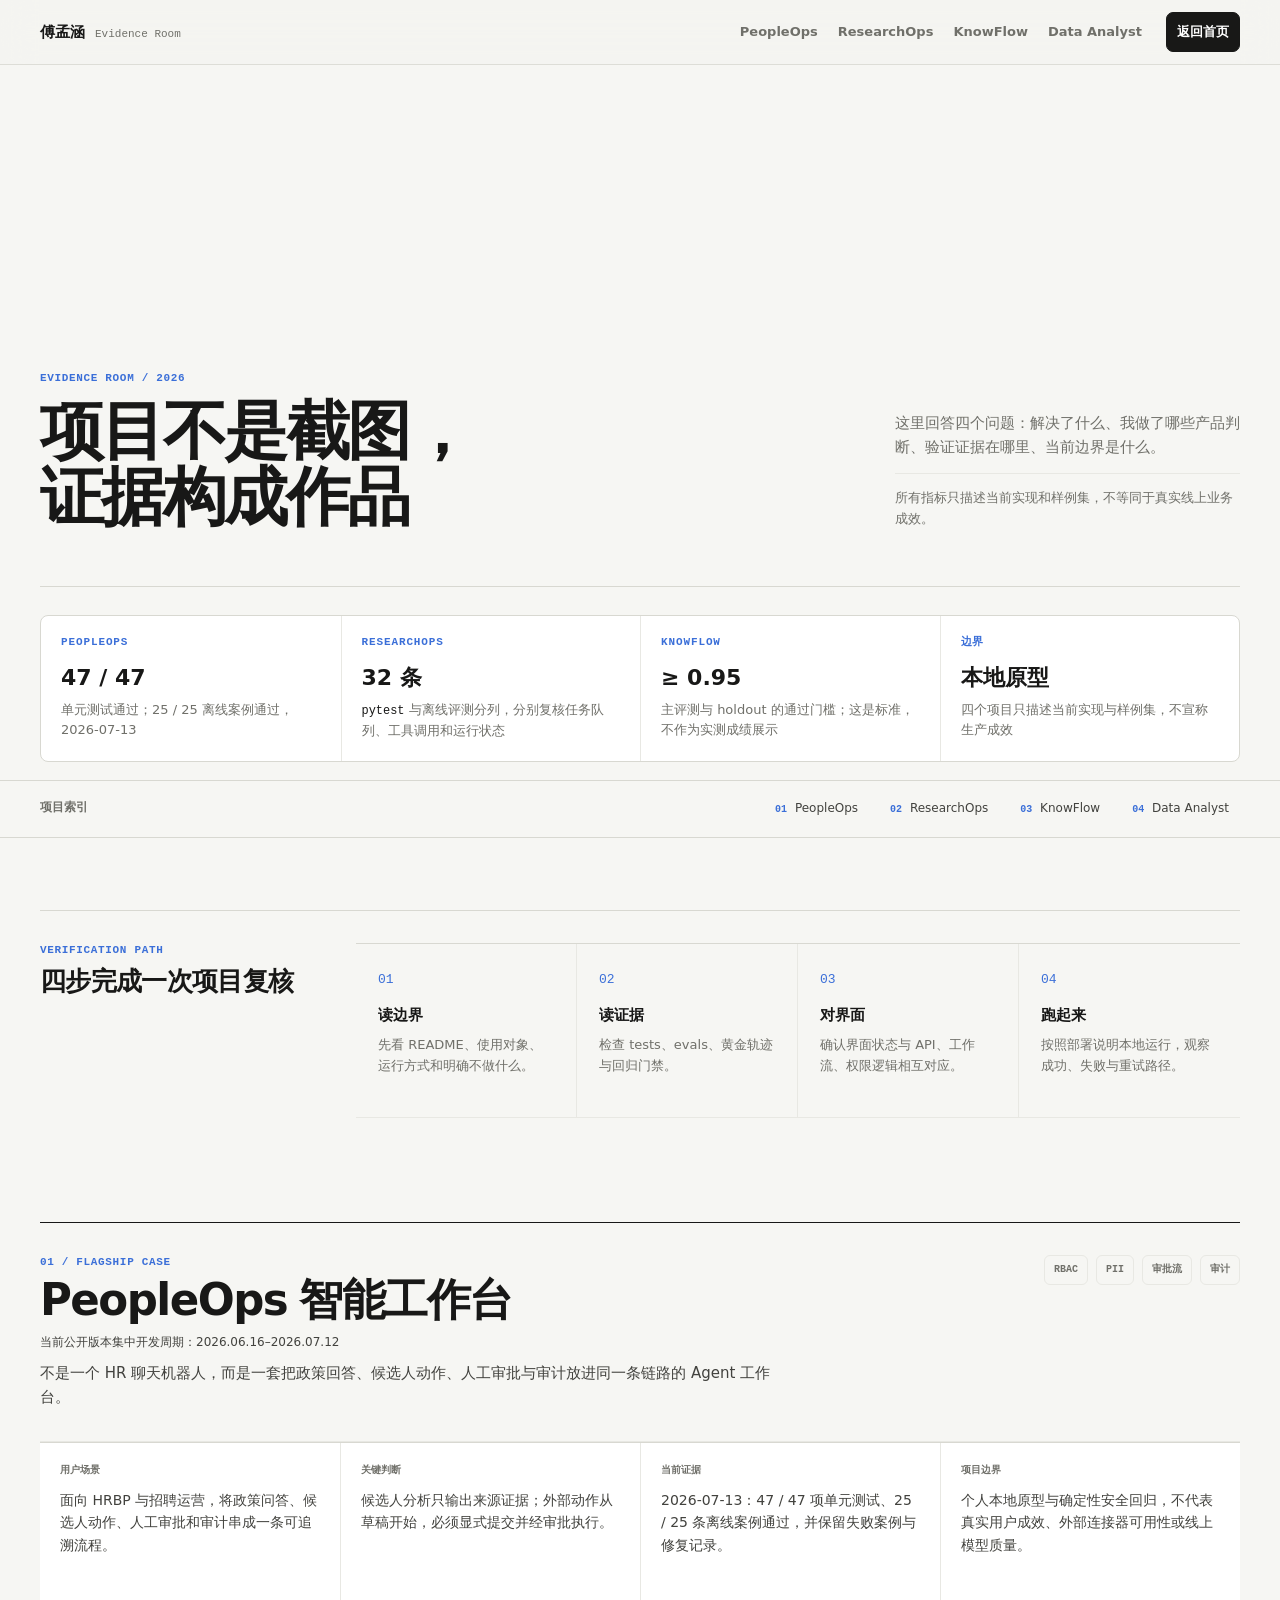
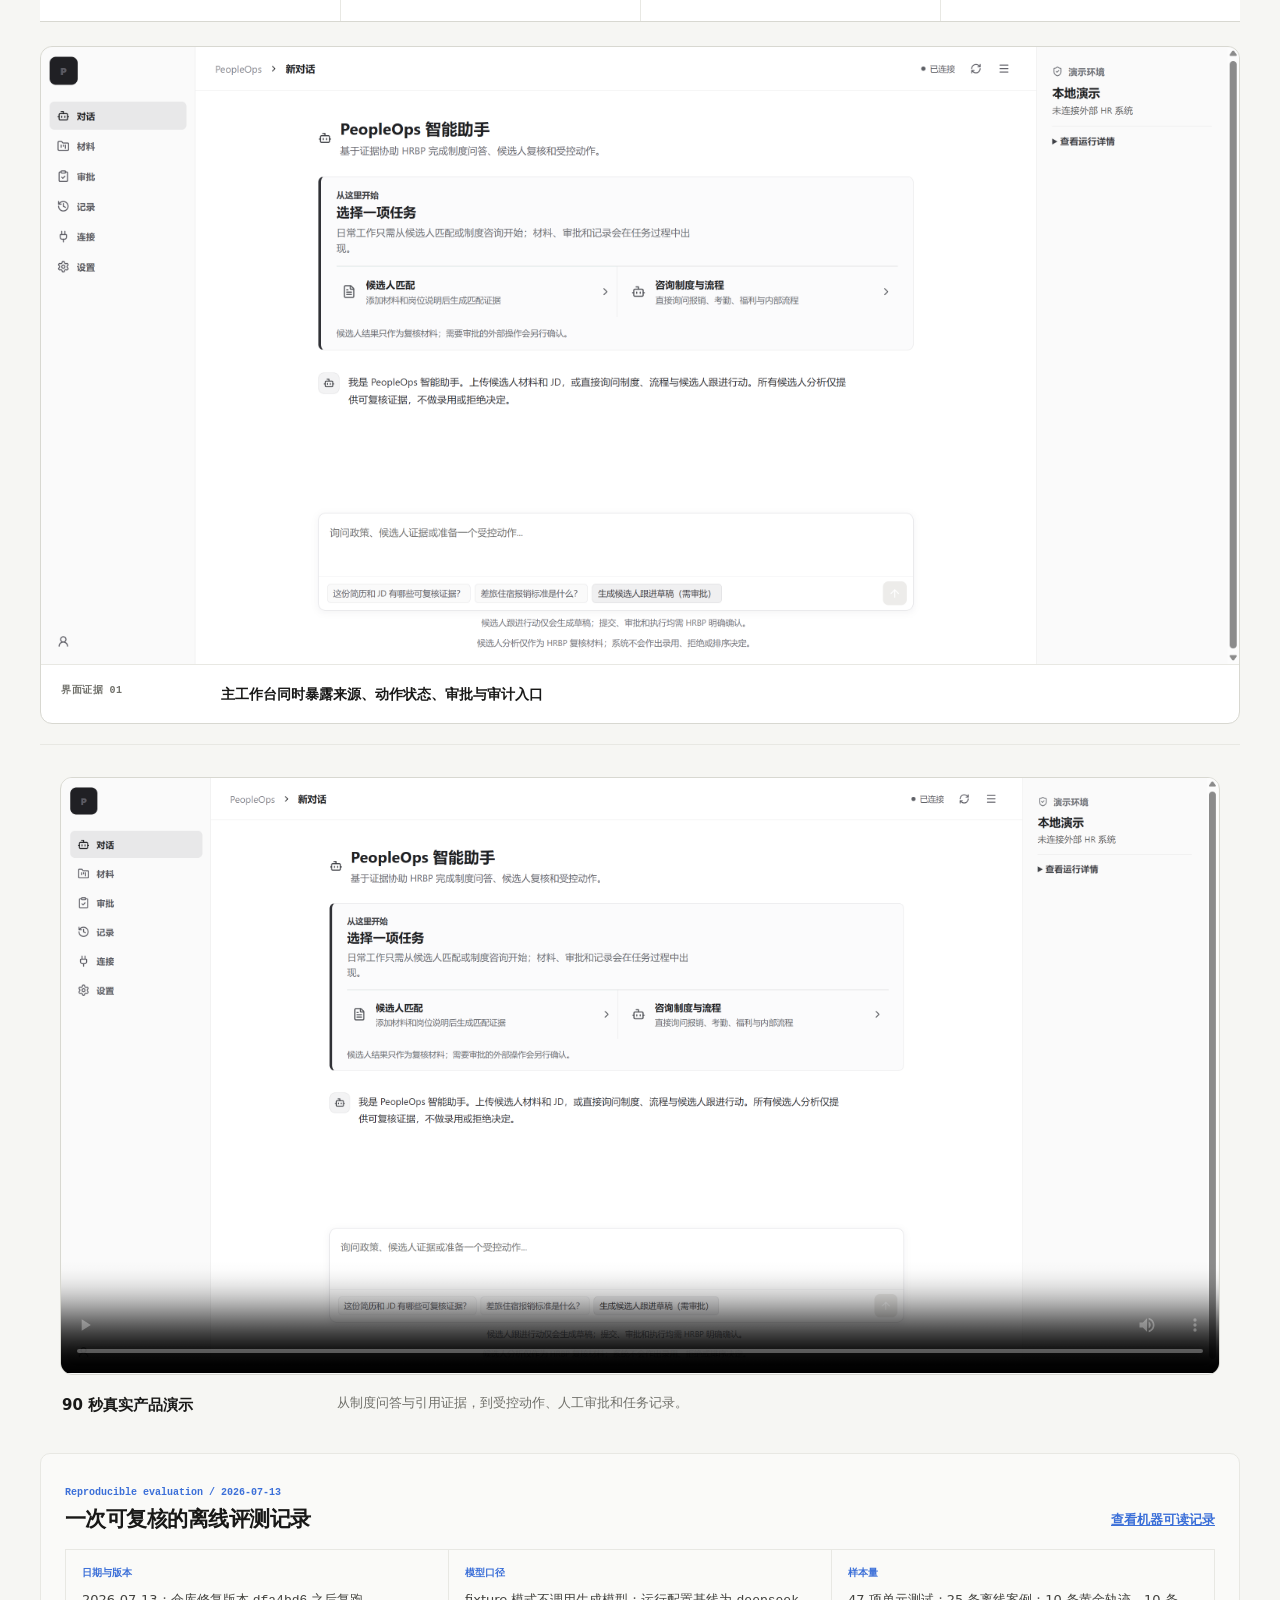
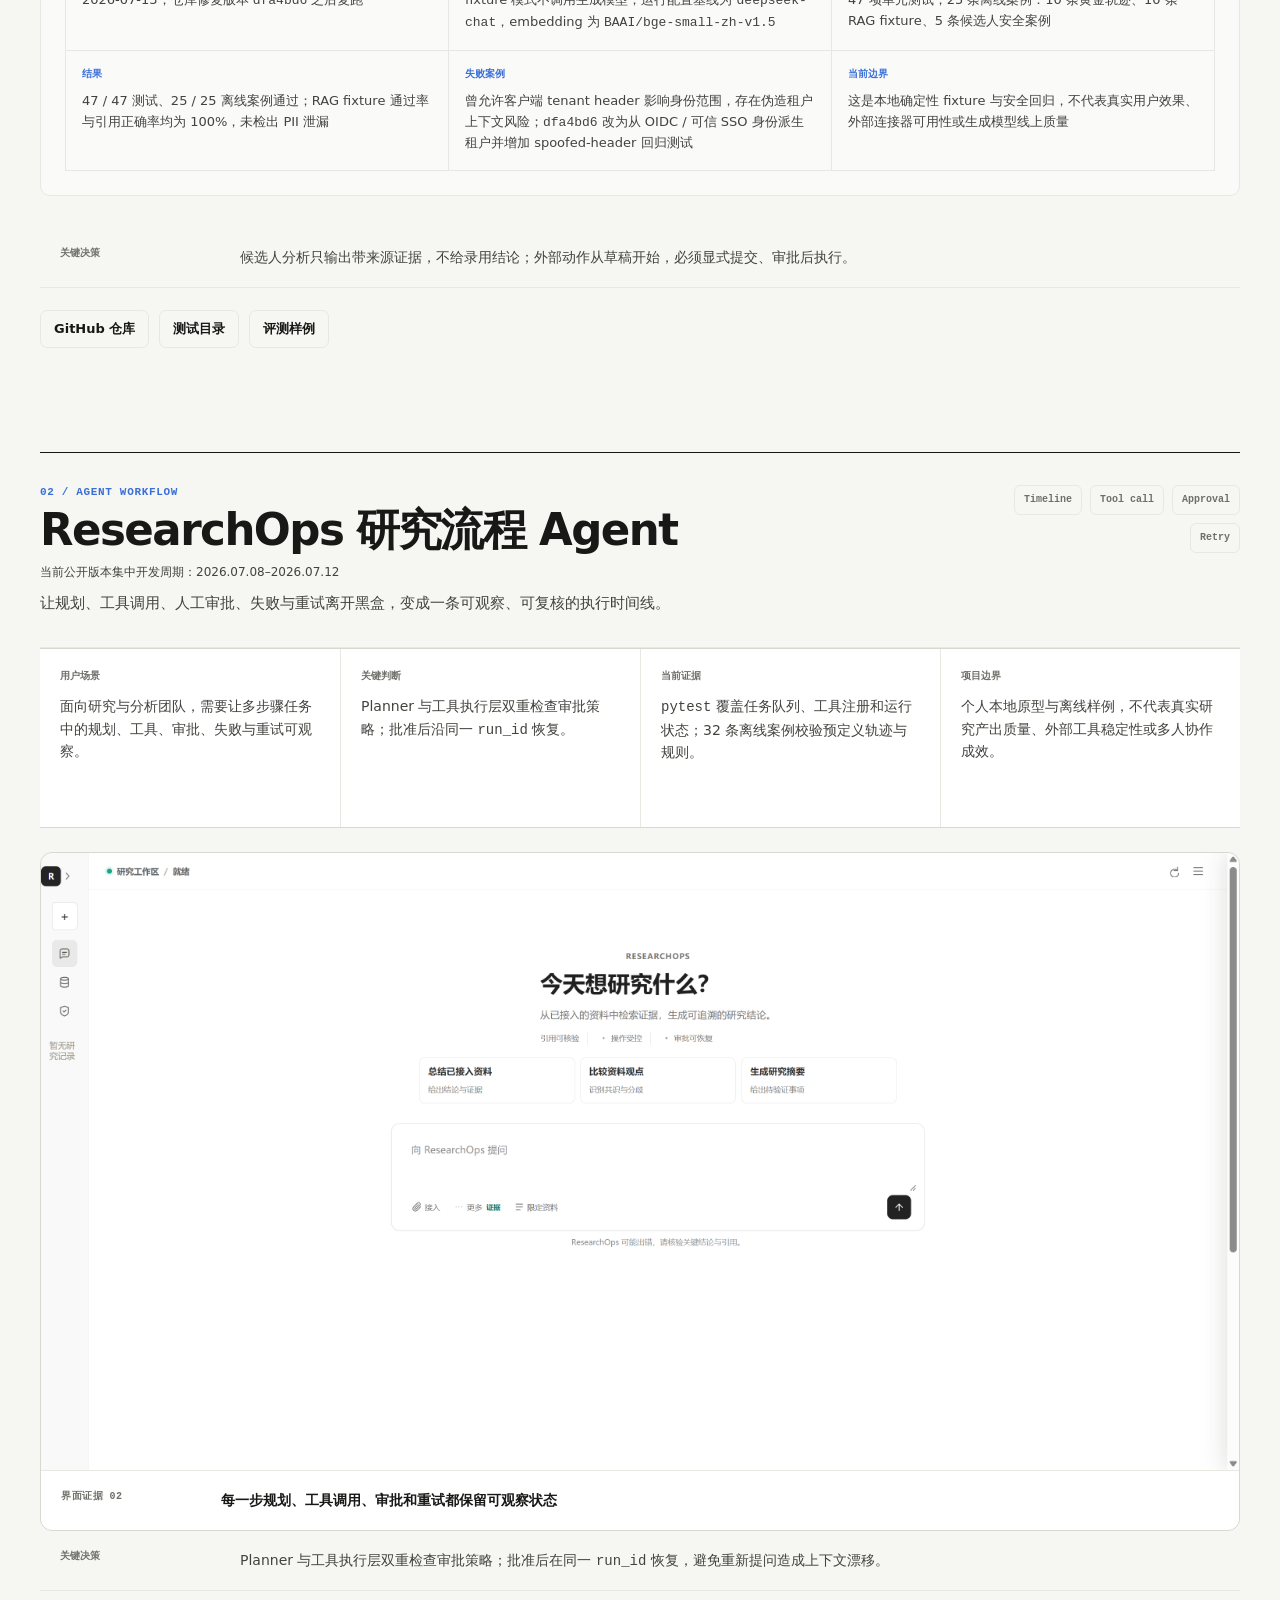
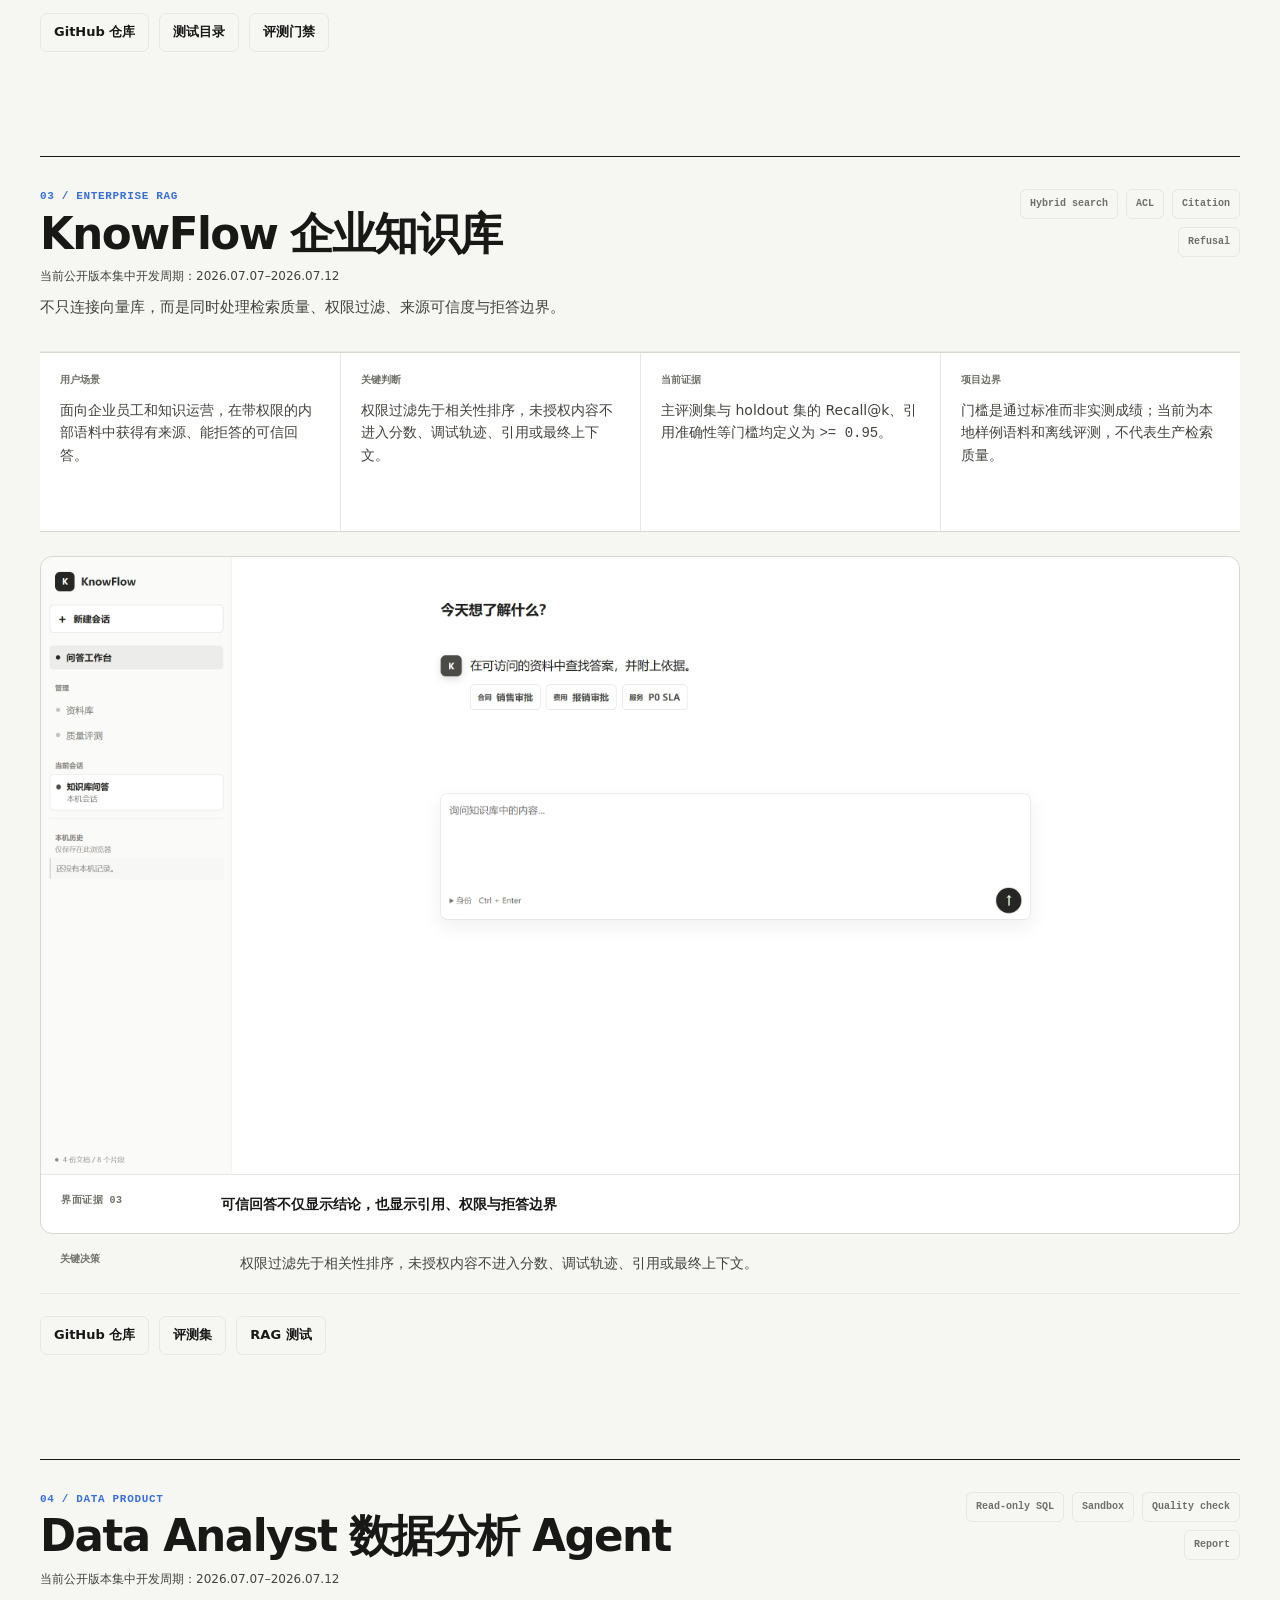
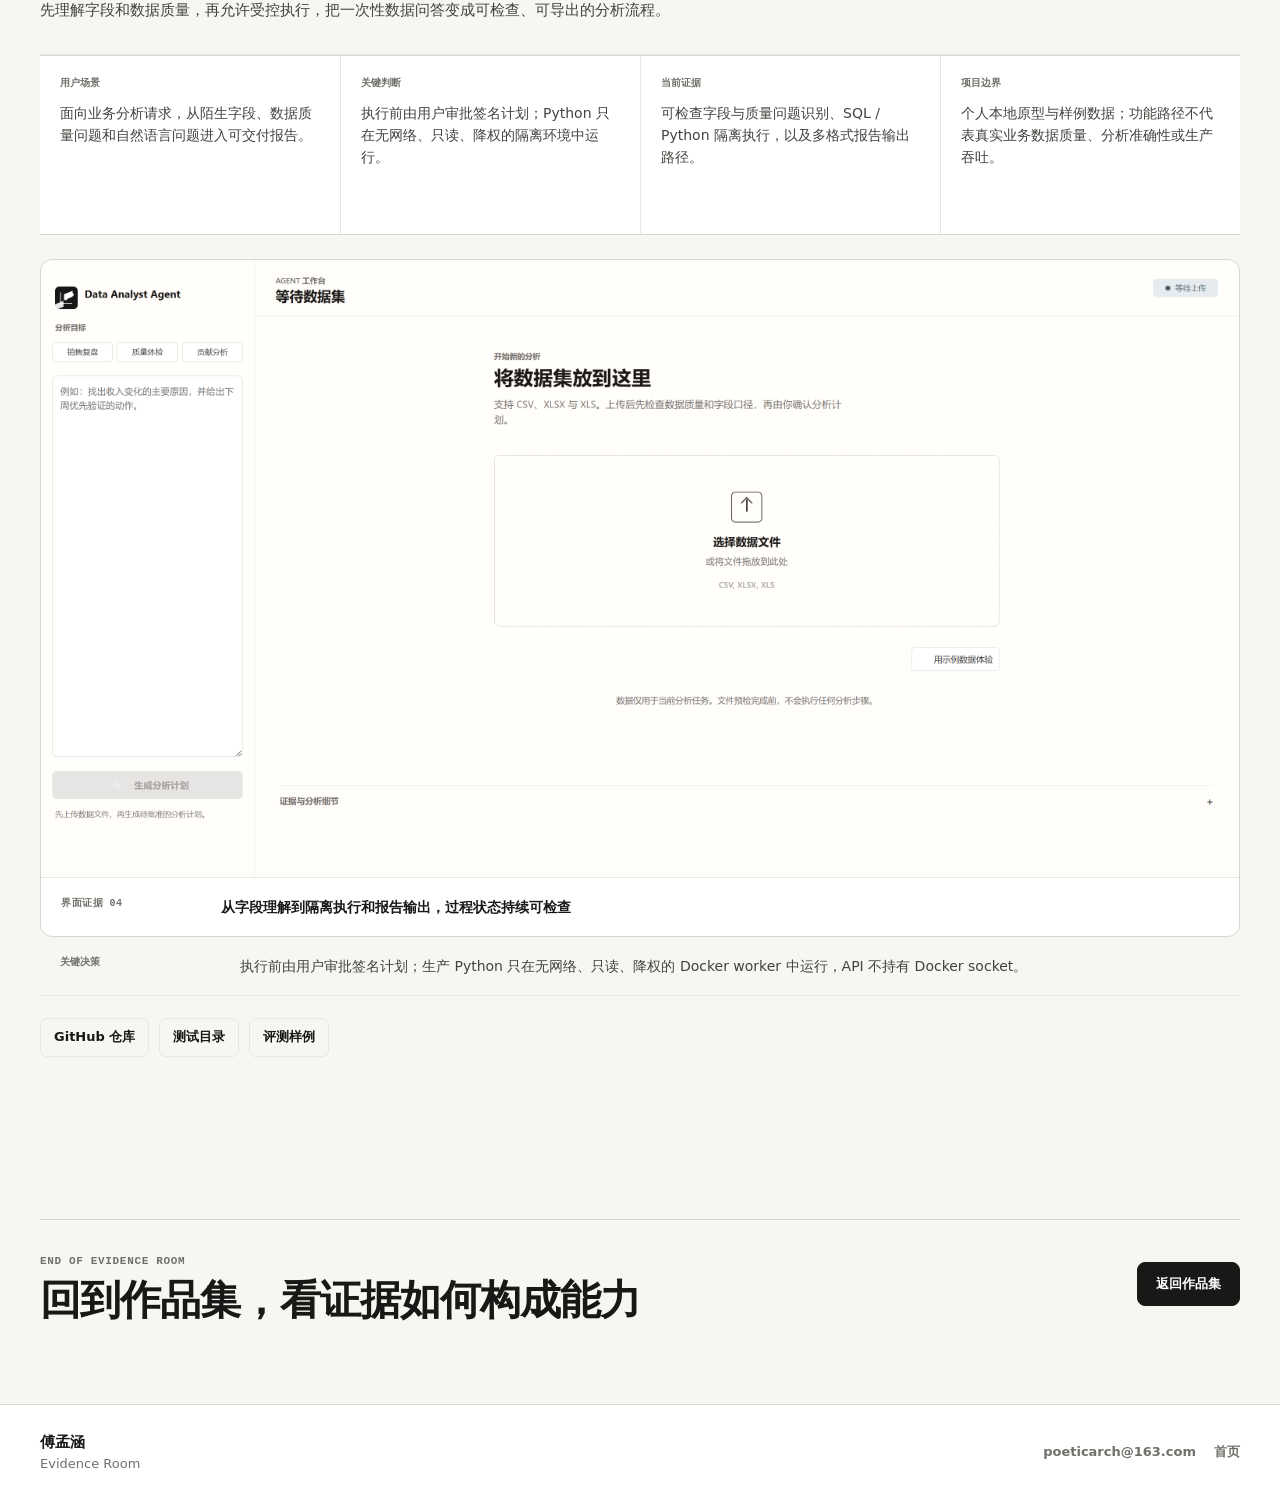
==== cases/index.html @ b3892280 "feat: publish recruiter-focused AI agent portfolio" ====
﻿<!doctype html>
<html lang="zh-CN">
  <head>
    <meta charset="utf-8" />
    <meta name="viewport" content="width=device-width, initial-scale=1" />
    <title>项目证据室 | 傅孟涵 AI Agent 作品集</title>
    <meta name="description" content="傅孟涵 AI Agent 项目的角色、产品判断、测试评测、界面与当前边界。" />
    <meta property="og:title" content="项目证据室 | 傅孟涵 AI Agent 作品集" />
    <meta property="og:description" content="从产品判断到测试评测，查看四个 AI Agent 项目的完整验证路径。" />
    <meta property="og:type" content="website" />
    <meta property="og:url" content="https://dafu110.github.io/agent-portfolio/cases/" />
    <meta property="og:image" content="https://dafu110.github.io/agent-portfolio/assets/portfolio-social-preview.png" />
    <meta property="og:image:width" content="1200" />
    <meta property="og:image:height" content="630" />
    <meta name="twitter:card" content="summary_large_image" />
    <meta name="theme-color" content="#f4f4f1" />
    <link rel="icon" href="../assets/favicon.svg" type="image/svg+xml" />
    <link rel="canonical" href="https://dafu110.github.io/agent-portfolio/cases/" />
    <link rel="stylesheet" href="../base.css" />
    <link rel="stylesheet" href="../components.css" />
    <link rel="stylesheet" href="../responsive.css" />
  </head>
  <body class="case-page">
    <a class="skip-link" href="#main-content">跳到主要内容</a>

    <header class="site-header">
      <div class="container header-inner">
        <a class="brand" href="../index.html" aria-label="返回作品集首页">
          <strong>傅孟涵</strong>
          <span>Evidence Room</span>
        </a>
        <button class="nav-toggle" type="button" aria-expanded="false" aria-controls="site-nav">
          <span class="sr-only">打开案例导航</span><span aria-hidden="true">菜单</span>
        </button>
        <nav id="site-nav" class="nav" aria-label="案例导航">
          <a href="#peopleops">PeopleOps</a>
          <a href="#researchops">ResearchOps</a>
          <a href="#knowflow">KnowFlow</a>
          <a href="#data-analyst">Data Analyst</a>
        </nav>
        <a class="header-action" href="../index.html">返回首页</a>
      </div>
    </header>

    <main id="main-content">
      <section class="case-hero container" aria-labelledby="case-title">
        <div>
          <p class="eyebrow">Evidence room / 2026</p>
          <h1 id="case-title" class="display-lines"><span>项目不是截图，</span><span>证据构成作品</span></h1>
        </div>
        <div class="case-hero-copy">
          <p>这里回答四个问题：解决了什么、我做了哪些产品判断、验证证据在哪里、当前边界是什么。</p>
          <p>所有指标只描述当前实现和样例集，不等同于真实线上业务成效。</p>
        </div>
      </section>

      <section class="case-stats container" aria-label="项目证据摘要">
        <div><span class="stat-label">PeopleOps</span><strong>47 / 47</strong><span>单元测试通过；25 / 25 离线案例通过，2026-07-13</span></div>
        <div><span class="stat-label">ResearchOps</span><strong>32 条</strong><span><code>pytest</code> 与离线评测分列，分别复核任务队列、工具调用和运行状态</span></div>
        <div><span class="stat-label">KnowFlow</span><strong>≥ 0.95</strong><span>主评测与 holdout 的通过门槛；这是标准，不作为实测成绩展示</span></div>
        <div><span class="stat-label">边界</span><strong>本地原型</strong><span>四个项目只描述当前实现与样例集，不宣称生产成效</span></div>
      </section>

      <nav class="evidence-index" aria-label="证据室项目快速导航">
        <div class="container">
          <span>项目索引</span>
          <a href="#peopleops"><b>01</b> PeopleOps</a>
          <a href="#researchops"><b>02</b> ResearchOps</a>
          <a href="#knowflow"><b>03</b> KnowFlow</a>
          <a href="#data-analyst"><b>04</b> Data Analyst</a>
        </div>
      </nav>

      <section class="verify-panel container" aria-labelledby="verify-title">
        <div>
          <p class="eyebrow">Verification path</p>
          <h2 id="verify-title">四步完成一次项目复核</h2>
        </div>
        <ol>
          <li><span>01</span><strong>读边界</strong><p>先看 README、使用对象、运行方式和明确不做什么。</p></li>
          <li><span>02</span><strong>读证据</strong><p>检查 tests、evals、黄金轨迹与回归门禁。</p></li>
          <li><span>03</span><strong>对界面</strong><p>确认界面状态与 API、工作流、权限逻辑相互对应。</p></li>
          <li><span>04</span><strong>跑起来</strong><p>按照部署说明本地运行，观察成功、失败与重试路径。</p></li>
        </ol>
      </section>

      <section class="case-list container" aria-label="项目案例">
        <article id="peopleops" class="case-file">
          <div class="case-file-head">
            <div>
              <p class="project-kicker">01 / Flagship case</p>
              <h2 class="case-title-parts"><span>PeopleOps</span><span>智能工作台</span></h2>
              <p class="project-period">当前公开版本集中开发周期：<time datetime="2026-06-16">2026.06.16</time>–<time datetime="2026-07-12">2026.07.12</time></p>
              <p>不是一个 HR 聊天机器人，而是一套把政策回答、候选人动作、人工审批与审计放进同一条链路的 Agent 工作台。</p>
            </div>
            <ul class="tag-row">
              <li>RBAC</li>
              <li>PII</li>
              <li>审批流</li>
              <li>审计</li>
            </ul>
          </div>
          <div class="case-file-grid">
            <section><span>用户场景</span><p>面向 HRBP 与招聘运营，将政策问答、候选人动作、人工审批和审计串成一条可追溯流程。</p></section>
            <section><span>关键判断</span><p>候选人分析只输出来源证据；外部动作从草稿开始，必须显式提交并经审批执行。</p></section>
            <section><span>当前证据</span><p>2026-07-13：47 / 47 项单元测试、25 / 25 条离线案例通过，并保留失败案例与修复记录。</p></section>
            <section><span>项目边界</span><p>个人本地原型与确定性安全回归，不代表真实用户成效、外部连接器可用性或线上模型质量。</p></section>
          </div>
          <figure class="case-visual">
            <img class="case-shot" src="../assets/peopleops-intelligence-console.png" width="3072" height="1582" loading="eager" decoding="async" fetchpriority="high" alt="PeopleOps Intelligence Console，展示政策问答、候选人流程、审批、权限与审计状态" />
            <figcaption><span>界面证据 01</span><strong>主工作台同时暴露来源、动作状态、审批与审计入口</strong></figcaption>
          </figure>
          <figure class="demo-video-block case-demo-video">
            <div class="demo-video-frame">
              <video data-project="peopleops" controls playsinline preload="metadata" poster="../assets/peopleops-intelligence-console.png" aria-label="PeopleOps Intelligence Agent 90 秒产品演示">
                <source src="../assets/peopleops-real-agent-90s-1080p.mp4" type="video/mp4" />
                <source src="../assets/peopleops-real-agent-90s-1080p.webm" type="video/webm" />
                <track kind="captions" src="../assets/peopleops-demo-zh.vtt" srclang="zh" label="中文说明" />
                当前浏览器不支持视频播放。<a href="../assets/peopleops-real-agent-90s-1080p.mp4">打开 PeopleOps 演示视频</a>。
              </video>
            </div>
            <figcaption><strong>90 秒真实产品演示</strong><span>从制度问答与引用证据，到受控动作、人工审批和任务记录。</span></figcaption>
          </figure>
          <section id="peopleops-eval" class="eval-record" aria-labelledby="peopleops-eval-title">
            <div class="eval-record-head">
              <div><span>Reproducible evaluation / 2026-07-13</span><h3 id="peopleops-eval-title">一次可复核的离线评测记录</h3></div>
              <a href="../evidence/peopleops-eval-2026-07-13.json">查看机器可读记录</a>
            </div>
            <dl class="eval-record-grid">
              <div><dt>日期与版本</dt><dd>2026-07-13；仓库修复版本 <code>dfa4bd6</code> 之后复跑</dd></div>
              <div><dt>模型口径</dt><dd>fixture 模式不调用生成模型；运行配置基线为 <code>deepseek-chat</code>，embedding 为 <code>BAAI/bge-small-zh-v1.5</code></dd></div>
              <div><dt>样本量</dt><dd>47 项单元测试；25 条离线案例：10 条黄金轨迹、10 条 RAG fixture、5 条候选人安全案例</dd></div>
              <div><dt>结果</dt><dd>47 / 47 测试、25 / 25 离线案例通过；RAG fixture 通过率与引用正确率均为 100%，未检出 PII 泄漏</dd></div>
              <div><dt>失败案例</dt><dd>曾允许客户端 tenant header 影响身份范围，存在伪造租户上下文风险；<code>dfa4bd6</code> 改为从 OIDC / 可信 SSO 身份派生租户并增加 spoofed-header 回归测试</dd></div>
              <div><dt>当前边界</dt><dd>这是本地确定性 fixture 与安全回归，不代表真实用户效果、外部连接器可用性或生成模型线上质量</dd></div>
            </dl>
          </section>
          <div class="case-decision"><span>关键决策</span><p>候选人分析只输出带来源证据，不给录用结论；外部动作从草稿开始，必须显式提交、审批后执行。</p></div>
          <div class="case-links">
            <a href="https://github.com/dafu110/peopleops-intelligence-agent" target="_blank" rel="noreferrer">GitHub 仓库</a>
            <a href="https://github.com/dafu110/peopleops-intelligence-agent/tree/main/backend/tests" target="_blank" rel="noreferrer">测试目录</a>
            <a href="https://github.com/dafu110/peopleops-intelligence-agent/tree/main/evals" target="_blank" rel="noreferrer">评测样例</a>
          </div>
        </article>

        <article id="researchops" class="case-file">
          <div class="case-file-head">
            <div>
              <p class="project-kicker">02 / Agent workflow</p>
              <h2 class="case-title-parts"><span>ResearchOps</span><span>研究流程 Agent</span></h2>
              <p class="project-period">当前公开版本集中开发周期：<time datetime="2026-07-08">2026.07.08</time>–<time datetime="2026-07-12">2026.07.12</time></p>
              <p>让规划、工具调用、人工审批、失败与重试离开黑盒，变成一条可观察、可复核的执行时间线。</p>
            </div>
            <ul class="tag-row">
              <li>Timeline</li>
              <li>Tool call</li>
              <li>Approval</li>
              <li>Retry</li>
            </ul>
          </div>
          <div class="case-file-grid">
            <section><span>用户场景</span><p>面向研究与分析团队，需要让多步骤任务中的规划、工具、审批、失败与重试可观察。</p></section>
            <section><span>关键判断</span><p>Planner 与工具执行层双重检查审批策略；批准后沿同一 <code>run_id</code> 恢复。</p></section>
            <section><span>当前证据</span><p><code>pytest</code> 覆盖任务队列、工具注册和运行状态；32 条离线案例校验预定义轨迹与规则。</p></section>
            <section><span>项目边界</span><p>个人本地原型与离线样例，不代表真实研究产出质量、外部工具稳定性或多人协作成效。</p></section>
          </div>
          <figure class="case-visual">
            <img class="case-shot" src="../assets/researchops-dashboard.png" width="3072" height="1582" loading="lazy" decoding="async" alt="ResearchOps dashboard，展示任务规划、工具调用、审批与运行时间线" />
            <figcaption><span>界面证据 02</span><strong>每一步规划、工具调用、审批和重试都保留可观察状态</strong></figcaption>
          </figure>
          <div class="case-decision"><span>关键决策</span><p>Planner 与工具执行层双重检查审批策略；批准后在同一 <code>run_id</code> 恢复，避免重新提问造成上下文漂移。</p></div>
          <div class="case-links">
            <a href="https://github.com/dafu110/researchops-agent" target="_blank" rel="noreferrer">GitHub 仓库</a>
            <a href="https://github.com/dafu110/researchops-agent/tree/main/tests" target="_blank" rel="noreferrer">测试目录</a>
            <a href="https://github.com/dafu110/researchops-agent/blob/main/scripts/run_eval_gate.py" target="_blank" rel="noreferrer">评测门禁</a>
          </div>
        </article>

        <article id="knowflow" class="case-file">
          <div class="case-file-head">
            <div>
              <p class="project-kicker">03 / Enterprise RAG</p>
              <h2 class="case-title-parts"><span>KnowFlow</span><span>企业知识库</span></h2>
              <p class="project-period">当前公开版本集中开发周期：<time datetime="2026-07-07">2026.07.07</time>–<time datetime="2026-07-12">2026.07.12</time></p>
              <p>不只连接向量库，而是同时处理检索质量、权限过滤、来源可信度与拒答边界。</p>
            </div>
            <ul class="tag-row">
              <li>Hybrid search</li>
              <li>ACL</li>
              <li>Citation</li>
              <li>Refusal</li>
            </ul>
          </div>
          <div class="case-file-grid">
            <section><span>用户场景</span><p>面向企业员工和知识运营，在带权限的内部语料中获得有来源、能拒答的可信回答。</p></section>
            <section><span>关键判断</span><p>权限过滤先于相关性排序，未授权内容不进入分数、调试轨迹、引用或最终上下文。</p></section>
            <section><span>当前证据</span><p>主评测集与 holdout 集的 Recall@k、引用准确性等门槛均定义为 <code>&gt;= 0.95</code>。</p></section>
            <section><span>项目边界</span><p>门槛是通过标准而非实测成绩；当前为本地样例语料和离线评测，不代表生产检索质量。</p></section>
          </div>
          <figure class="case-visual">
            <img class="case-shot" src="../assets/knowflow-dashboard.png" width="3072" height="1582" loading="lazy" decoding="async" alt="KnowFlow RAG dashboard，展示带引用回答、权限过滤与检索评测" />
            <figcaption><span>界面证据 03</span><strong>可信回答不仅显示结论，也显示引用、权限与拒答边界</strong></figcaption>
          </figure>
          <div class="case-decision"><span>关键决策</span><p>权限过滤先于相关性排序，未授权内容不进入分数、调试轨迹、引用或最终上下文。</p></div>
          <div class="case-links">
            <a href="https://github.com/dafu110/knowflow-rag-agent" target="_blank" rel="noreferrer">GitHub 仓库</a>
            <a href="https://github.com/dafu110/knowflow-rag-agent/blob/main/evals/rag_eval_set.jsonl" target="_blank" rel="noreferrer">评测集</a>
            <a href="https://github.com/dafu110/knowflow-rag-agent/blob/main/tests/test_rag_agent.py" target="_blank" rel="noreferrer">RAG 测试</a>
          </div>
        </article>

        <article id="data-analyst" class="case-file">
          <div class="case-file-head">
            <div>
              <p class="project-kicker">04 / Data product</p>
              <h2 class="case-title-parts"><span>Data Analyst</span><span>数据分析 Agent</span></h2>
              <p class="project-period">当前公开版本集中开发周期：<time datetime="2026-07-07">2026.07.07</time>–<time datetime="2026-07-12">2026.07.12</time></p>
              <p>先理解字段和数据质量，再允许受控执行，把一次性数据问答变成可检查、可导出的分析流程。</p>
            </div>
            <ul class="tag-row">
              <li>Read-only SQL</li>
              <li>Sandbox</li>
              <li>Quality check</li>
              <li>Report</li>
            </ul>
          </div>
          <div class="case-file-grid">
            <section><span>用户场景</span><p>面向业务分析请求，从陌生字段、数据质量问题和自然语言问题进入可交付报告。</p></section>
            <section><span>关键判断</span><p>执行前由用户审批签名计划；Python 只在无网络、只读、降权的隔离环境中运行。</p></section>
            <section><span>当前证据</span><p>可检查字段与质量问题识别、SQL / Python 隔离执行，以及多格式报告输出路径。</p></section>
            <section><span>项目边界</span><p>个人本地原型与样例数据；功能路径不代表真实业务数据质量、分析准确性或生产吞吐。</p></section>
          </div>
          <figure class="case-visual">
            <img class="case-shot" src="../assets/data-analyst-workbench.png" width="3072" height="1582" loading="lazy" decoding="async" alt="Data Analyst 工作台，展示字段理解、质量检查、受控分析与报告输出" />
            <figcaption><span>界面证据 04</span><strong>从字段理解到隔离执行和报告输出，过程状态持续可检查</strong></figcaption>
          </figure>
          <div class="case-decision"><span>关键决策</span><p>执行前由用户审批签名计划；生产 Python 只在无网络、只读、降权的 Docker worker 中运行，API 不持有 Docker socket。</p></div>
          <div class="case-links">
            <a href="https://github.com/dafu110/data-analyst-agent" target="_blank" rel="noreferrer">GitHub 仓库</a>
            <a href="https://github.com/dafu110/data-analyst-agent/tree/main/tests" target="_blank" rel="noreferrer">测试目录</a>
            <a href="https://github.com/dafu110/data-analyst-agent/tree/main/evals" target="_blank" rel="noreferrer">评测样例</a>
          </div>
        </article>
      </section>

      <section class="cta-section" aria-labelledby="case-end-title">
        <div class="container cta-card">
          <div>
            <p class="eyebrow">End of evidence room</p>
            <h2 id="case-end-title">回到作品集，看证据如何构成能力</h2>
          </div>
          <a class="button button-primary" href="../index.html">返回作品集</a>
        </div>
      </section>
    </main>

    <footer class="footer">
      <div class="container footer-inner">
        <div>
          <strong>傅孟涵</strong>
          <span>Evidence Room</span>
        </div>
        <div class="footer-links">
          <a href="mailto:poeticarch@163.com">poeticarch@163.com</a>
          <a href="../index.html">首页</a>
        </div>
      </div>
    </footer>
    <script src="../site.js" defer></script>
  </body>
</html>
---- base.css ----
:root {
  --bg: #f6f6f3;
  --paper: #ffffff;
  --panel: #ffffff;
  --ink: #181817;
  --text: #42423e;
  --muted: #70706a;
  --line: #e8e8e3;
  --line-dark: #d8d8d1;
  --accent: #3b6fd8;
  --accent-soft: #eef3fc;
  --soft: #f0f0ec;
  --surface: #fafaf8;
  --max: 1200px;
  --gutter: 32px;
  --font-sans: "Noto Sans SC", "Source Han Sans SC", "PingFang SC", "Microsoft YaHei", ui-sans-serif, system-ui, -apple-system, BlinkMacSystemFont, sans-serif;
  --font-mono: ui-monospace, SFMono-Regular, Menlo, Consolas, monospace;
  --space-1: 4px;
  --space-2: 8px;
  --space-3: 12px;
  --space-4: 16px;
  --space-5: 20px;
  --space-6: 24px;
  --space-8: 32px;
  --space-10: 40px;
  --space-12: 48px;
  --radius-sm: 8px;
  --radius-md: 12px;
  --radius-lg: 16px;
  --motion-fast: 160ms ease;
}

* {
  box-sizing: border-box;
}

html {
  scroll-behavior: smooth;
}

body {
  margin: 0;
  background: var(--bg);
  color: var(--text);
  font-family: var(--font-sans);
  font-size: 15px;
  line-height: 1.6;
  text-rendering: optimizeLegibility;
}

img {
  display: block;
  max-width: 100%;
}

a {
  color: inherit;
}

.sr-only {
  position: absolute;
  width: 1px;
  height: 1px;
  padding: 0;
  margin: -1px;
  overflow: hidden;
  clip: rect(0, 0, 0, 0);
  white-space: nowrap;
  border: 0;
}

p,
h1,
h2,
h3,
dl,
dd,
figure,
ol,
ul {
  margin: 0;
}

ul,
ol {
  padding: 0;
}

section[id],
main[id],
article[id] {
  scroll-margin-top: 64px;
}

.container {
  width: min(var(--max), calc(100% - var(--gutter) - var(--gutter)));
  margin-inline: auto;
}

.skip-link {
  position: fixed;
  top: 12px;
  left: 12px;
  z-index: 100;
  padding: 10px 14px;
  background: var(--ink);
  color: #fff;
  font-weight: 700;
  text-decoration: none;
  transform: translateY(-150%);
}

.skip-link:focus {
  transform: translateY(0);
}

.site-header {
  position: sticky;
  top: 0;
  z-index: 30;
  border-bottom: 1px solid rgba(214, 214, 208, 0.78);
  background: rgba(244, 244, 241, 0.9);
  backdrop-filter: blur(16px);
}

.header-inner {
  display: grid;
  grid-template-columns: 1fr auto auto;
  gap: 24px;
  align-items: center;
  min-height: 64px;
}

.brand {
  display: flex;
  gap: 10px;
  align-items: baseline;
  width: fit-content;
  text-decoration: none;
}

.brand strong {
  color: var(--ink);
  font-size: 15px;
}

.brand span {
  color: var(--muted);
  font-family: var(--font-mono);
  font-size: 11px;
  font-style: normal;
}

.nav {
  display: flex;
  gap: 20px;
  align-items: center;
}

.nav-toggle {
  display: none;
  min-height: 40px;
  padding: 7px 11px;
  border: 1px solid var(--line-dark);
  border-radius: var(--radius-sm);
  background: var(--paper);
  color: var(--ink);
  font: inherit;
  font-size: 13px;
  font-weight: 700;
  cursor: pointer;
}

.nav a,
.header-action,
.footer-links a {
  color: var(--muted);
  font-size: 13px;
  font-weight: 650;
  text-decoration: none;
}

.nav a:hover,
.nav a:focus-visible,
.header-action:hover,
.header-action:focus-visible,
.footer-links a:hover,
.footer-links a:focus-visible {
  color: var(--ink);
}

.header-action {
  display: inline-flex;
  align-items: center;
  justify-content: center;
  min-height: 40px;
  padding: 6px 10px;
  border: 1px solid var(--line-dark);
  border-radius: 7px;
  border-color: var(--ink);
  background: var(--ink);
  color: #fff;
}

.header-action:hover,
.header-action:focus-visible {
  border-color: #2c2c29;
  background: #2c2c29;
  color: #fff;
}

.evidence-index {
  position: sticky;
  top: 64px;
  z-index: 20;
  margin-top: 18px;
  border-top: 1px solid var(--line-dark);
  border-bottom: 1px solid var(--line-dark);
  background: rgb(246 246 243 / 94%);
  backdrop-filter: blur(14px);
}

.evidence-index .container {
  display: flex;
  min-height: 56px;
  align-items: center;
  gap: 10px;
}

.evidence-index span,
.evidence-index a {
  flex: 0 0 auto;
  font-size: 12px;
  text-decoration: none;
}

.evidence-index > .container > span {
  margin-right: auto;
  color: var(--muted);
  font-family: var(--font-mono);
  font-weight: 700;
}

.evidence-index a {
  padding: 8px 11px;
  border-radius: var(--radius-sm);
  color: var(--text);
}

.evidence-index a:hover,
.evidence-index a:focus-visible {
  background: var(--accent-soft);
  color: var(--ink);
}

.evidence-index b {
  margin-right: 4px;
  color: var(--accent);
  font-family: var(--font-mono);
  font-size: 10px;
}

.case-page article[id] {
  scroll-margin-top: 124px;
}

.eyebrow,
.project-kicker {
  color: var(--accent);
  font-family: var(--font-mono);
  font-size: 11px;
  font-weight: 700;
  letter-spacing: 0.06em;
  line-height: 1.35;
  text-transform: uppercase;
}

h1,
h2,
h3 {
  color: var(--ink);
  font-weight: 700;
  letter-spacing: -0.025em;
  line-height: 1.16;
}

.display-lines {
  text-wrap: initial;
}

.display-lines > span {
  display: block;
  width: fit-content;
  max-width: 100%;
  white-space: nowrap;
  text-align: left;
}

.resume-hero {
  display: grid;
  grid-template-columns: minmax(0, 1fr) minmax(320px, 380px);
  gap: clamp(56px, 8vw, 112px);
  align-items: center;
  min-height: calc(100svh - 64px);
  padding-block: clamp(72px, 9vw, 128px);
}

.identity-panel {
  display: flex;
  flex-direction: column;
  justify-content: center;
  border: 0;
  padding: 0;
}

.identity-panel h1 {
  margin-top: 20px;
  font-size: clamp(3rem, 5vw, 4.5rem);
  font-weight: 700;
  letter-spacing: -0.035em;
  line-height: 1.04;
}

.role-line {
  margin-top: 24px;
  color: var(--ink);
  font-size: clamp(1.1rem, 1.7vw, 1.45rem);
  font-weight: 620;
  line-height: 1.34;
}

.signature-line {
  max-width: 760px;
  margin-top: 24px;
  color: var(--ink);
  font-size: clamp(1.65rem, 2.75vw, 2.75rem);
  font-weight: 700;
  letter-spacing: -0.03em;
  line-height: 1.16;
  text-wrap: balance;
}

.hero-statement {
  max-width: 680px;
  margin-top: 18px;
  color: var(--text);
  font-size: 15px;
  line-height: 1.7;
  overflow-wrap: anywhere;
}

.fit-grid {
  display: grid;
  grid-template-columns: repeat(3, 1fr);
  gap: 0;
  max-width: 820px;
  margin-top: 32px;
  border-block: 1px solid var(--line-dark);
  border-radius: 0;
  background: transparent;
}

.fit-grid div {
  min-height: 96px;
  padding: 18px 20px 18px 0;
}

.fit-grid div + div {
  border-left: 1px solid var(--line);
}

.fit-grid span,
.fit-grid strong {
  display: block;
}

.fit-grid span {
  color: var(--muted);
  font-family: ui-monospace, SFMono-Regular, Menlo, Consolas, monospace;
  font-size: 10px;
  font-weight: 700;
}

.fit-grid strong {
  margin-top: 6px;
  color: var(--ink);
  font-size: 13px;
  line-height: 1.55;
}

.action-row {
  display: flex;
  flex-wrap: wrap;
  gap: 12px;
  margin-top: 28px;
}

.button {
  display: inline-flex;
  align-items: center;
  justify-content: center;
  min-height: 44px;
  padding: 10px 18px;
  border: 1px solid var(--line-dark);
  border-radius: var(--radius-sm);
  color: var(--ink);
  font-size: 13px;
  font-weight: 650;
  text-decoration: none;
  transition: background-color var(--motion-fast), border-color var(--motion-fast), color var(--motion-fast), transform var(--motion-fast);
}

.button-primary {
  border-color: var(--ink);
  background: var(--ink);
  color: #fff;
}

.button-secondary {
  border-color: var(--line-dark);
  background: var(--paper);
}

.button:hover,
.button:focus-visible {
  border-color: var(--ink);
  background: var(--soft);
  color: var(--ink);
  transform: translateY(-1px);
}

.button-primary:hover,
.button-primary:focus-visible {
  border-color: #000;
  background: #000;
  color: #fff;
}

.profile-stack {
  display: grid;
  align-content: center;
  gap: 0;
  overflow: hidden;
  border: 1px solid var(--line-dark);
  border-radius: 14px;
  background: var(--paper);
}

.portrait-panel,
.evidence-panel {
  overflow: hidden;
  border: 0;
  border-radius: 0;
  background: var(--panel);
  box-shadow: none;
}

.portrait-panel {
  display: grid;
  grid-template-columns: 124px minmax(0, 1fr);
  align-items: stretch;
}

.portrait-panel img {
  width: 100%;
  height: 100%;
  aspect-ratio: 4 / 5;
  object-fit: cover;
  object-position: center top;
  filter: grayscale(0.15);
}

.portrait-panel > div {
  display: grid;
  align-content: end;
  padding: 20px;
  border-left: 1px solid var(--line);
}

.portrait-panel strong,
.portrait-panel span {
  display: block;
}

.portrait-panel strong {
  color: var(--ink);
  font-size: 15px;
  line-height: 1.45;
}

.portrait-panel span {
  margin-top: 8px;
  color: var(--muted);
  font-size: 12px;
}

.portrait-panel span + span {
  margin-top: 2px;
}

.evidence-panel {
  padding: 20px;
  background: var(--paper);
  border-top: 1px solid var(--line);
  border-radius: 0;
}

.panel-label {
  color: var(--muted);
  font-family: ui-monospace, SFMono-Regular, Menlo, Consolas, monospace;
  font-size: 10px;
  font-weight: 700;
  text-transform: uppercase;
}

.evidence-panel dl {
  margin-top: 10px;
  border-top: 1px solid var(--line);
}

.evidence-panel dl div {
  display: grid;
  grid-template-columns: 56px minmax(0, 1fr);
  gap: 12px;
  padding-block: 8px;
  border-bottom: 1px solid var(--line);
}

.evidence-panel dt {
  color: var(--muted);
  font-size: 12px;
  font-weight: 800;
}

.evidence-panel dd {
  color: var(--ink);
  font-size: 13px;
  font-weight: 600;
}

.evidence-panel dd strong,
.evidence-panel dd span {
  display: block;
}

.evidence-panel dd strong {
  font-weight: 750;
}

.evidence-panel dd span {
  margin-top: 3px;
  color: var(--muted);
  font-size: 12px;
  font-weight: 500;
  line-height: 1.45;
  overflow-wrap: anywhere;
}
---- components.css ----
.summary-band {
  border-block: 1px solid var(--line-dark);
  background: var(--bg);
}

.summary-grid {
  display: grid;
  grid-template-columns: repeat(4, 1fr);
  gap: 0;
  padding-block: 0;
}

.summary-grid div {
  min-height: 106px;
  padding: 20px 18px;
}

.summary-grid div + div {
  border-left: 1px solid var(--line);
}

.summary-grid em,
.summary-grid strong,
.summary-grid span {
  display: block;
}

.project-jump {
  display: grid;
  grid-template-columns: 150px repeat(4, minmax(0, 1fr));
  border-bottom: 1px solid var(--line-dark);
}

.project-jump > span,
.project-jump a {
  padding: 24px 20px;
}

.project-jump > span {
  padding-left: 0;
  color: var(--muted);
  font-family: var(--font-mono);
  font-size: 10px;
  font-weight: 700;
  letter-spacing: 0.06em;
  text-transform: uppercase;
}

.project-jump a {
  display: grid;
  grid-template-columns: auto 1fr;
  gap: 2px 10px;
  border-left: 1px solid var(--line);
  text-decoration: none;
  transition: background-color var(--motion-fast), color var(--motion-fast);
}

.project-jump a:hover,
.project-jump a:focus-visible {
  background: var(--paper);
}

.project-jump a.is-primary {
  background: var(--ink);
}

.project-jump a.is-primary em,
.project-jump a.is-primary small {
  color: #aaa9a2;
}

.project-jump a.is-primary strong {
  color: #fff;
}

.project-jump a.is-primary:hover,
.project-jump a.is-primary:focus-visible {
  background: #2c2c29;
}

.project-jump em {
  grid-row: 1 / 3;
  color: var(--muted);
  font-family: var(--font-mono);
  font-size: 10px;
  font-style: normal;
}

.project-jump strong,
.project-jump small {
  display: block;
}

.project-jump strong {
  color: var(--ink);
  font-size: 13px;
}

.project-jump small {
  color: var(--muted);
  font-size: 11px;
  line-height: 1.4;
}

.summary-grid em {
  color: var(--accent);
  font-family: ui-monospace, SFMono-Regular, Menlo, Consolas, monospace;
  font-size: 10px;
  font-style: normal;
}

.summary-grid strong {
  margin-top: 8px;
  color: var(--ink);
  font-size: 24px;
  font-weight: 580;
  line-height: 1;
}

.summary-grid span {
  margin-top: 6px;
  color: var(--muted);
  font-size: 13px;
  line-height: 1.5;
}

.section {
  padding-block: 96px;
}

#work.section {
  padding-top: 84px;
}

.section-title {
  display: grid;
  grid-template-columns: 180px minmax(0, 1fr);
  gap: 24px 44px;
  align-items: start;
  margin-bottom: 56px;
  padding-top: 0;
  border: 0;
}

.section-title h2 {
  font-size: clamp(2.5rem, 4vw, 3.75rem);
  font-weight: 700;
  letter-spacing: -0.035em;
  line-height: 1.04;
}

.section-title > p:last-child {
  grid-column: 2;
  max-width: 680px;
  font-size: 16px;
}

.section-title > p:last-child,
.section-title.compact p,
.background-copy p,
.case-hero-copy p,
.cta-card p {
  color: var(--muted);
}

.experience-list {
  display: grid;
  gap: 0;
  border-top: 1px solid var(--line-dark);
}

.experience-item {
  display: grid;
  grid-template-columns: 128px minmax(0, 1fr) minmax(380px, 500px);
  gap: 40px;
  padding: 56px 0;
  border: 0;
  border-bottom: 1px solid var(--line-dark);
  border-radius: 0;
  background: transparent;
  box-shadow: none;
  transition: border-color 160ms ease, background-color 160ms ease;
}

.experience-item:hover {
  border-color: var(--line-dark);
  background: transparent;
}

.experience-meta {
  display: grid;
  align-content: start;
  gap: 14px;
}

.experience-meta span {
  color: var(--muted);
  font-family: var(--font-mono);
  font-size: 14px;
  line-height: 1;
}

.experience-meta strong {
  color: var(--ink);
  font-size: 12px;
}

.project-period {
  display: block;
  color: var(--muted);
  font-size: 11px;
  font-style: normal;
  line-height: 1.5;
}

.experience-meta a,
.text-link {
  color: var(--accent);
  font-size: 13px;
  font-weight: 650;
  text-decoration: none;
}

.experience-meta a:hover,
.experience-meta a:focus-visible,
.text-link:hover,
.text-link:focus-visible {
  text-decoration: underline;
  text-underline-offset: 4px;
}

.experience-main h3 {
  font-size: clamp(1.65rem, 2.4vw, 2.45rem);
  font-weight: 610;
  letter-spacing: -0.04em;
}

.experience-main > p {
  max-width: 720px;
  margin-top: 14px;
  color: var(--text);
  font-size: 16px;
}

.resume-facts {
  margin-top: 24px;
  border-top: 1px solid var(--line);
}

.resume-facts div {
  display: grid;
  grid-template-columns: 92px 1fr;
  gap: 20px;
  padding-block: 13px;
  border-bottom: 1px solid var(--line);
  font-size: 14px;
}

.resume-facts dt {
  color: var(--muted);
  font-size: 12px;
  font-weight: 650;
}

.resume-facts dd {
  color: var(--ink);
}

.compact-points {
  display: grid;
  gap: 8px;
  margin-top: 18px;
  padding-left: 18px;
}

.compact-points li {
  color: var(--text);
  font-size: 14px;
}

.experience-shot {
  align-self: start;
  overflow: hidden;
  border: 1px solid var(--line);
  border-radius: var(--radius-md);
  background: #e9e9e5;
  box-shadow: none;
  aspect-ratio: auto;
}

.experience-shot img {
  width: 100%;
  height: auto;
  aspect-ratio: 3072 / 1582;
  object-fit: contain;
  object-position: top center;
}

.shot-caption {
  display: grid;
  grid-template-columns: minmax(0, 1fr) auto;
  gap: 6px 20px;
  padding: 16px 18px 18px;
  border-top: 1px solid var(--line);
  background: var(--paper);
}

.shot-caption span {
  grid-column: 1 / -1;
  color: var(--muted);
  font-family: var(--font-mono);
  font-size: 9px;
  font-weight: 700;
  letter-spacing: 0.06em;
  text-transform: uppercase;
}

.shot-caption strong {
  color: var(--ink);
  font-size: 13px;
  line-height: 1.5;
}

.shot-caption a {
  align-self: end;
  color: var(--muted);
  font-size: 11px;
  font-weight: 700;
  text-decoration: none;
}

.shot-caption a::after {
  content: " →";
}

.shot-caption a:hover,
.shot-caption a:focus-visible {
  color: var(--ink);
}

.demo-video-block {
  grid-column: 1 / -1;
  display: grid;
  grid-template-columns: minmax(0, 1fr);
  gap: 0;
  margin-top: 8px;
  padding-top: 32px;
  border-top: 1px solid var(--line);
}

.demo-video-frame {
  overflow: hidden;
  border: 1px solid var(--line-dark);
  border-radius: 12px;
  background: var(--surface);
  aspect-ratio: 3072 / 1582;
}

.demo-video-frame video {
  display: block;
  width: 100%;
  height: 100%;
  object-fit: contain;
}

.demo-video-block figcaption strong,
.demo-video-block figcaption span {
  display: block;
}

.demo-video-block figcaption {
  display: grid;
  grid-template-columns: minmax(180px, 0.28fr) minmax(0, 1fr);
  gap: 12px 28px;
  align-items: start;
  padding: 18px 2px 4px;
}

.demo-video-block figcaption strong {
  color: var(--ink);
  font-size: 15px;
}

.demo-video-block figcaption span {
  margin-top: 0;
  color: var(--muted);
  font-size: 13px;
  line-height: 1.55;
}

.video-disclosure {
  margin-top: 8px;
  border-block: 1px solid var(--line-dark);
}

.video-disclosure > summary {
  display: flex;
  min-height: 82px;
  align-items: center;
  justify-content: space-between;
  gap: 24px;
  padding: 18px 0;
  color: var(--ink);
  cursor: pointer;
  list-style: none;
}

.video-disclosure > summary::-webkit-details-marker {
  display: none;
}

.video-disclosure > summary span,
.video-disclosure > summary strong,
.video-disclosure > summary small {
  display: block;
}

.video-disclosure > summary > span {
  min-width: 0;
}

.video-disclosure > summary strong {
  font-size: 15px;
}

.video-disclosure > summary small {
  margin-top: 5px;
  color: var(--muted);
  font-size: 12px;
  font-weight: 500;
}

.video-disclosure > summary em {
  flex: 0 0 auto;
  font-size: 12px;
  font-style: normal;
  font-weight: 750;
}

.video-disclosure > summary em::after {
  content: " +";
}

.video-disclosure[open] > summary em::after {
  content: " −";
}

.video-disclosure .demo-video-block {
  margin-top: 0;
  padding-block: 28px;
}

.video-transcript {
  margin-bottom: 28px;
  padding: 16px 18px;
  border: 1px solid var(--line);
  background: var(--paper);
}

.video-transcript summary {
  color: var(--ink);
  font-size: 12px;
  font-weight: 750;
  cursor: pointer;
}

.video-transcript ol {
  display: grid;
  gap: 8px;
  margin-top: 14px;
  padding-left: 20px;
}

.video-transcript li {
  color: var(--muted);
  font-size: 12px;
  line-height: 1.55;
}

.case-demo-video {
  margin-block: 20px;
  padding-inline: 20px;
}

.capability-section {
  border-block: 1px solid var(--line);
  background: var(--paper);
}

.capability-layout {
  display: grid;
  grid-template-columns: minmax(300px, 0.38fr) minmax(0, 1fr);
  gap: 88px;
}

.section-title.compact {
  display: block;
  margin: 0;
}

.section-title.compact h2 {
  margin-top: 18px;
  font-size: clamp(2.4rem, 3.7vw, 3.5rem);
}

.section-title.compact p {
  margin-top: 16px;
}

.capability-grid {
  display: block;
  border-top: 1px solid var(--line-dark);
}

.capability-grid section {
  display: grid;
  grid-template-columns: 56px minmax(180px, 0.45fr) minmax(0, 1fr);
  gap: 24px;
  align-items: baseline;
  min-height: auto;
  padding: 24px 0;
  border: 0;
  border-bottom: 1px solid var(--line);
  border-radius: 0;
  background: transparent;
  box-shadow: none;
}

.capability-grid section:nth-child(1) {
  background: transparent;
}

.capability-grid section:nth-child(2) {
  background: transparent;
}

.capability-grid section:nth-child(3) {
  background: transparent;
}

.capability-grid section:nth-child(4) {
  background: transparent;
}

.capability-grid span {
  color: var(--muted);
  font-family: ui-monospace, SFMono-Regular, Menlo, Consolas, monospace;
  font-size: 13px;
}

.capability-grid h3 {
  margin-top: 0;
  font-size: 18px;
}

.capability-grid p {
  margin-top: 0;
  color: var(--muted);
  font-size: 14px;
}

.background-section {
  display: grid;
  grid-template-columns: minmax(470px, 0.72fr) minmax(0, 1fr);
  gap: 72px;
  border-top: 1px solid var(--line-dark);
}

.background-section h2 {
  margin-top: 12px;
  font-size: clamp(2.4rem, 3.7vw, 3.5rem);
  font-weight: 700;
  letter-spacing: -0.035em;
  line-height: 1.04;
  white-space: nowrap;
}

.background-copy {
  display: grid;
  gap: 18px;
  align-content: start;
  font-size: 15px;
}

.footer {
  border-top: 1px solid var(--line-dark);
  background: var(--paper);
}

.footer-inner {
  display: flex;
  gap: 24px;
  align-items: center;
  justify-content: space-between;
  min-height: 94px;
}

.footer-inner strong,
.footer-inner span {
  display: block;
}

.footer-inner strong {
  color: var(--ink);
}

.footer-inner span {
  color: var(--muted);
  font-size: 13px;
}

.footer-links {
  display: flex;
  flex-wrap: wrap;
  gap: 18px;
}

/* Evidence room */

.case-hero {
  display: grid;
  grid-template-columns: minmax(0, 1fr) minmax(320px, 0.45fr);
  gap: 88px;
  align-items: end;
  min-height: 58svh;
  padding-block: 88px 56px;
  border-bottom: 1px solid var(--line-dark);
}

.case-hero h1 {
  width: min(100%, 560px);
  max-width: 560px;
  margin-top: 14px;
  font-size: clamp(3rem, 5vw, 4.75rem);
  font-weight: 700;
  letter-spacing: -0.04em;
  line-height: 1.02;
}

.case-hero-copy {
  display: grid;
  gap: 14px;
}

.case-hero-copy p:last-child {
  padding-top: 14px;
  border-top: 1px solid var(--line);
  font-size: 13px;
}

.case-stats {
  display: grid; grid-template-columns: repeat(4, 1fr);
  margin-top: 28px; overflow: hidden;
  border: 1px solid var(--line-dark);
  border-radius: var(--radius-sm);
  background: var(--paper);
}

.case-stats div { display: grid; align-content: start; min-height: 124px; padding: 18px 20px 20px; }

.case-stats div + div { border-left: 1px solid var(--line); }

.case-stats strong,
.case-stats span { display: block; }

.case-stats .stat-label {
  margin: 0 0 14px; color: var(--accent); font-family: var(--font-mono);
  font-size: 11px; font-weight: 700;
  letter-spacing: 0.08em; text-transform: uppercase;
}

.case-stats strong {
  color: var(--ink); font-size: 22px;
  font-weight: 700; line-height: 1.15;
}

.case-stats span {
  margin-top: 10px; color: var(--muted);
  font-size: 13px; line-height: 1.55;
}

.case-stats code { color: var(--ink); font-family: var(--font-mono); font-size: 0.92em; }

.verify-panel {
  display: grid;
  grid-template-columns: 260px minmax(0, 1fr);
  gap: 56px;
  margin-top: 72px;
  padding-top: 32px;
  border-top: 1px solid var(--line-dark);
}

.verify-panel h2 {
  margin-top: 8px;
  font-size: 26px;
}

.verify-panel ol {
  display: grid;
  grid-template-columns: repeat(4, 1fr);
  list-style: none;
  border-top: 1px solid var(--line-dark);
}

.verify-panel li {
  min-height: 174px;
  padding: 22px;
  border-right: 1px solid var(--line);
  border-bottom: 1px solid var(--line);
}

.verify-panel li:last-child {
  border-right: 0;
}

.verify-panel li span {
  color: var(--accent);
  font-family: ui-monospace, SFMono-Regular, Menlo, Consolas, monospace;
  font-size: 13px;
}

.verify-panel li strong {
  display: block;
  margin-top: 12px;
  color: var(--ink);
}

.verify-panel li p {
  margin-top: 8px;
  color: var(--muted);
  font-size: 13px;
}

.case-list {
  display: grid;
  gap: 104px;
  padding-block: 104px 120px;
}

.case-file {
  overflow: visible;
  border: 0;
  border-top: 1px solid var(--ink);
  border-radius: 0;
  background: transparent;
}

.case-file-head {
  display: grid;
  grid-template-columns: minmax(0, 1fr) minmax(280px, 0.32fr);
  gap: 32px;
  align-items: start;
  padding: 32px 0;
  border-bottom: 1px solid var(--line);
}

.case-file-head h2 {
  margin-top: 8px;
  font-size: clamp(2.15rem, 3.4vw, 3.4rem);
  font-weight: 700;
  letter-spacing: -0.035em;
  line-height: 1.04;
}

.case-title-parts span + span {
  margin-left: 0.28em;
}

.case-file-head p:not(.project-kicker) {
  max-width: 760px;
  margin-top: 10px;
  color: var(--text);
}

.case-file-head .project-period {
  margin-top: 8px;
  font-size: 12px;
}

.eval-record {
  margin: 32px 0;
  padding: 24px;
  border: 1px solid var(--line);
  border-radius: 10px;
  background: var(--surface);
}

.eval-record-head {
  display: flex;
  justify-content: space-between;
  gap: 24px;
  align-items: end;
  margin-bottom: 18px;
}

.eval-record-head span,
.eval-record-grid dt {
  color: var(--accent);
  font-family: var(--font-mono);
  font-size: 10px;
  font-weight: 700;
}

.eval-record-head h3 {
  margin-top: 5px;
  font-size: 21px;
}

.eval-record-head a {
  color: var(--accent);
  font-size: 13px;
  font-weight: 800;
}

.eval-record-grid {
  display: grid;
  grid-template-columns: repeat(3, 1fr);
  border-top: 1px solid var(--line);
  border-left: 1px solid var(--line);
}

.eval-record-grid div {
  padding: 16px;
  border-right: 1px solid var(--line);
  border-bottom: 1px solid var(--line);
}

.eval-record-grid dd {
  margin-top: 8px;
  color: var(--text);
  font-size: 13px;
}

.tag-row {
  display: flex;
  flex-wrap: wrap;
  justify-content: flex-end;
  gap: 8px;
  list-style: none;
}

.tag-row li {
  border: 1px solid var(--line);
  border-radius: 6px;
  padding: 6px 9px;
  color: var(--muted);
  font-family: var(--font-mono);
  font-size: 10px;
  font-weight: 650;
}

.case-shot {
  width: 100%;
  height: auto;
  aspect-ratio: 3072 / 1582;
  max-height: none;
  object-fit: contain;
  object-position: top center;
  border: 0;
  border-radius: var(--radius-md) var(--radius-md) 0 0;
  background: #e9e9e5;
}

.case-visual {
  overflow: hidden;
  border: 1px solid var(--line-dark);
  border-radius: var(--radius-md);
  background: var(--paper);
}

.case-visual figcaption {
  display: grid;
  grid-template-columns: 140px minmax(0, 1fr);
  gap: 20px;
  padding: 18px 20px;
  border-top: 1px solid var(--line);
}

.case-visual figcaption span {
  color: var(--muted);
  font-family: var(--font-mono);
  font-size: 10px;
  font-weight: 700;
  letter-spacing: 0.05em;
}

.case-visual figcaption strong {
  color: var(--ink);
  font-size: 14px;
  font-weight: 650;
}

.case-file-grid {
  display: grid;
  grid-template-columns: repeat(4, 1fr);
  margin: 0 0 24px;
  border-block: 1px solid var(--line-dark);
  background: var(--paper);
}

.case-file-grid section {
  min-height: 178px;
  padding: 20px;
}

.case-file-grid section + section {
  border-left: 1px solid var(--line);
}

.case-file-grid span {
  display: block;
  color: var(--muted);
  font-family: var(--font-mono);
  font-size: 10px;
  font-weight: 700;
}

.case-file-grid p {
  margin-top: 10px;
  color: var(--text);
  font-size: 14px;
}

.case-decision {
  display: grid;
  grid-template-columns: 160px minmax(0, 1fr);
  gap: 20px;
  padding: 18px 20px;
  border-bottom: 1px solid var(--line);
  background: transparent;
}

.case-decision span {
  color: var(--muted);
  font-family: var(--font-mono);
  font-size: 10px;
  font-weight: 700;
}

.case-decision p {
  color: var(--text);
  font-size: 14px;
}

.case-links {
  display: flex;
  flex-wrap: wrap;
  gap: 10px;
  padding: 22px 0 0;
}

.case-links a {
  display: inline-flex;
  align-items: center;
  justify-content: center;
  min-height: 38px;
  padding: 8px 13px;
  border: 1px solid var(--line);
  border-radius: 7px;
  color: var(--ink);
  font-size: 13px;
  font-weight: 650;
  text-decoration: none;
}

.case-links a:hover,
.case-links a:focus-visible {
  border-color: var(--ink);
  background: var(--ink);
  color: #fff;
}

.cta-section {
  padding-block: 42px 80px;
}

.cta-card {
  display: grid;
  grid-template-columns: minmax(0, 1fr) auto;
  gap: 24px;
  align-items: center;
  padding-top: 24px;
  border-top: 1px solid var(--line-dark);
}

.cta-card h2 {
  margin-top: 8px;
  font-size: clamp(1.85rem, 3.2vw, 3rem);
}

.cta-card p {
  margin-top: 10px;
}

a:focus-visible {
  outline: 2px solid var(--ink);
  outline-offset: 4px;
}
---- responsive.css ----
@media (prefers-reduced-motion: reduce) {
  html {
    scroll-behavior: auto;
  }

  .supporting-thumb img {
    transition: none;
  }
}

@media (max-width: 980px) {
  .profile-stack {
    grid-template-columns: 1fr;
    max-width: none;
    align-items: start;
  }

  .header-inner {
    position: relative;
    grid-template-columns: 1fr auto auto;
  }

  .nav-toggle {
    display: inline-flex;
    align-items: center;
    justify-content: center;
  }

  .nav {
    display: none;
    position: absolute;
    top: calc(100% + 1px);
    right: 0;
    left: 0;
    align-items: stretch;
    padding: 8px;
    border: 1px solid var(--line);
    background: var(--paper);
  }

  .nav[data-open="true"] {
    display: grid;
  }

  .nav a {
    min-height: 42px;
    padding: 9px 10px;
  }

  .resume-hero,
  .career-section,
  .section-title,
  .experience-item,
  .capability-layout,
  .background-section,
  .case-hero,
  .verify-panel,
  .case-file-head {
    grid-template-columns: 1fr;
  }

  .background-section h2 {
    white-space: normal;
  }

  .resume-hero {
    min-height: auto;
  }

  .section-title > p:last-child {
    grid-column: 1;
  }

  .section-title h2 {
    font-size: clamp(2.5rem, 7vw, 3.5rem);
  }

  .case-hero {
    min-height: auto;
  }

  .profile-stack {
    max-width: 360px;
  }

  .career-section {
    gap: 28px;
    padding-top: 28px;
  }

  .project-jump {
    grid-template-columns: repeat(2, minmax(0, 1fr));
  }

  .project-jump > span {
    grid-column: 1 / -1;
    padding: 18px 0;
    border-bottom: 1px solid var(--line);
  }

  .project-jump a {
    border-top: 1px solid var(--line);
  }

  .project-jump a:nth-of-type(odd) {
    border-left: 0;
  }

  .summary-grid,
  .case-stats,
  .verify-panel ol,
  .fit-grid,
  .case-file-grid {
    grid-template-columns: repeat(2, 1fr);
  }

  .eval-record-grid {
    grid-template-columns: repeat(2, 1fr);
  }

  .case-stats div:nth-child(odd) {
    border-left: 0;
  }

  .case-stats div:nth-child(n + 3) {
    border-top: 1px solid var(--line);
  }

  .summary-grid div:nth-child(odd) {
    border-left: 0;
  }

  .summary-grid div:nth-child(n + 3) {
    border-top: 1px solid var(--line);
  }

  .experience-shot {
    max-width: 620px;
  }

  .fit-grid div:nth-child(odd) {
    border-left: 0;
  }

  .fit-grid div:nth-child(n + 3) {
    border-top: 1px solid var(--line);
  }

  .tag-row {
    justify-content: flex-start;
  }

  .case-file-grid section:nth-child(odd) {
    border-left: 0;
  }

  .case-file-grid section:nth-child(n + 3) {
    border-top: 1px solid var(--line);
  }
}

@media (max-width: 640px) {
  :root {
    --gutter: 16px;
  }

  .header-inner {
    min-height: 64px;
  }

  .brand span {
    display: none;
  }

  .identity-panel {
    padding-block: 36px;
  }

  .identity-panel h1 {
    font-size: 2.9rem;
  }

  .hero-statement {
    font-size: 15px;
    overflow-wrap: anywhere;
    word-break: normal;
  }

  .signature-line {
    font-size: 1.72rem;
  }

  .profile-stack {
    max-width: none;
  }

  .portrait-panel {
    grid-template-columns: 96px minmax(0, 1fr);
  }

  .summary-grid,
  .case-stats,
  .verify-panel ol,
  .capability-grid,
  .fit-grid,
  .case-file-grid,
  .cta-card {
    grid-template-columns: 1fr;
  }

  .capability-grid section {
    grid-template-columns: 40px minmax(0, 1fr);
    gap: 8px 14px;
  }

  .capability-grid section p {
    grid-column: 2;
  }

  .demo-video-block {
    grid-template-columns: 1fr;
    gap: 12px;
  }

  .demo-video-block figcaption {
    grid-template-columns: 1fr;
    gap: 6px;
    padding-top: 14px;
  }

  .project-jump a {
    min-height: 84px;
    padding: 16px 12px;
  }

  .shot-caption {
    grid-template-columns: 1fr;
  }

  .shot-caption a {
    margin-top: 4px;
  }

  .case-visual figcaption {
    grid-template-columns: 1fr;
    gap: 6px;
    padding: 14px 16px;
  }

  .eval-record {
    margin-inline: 0;
    padding: 16px;
  }

  .eval-record-head,
  .case-decision {
    display: grid;
    grid-template-columns: 1fr;
    gap: 6px;
    align-items: start;
  }

  .eval-record-grid {
    grid-template-columns: 1fr;
  }

  .case-demo-video {
    padding-inline: 0;
  }

  .fit-grid div + div {
    border-left: 0;
    border-top: 1px solid var(--line);
  }

  .fit-grid div:nth-child(n + 3) {
    border-top: 1px solid var(--line);
  }

  .evidence-panel dd,
  .evidence-panel dd span {
    min-width: 0;
    overflow-wrap: anywhere;
    word-break: normal;
  }

  .case-stats div,
  .case-stats div + div {
    border-left: 0;
    border-top: 1px solid var(--line);
  }

  .case-stats div:first-child {
    border-top: 0;
  }

  .summary-grid div,
  .summary-grid div + div {
    border-left: 0;
    border-top: 1px solid #33332f;
  }

  .summary-grid div:first-child {
    border-top: 0;
  }

  .section {
    padding-block: 56px;
  }

  .section-title {
    gap: 16px;
    margin-bottom: 40px;
  }

  .section-title h2 {
    font-size: 2.55rem;
  }

  .experience-item {
    gap: 22px;
    padding-block: 40px;
  }

  .resume-facts div {
    grid-template-columns: 1fr;
    gap: 4px;
  }

  .case-file-grid section {
    min-height: auto;
    padding: 16px;
  }

  .case-file-grid section,
  .case-file-grid section + section,
  .case-file-grid section:nth-child(n + 3) {
    border-left: 0;
    border-right: 0;
    border-top: 1px solid var(--line);
  }

  .case-file-grid section:first-child {
    border-top: 0;
  }

  .footer-inner {
    display: grid;
    align-items: start;
    padding-block: 24px;
  }
}

/* Homepage-specific responsive refinements. */
@media (max-width: 980px) {
  #work .section-title,
  .flagship-intro {
    grid-template-columns: 1fr;
  }

  #work .section-title > p:last-child {
    grid-column: 1;
  }

  .flagship-intro {
    gap: 32px;
  }

  .flagship-metrics {
    grid-template-columns: repeat(3, minmax(0, 1fr));
  }

  .flagship-metrics div,
  .flagship-metrics div + div {
    display: block;
    padding: 16px;
    border-top: 0;
  }

  .flagship-metrics div + div {
    border-left: 1px solid #e2e8f2;
  }

  .supporting-projects {
    grid-template-columns: repeat(2, minmax(0, 1fr));
  }

}

@media (max-width: 640px) {
  .resume-hero {
    padding-block: 34px 56px;
  }

  .identity-panel h1.signature-line {
    margin-top: 16px;
    font-size: clamp(2.45rem, 11vw, 3rem);
    line-height: 1;
  }

  .hero-role {
    margin-top: 12px;
    font-size: 14px;
  }

  .hero-focus {
    margin-top: 24px;
    font-size: 1.35rem;
    line-height: 1.4;
    white-space: normal;
  }

  .hero-statement {
    margin-top: 16px;
    font-size: 13px;
    line-height: 1.65;
  }

  .hero-proof {
    grid-template-columns: repeat(3, minmax(0, 1fr));
    gap: 0;
    margin-top: 26px;
    border-block: 1px solid var(--line-dark);
  }

  .hero-proof div {
    display: block;
    min-height: 72px;
    padding: 12px 8px 12px 0;
    border: 0;
    border-radius: 0;
    background: transparent;
  }

  .hero-proof div + div {
    padding-left: 8px;
    border-left: 1px solid var(--line);
  }

  .hero-proof strong {
    font-size: 17px;
  }

  .hero-proof span {
    margin-top: 5px;
    font-size: 9px;
  }

  .profile-stack {
    grid-template-columns: 1fr;
    gap: 8px;
  }

  .career-section {
    padding-block: 24px 52px;
  }

  .career-header h2 {
    max-width: 300px;
    font-size: 1.85rem;
  }

  .career-facts div {
    grid-template-columns: 1fr;
    gap: 6px;
    padding-block: 16px;
  }

  .career-facts dd strong {
    font-size: 14px;
  }

  .career-facts dd span {
    font-size: 12px;
  }

  .portrait-panel {
    display: grid;
    grid-template-columns: 112px minmax(0, 1fr);
    border-radius: 12px;
  }

  .portrait-panel img {
    height: 156px;
    aspect-ratio: auto;
  }

  .portrait-panel p {
    display: grid;
    align-content: end;
    padding: 14px;
    border-top: 0;
    border-left: 1px solid var(--line);
  }

  .portrait-panel p span {
    display: block;
  }

  .portrait-panel p strong {
    max-width: none;
    font-size: 12px;
    text-align: left;
  }

  .evidence-panel {
    padding: 10px 12px;
    border-radius: 12px;
  }

  .evidence-panel dl div {
    grid-template-columns: 34px minmax(0, 1fr);
    padding-block: 9px;
  }

  .evidence-panel dd strong {
    font-size: 11px;
  }

  .evidence-panel dd span,
  .evidence-panel > a {
    font-size: 10px;
  }

  #work.section {
    width: calc(100% - 32px);
    margin-bottom: 40px;
    padding: 54px 0 0;
    border: 0;
    border-top: 1px solid var(--line-dark);
    border-radius: 0;
    background: transparent;
  }

  #work .section-title {
    gap: 12px;
    margin-bottom: 36px;
  }

  #work .section-title h2 {
    font-size: 2.55rem;
  }

  .flagship-head {
    grid-template-columns: 1fr;
    gap: 10px;
  }

  .flagship-head .project-period {
    display: none;
  }

  .flagship-actions {
    width: 100%;
    justify-content: space-between;
    gap: 12px;
    padding-top: 10px;
    border-top: 1px solid var(--line);
  }

  .flagship-actions a {
    min-height: 40px;
    display: inline-flex;
    align-items: center;
  }

  .flagship-intro {
    padding-block: 36px;
  }

  .flagship-project .experience-main h3 {
    width: auto;
    font-size: 2.25rem;
  }

  .flagship-project .experience-main > p:last-child {
    font-size: 14px;
  }

  .flagship-metrics {
    grid-template-columns: 1fr;
  }

  .flagship-metrics div,
  .flagship-metrics div + div {
    display: grid;
    grid-template-columns: 110px 1fr;
    padding: 13px 15px;
    border-left: 0;
  }

  .flagship-metrics div + div {
    border-top: 1px solid #e2e8f2;
  }

  .flagship-shot {
    border-radius: 12px;
  }

  .flagship-shot .shot-caption {
    grid-template-columns: 1fr;
    gap: 6px;
    padding: 14px;
  }

  .flagship-project > .resume-facts {
    grid-template-columns: 1fr;
  }

  .flagship-project > .resume-facts div {
    min-height: auto;
    padding: 17px 0;
  }

  .flagship-project > .resume-facts div + div {
    border-top: 1px solid var(--line);
    border-left: 0;
  }

  .supporting-projects {
    grid-template-columns: 1fr;
    gap: 10px;
    margin-top: 40px;
  }

  .supporting-project,
  .supporting-project + .supporting-project,
  .supporting-project:last-child {
    padding: 16px 16px 20px;
    border: 1px solid var(--line);
    border-radius: var(--radius-md);
  }

  .capability-grid section {
    min-height: auto;
  }

  .background-section h2 {
    font-size: clamp(1.9rem, 8vw, 2.15rem);
  }

  .case-hero h1 {
    width: 100%;
    font-size: clamp(2.1rem, 10vw, 2.6rem);
  }

  .case-file-head h2 {
    font-size: clamp(1.7rem, 7.6vw, 1.95rem);
    white-space: normal;
  }

  .case-title-parts span {
    display: block;
    width: fit-content;
  }

  .case-title-parts span + span {
    margin-top: 2px;
    margin-left: 0;
  }

  .cta-card h2 {
    font-size: clamp(1.22rem, 6.15vw, 1.5rem);
    white-space: nowrap;
  }

  .evidence-index {
    overflow-x: auto;
    overscroll-behavior-inline: contain;
  }

  .evidence-index .container {
    width: max-content;
    min-width: 100%;
    padding-inline: 16px;
  }

  .evidence-index > .container > span {
    margin-right: 8px;
  }

  .background-copy {
    font-size: 13px;
  }
}
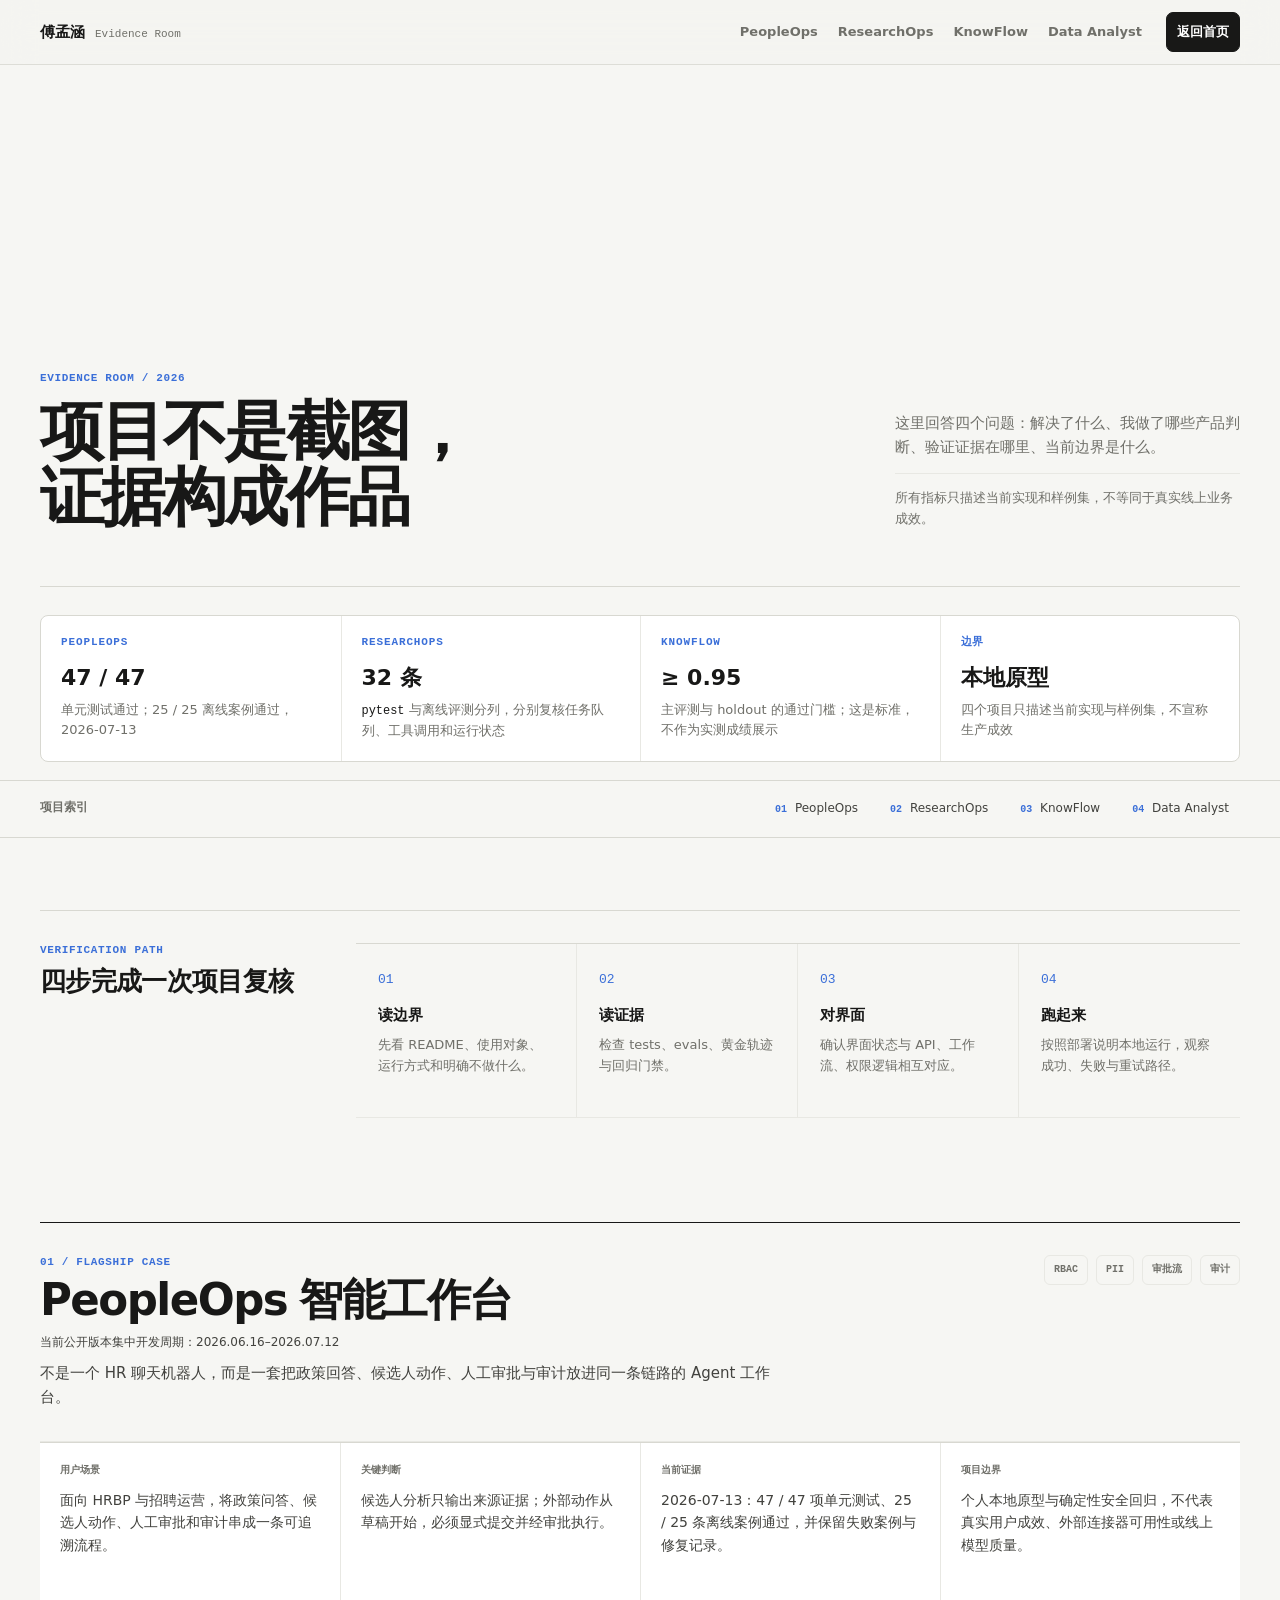
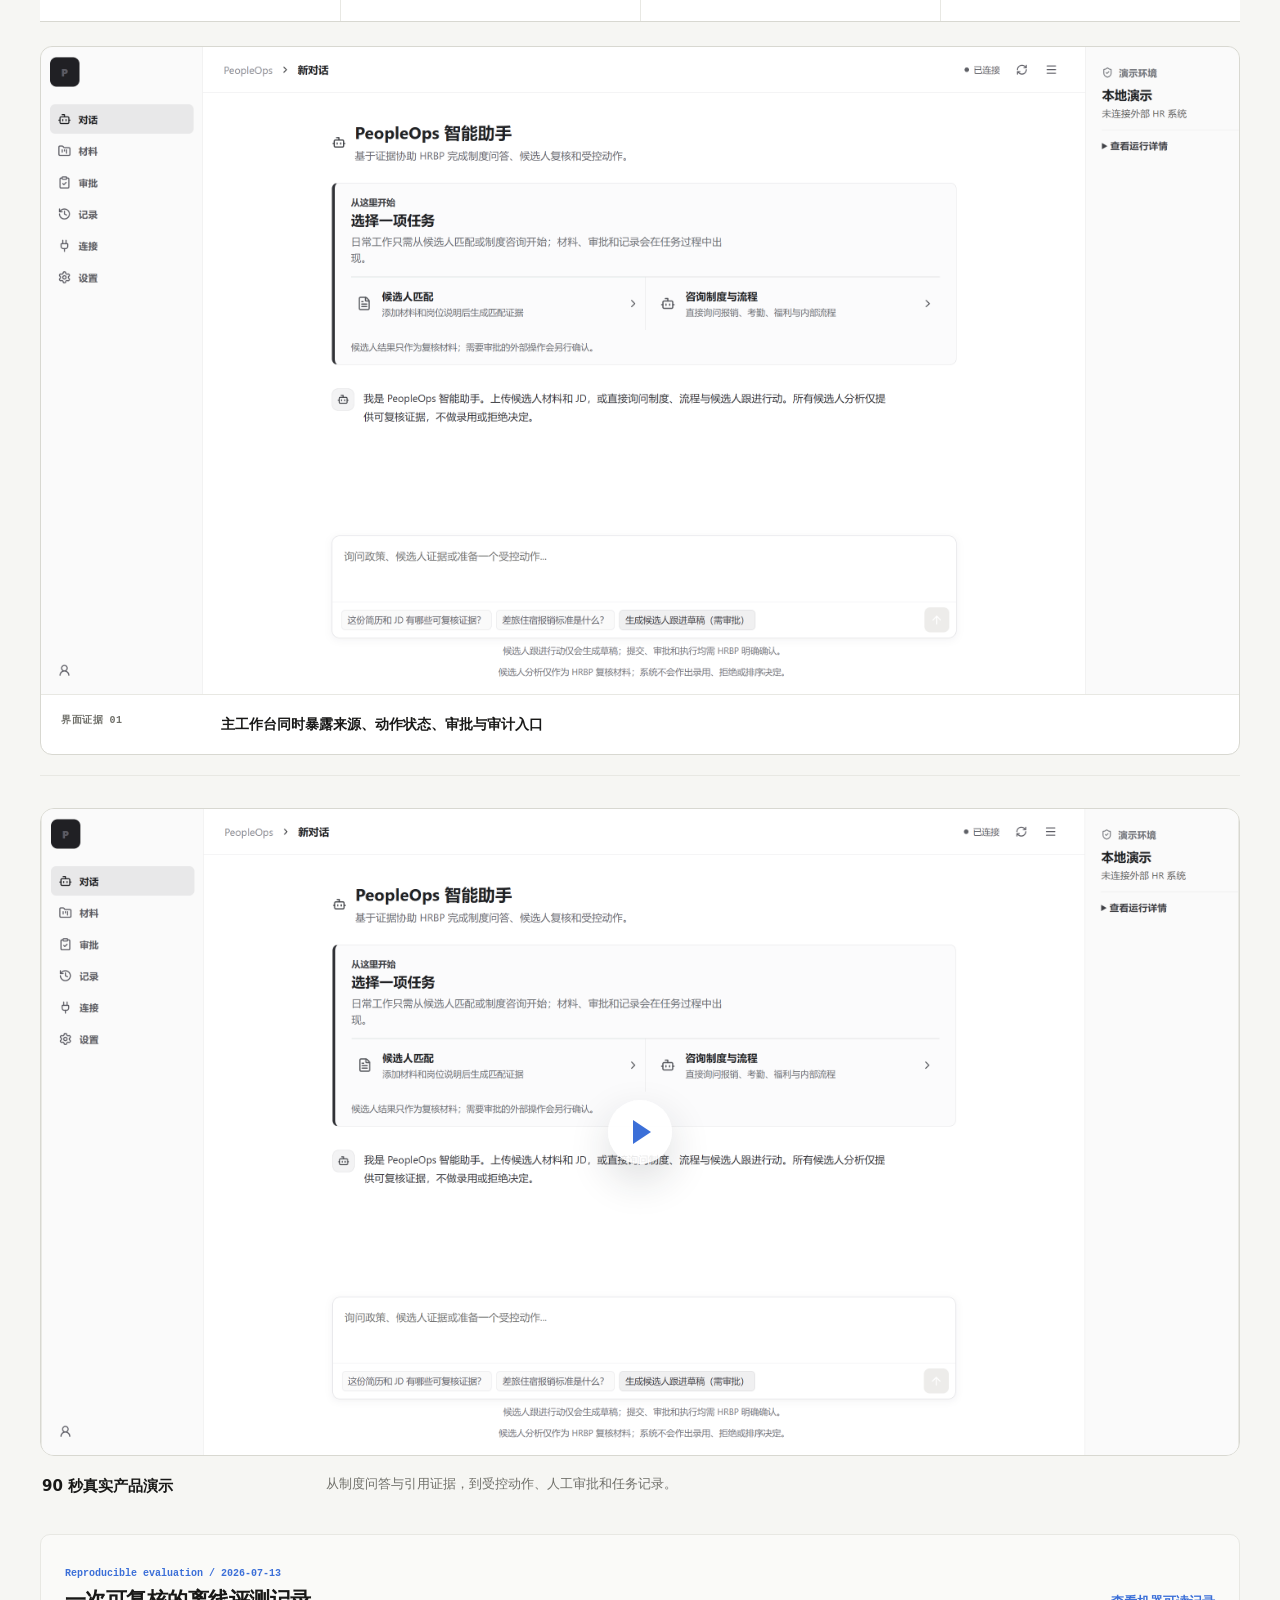
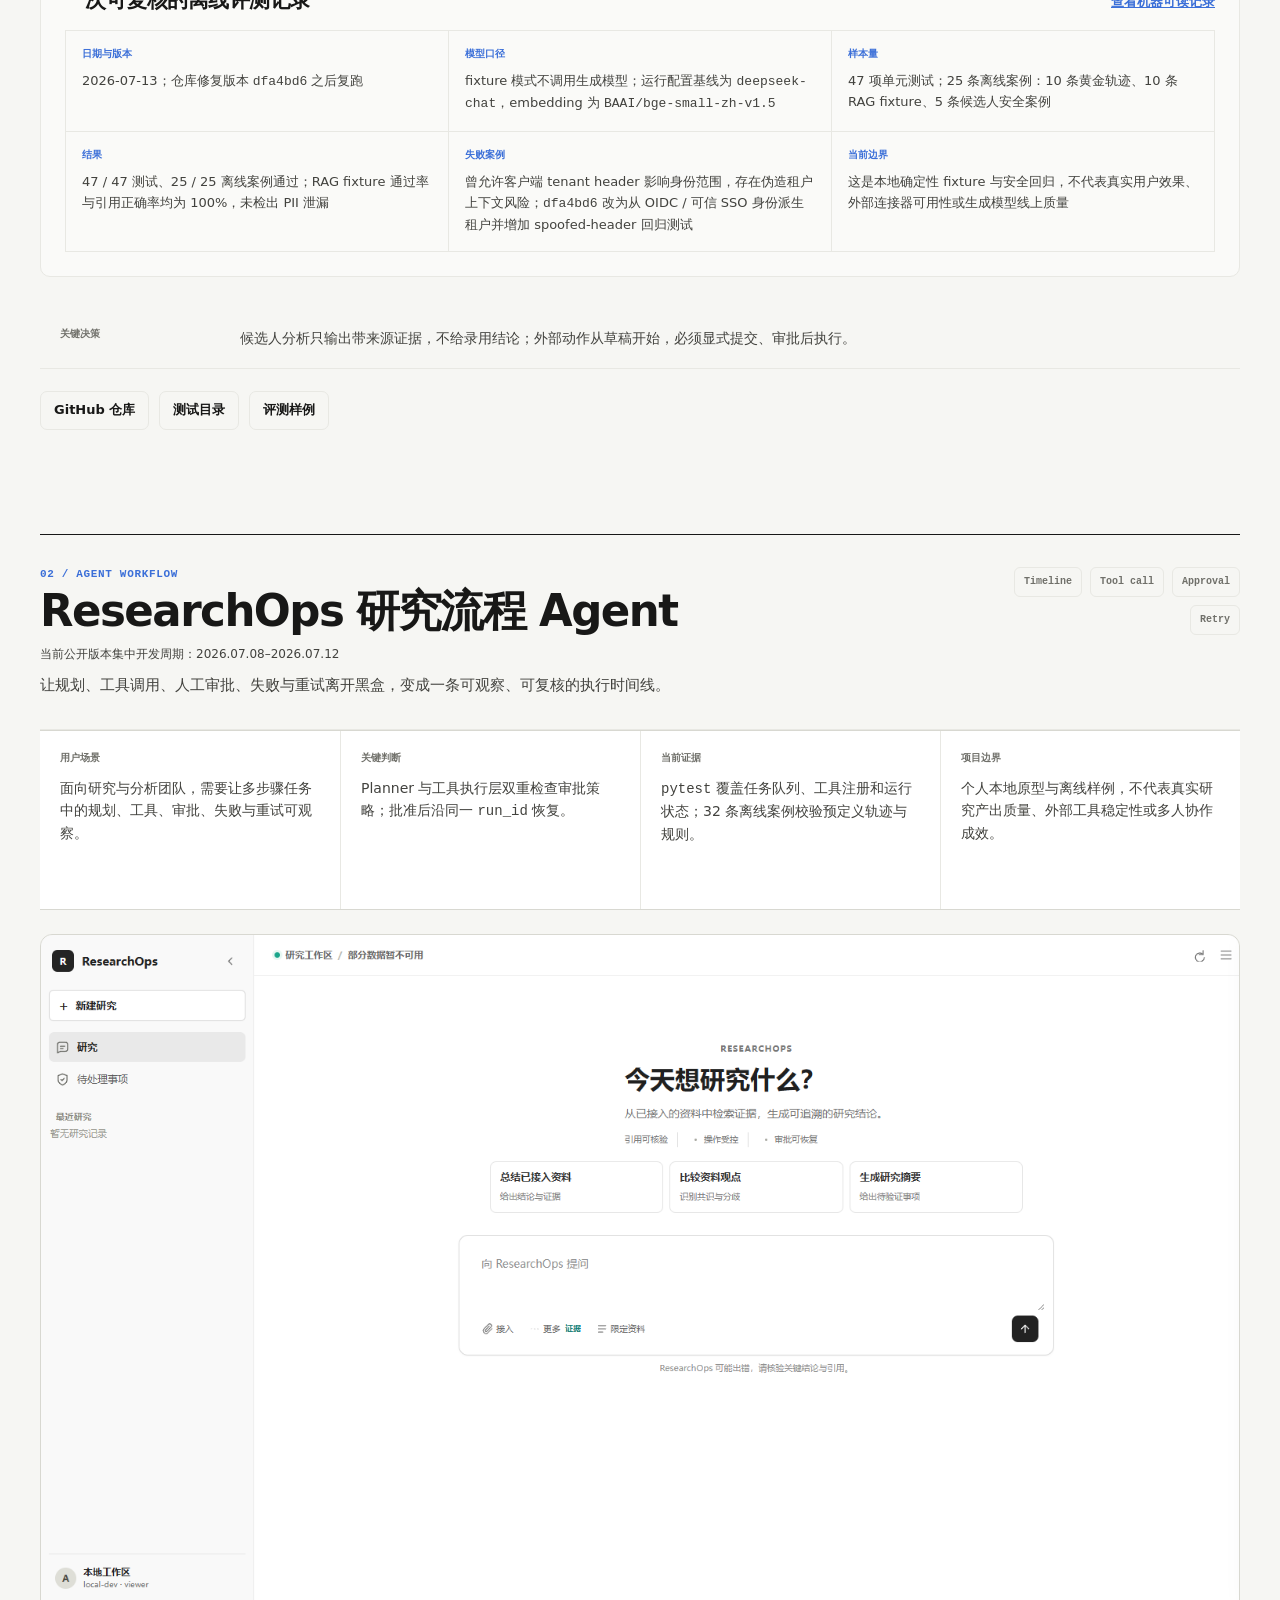
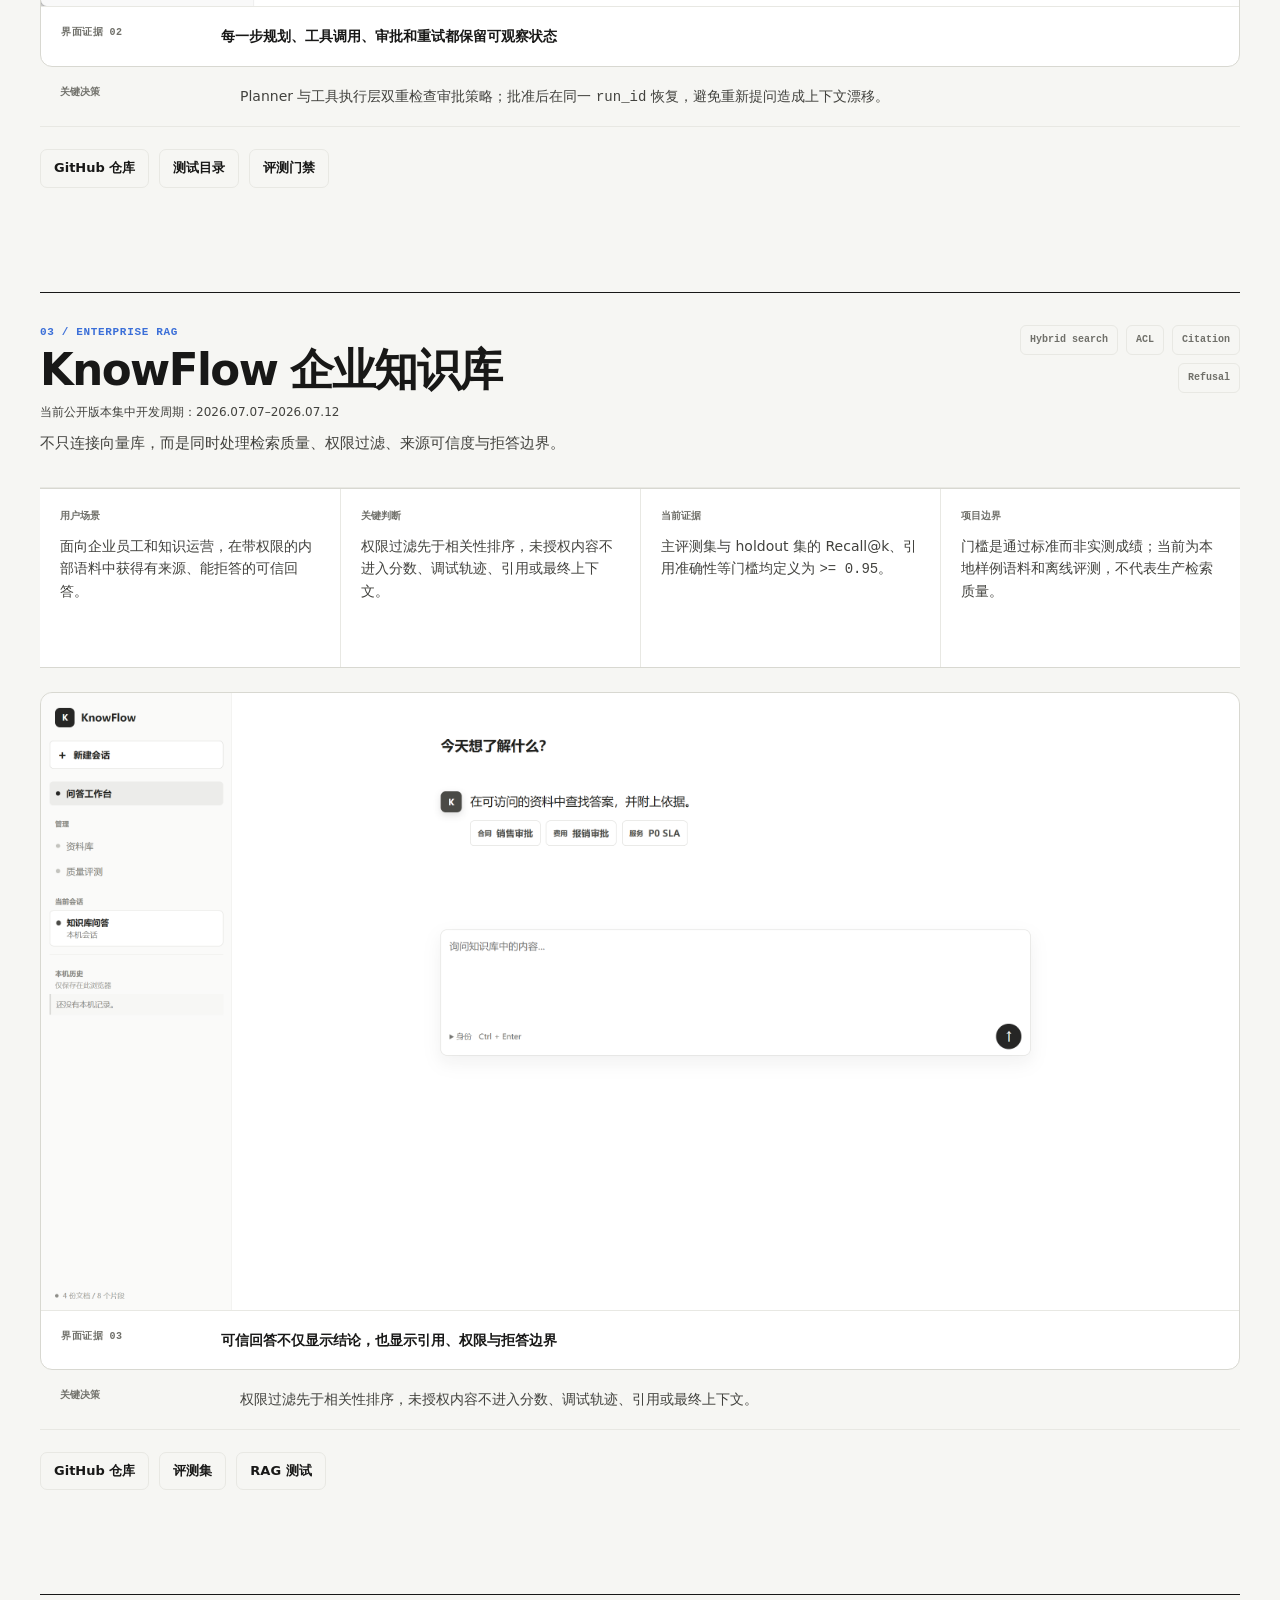
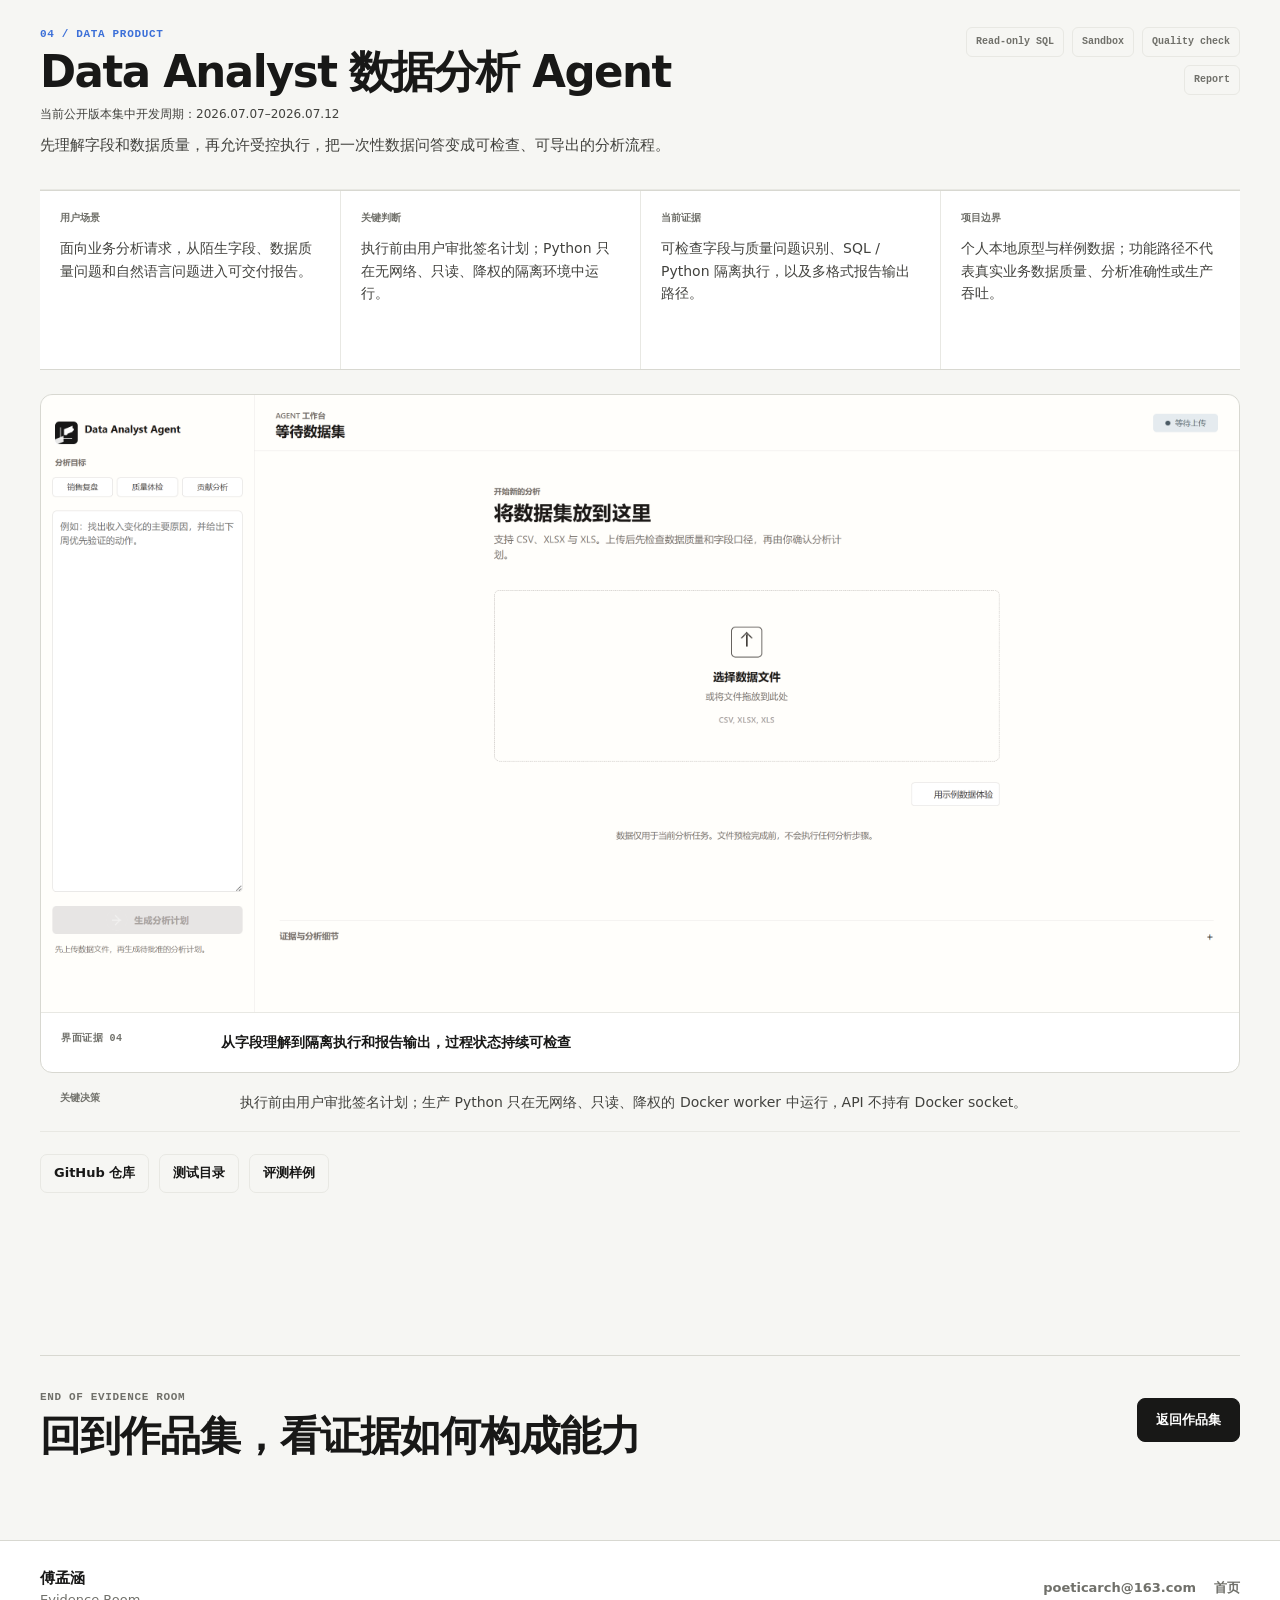
==== commit 75bd4139: "fix: align portfolio evidence presentation" ====
--- a/cases/index.html
+++ b/cases/index.html
@@ -107,17 +107,18 @@
             <section><span>项目边界</span><p>个人本地原型与确定性安全回归，不代表真实用户成效、外部连接器可用性或线上模型质量。</p></section>
           </div>
           <figure class="case-visual">
-            <img class="case-shot" src="../assets/peopleops-intelligence-console.png" width="3072" height="1582" loading="eager" decoding="async" fetchpriority="high" alt="PeopleOps Intelligence Console，展示政策问答、候选人流程、审批、权限与审计状态" />
+            <img class="case-shot" src="../assets/peopleops-intelligence-console.png" width="2928" height="1582" loading="eager" decoding="async" fetchpriority="high" alt="PeopleOps Intelligence Console，展示政策问答、候选人流程、审批、权限与审计状态" />
             <figcaption><span>界面证据 01</span><strong>主工作台同时暴露来源、动作状态、审批与审计入口</strong></figcaption>
           </figure>
           <figure class="demo-video-block case-demo-video">
-            <div class="demo-video-frame">
-              <video data-project="peopleops" controls playsinline preload="metadata" poster="../assets/peopleops-intelligence-console.png" aria-label="PeopleOps Intelligence Agent 90 秒产品演示">
+            <div class="demo-video-frame" data-state="paused">
+              <video data-project="peopleops" playsinline preload="metadata" poster="../assets/peopleops-intelligence-console.png" aria-label="PeopleOps Intelligence Agent 90 秒产品演示">
                 <source src="../assets/peopleops-real-agent-90s-1080p.mp4" type="video/mp4" />
                 <source src="../assets/peopleops-real-agent-90s-1080p.webm" type="video/webm" />
                 <track kind="captions" src="../assets/peopleops-demo-zh.vtt" srclang="zh" label="中文说明" />
                 当前浏览器不支持视频播放。<a href="../assets/peopleops-real-agent-90s-1080p.mp4">打开 PeopleOps 演示视频</a>。
               </video>
+              <button class="demo-video-toggle" type="button" aria-label="播放 PeopleOps 演示视频"><span>播放</span></button>
             </div>
             <figcaption><strong>90 秒真实产品演示</strong><span>从制度问答与引用证据，到受控动作、人工审批和任务记录。</span></figcaption>
           </figure>
@@ -165,7 +166,7 @@
             <section><span>项目边界</span><p>个人本地原型与离线样例，不代表真实研究产出质量、外部工具稳定性或多人协作成效。</p></section>
           </div>
           <figure class="case-visual">
-            <img class="case-shot" src="../assets/researchops-dashboard.png" width="3072" height="1582" loading="lazy" decoding="async" alt="ResearchOps dashboard，展示任务规划、工具调用、审批与运行时间线" />
+            <img class="case-shot" src="../assets/researchops-dashboard.png" width="1529" height="857" loading="lazy" decoding="async" alt="ResearchOps dashboard，展示任务规划、工具调用、审批与运行时间线" />
             <figcaption><span>界面证据 02</span><strong>每一步规划、工具调用、审批和重试都保留可观察状态</strong></figcaption>
           </figure>
           <div class="case-decision"><span>关键决策</span><p>Planner 与工具执行层双重检查审批策略；批准后在同一 <code>run_id</code> 恢复，避免重新提问造成上下文漂移。</p></div>
--- a/components.css
+++ b/components.css
@@ -291,7 +291,7 @@
 .experience-shot img {
   width: 100%;
   height: auto;
-  aspect-ratio: 3072 / 1582;
+  aspect-ratio: auto;
   object-fit: contain;
   object-position: top center;
 }
@@ -349,19 +349,29 @@
 }
 
 .demo-video-frame {
+  position: relative;
   overflow: hidden;
   border: 1px solid var(--line-dark);
-  border-radius: 12px;
-  background: var(--surface);
-  aspect-ratio: 3072 / 1582;
+  border-radius: 14px;
+  background: #e9e9e5;
+  aspect-ratio: var(--product-frame-ratio, 3072 / 1582);
 }
 
 .demo-video-frame video {
   display: block;
   width: 100%;
   height: 100%;
-  object-fit: contain;
-}
+  object-fit: var(--video-fit, contain);
+  object-position: top center;
+  background: #e9e9e5;
+  cursor: pointer;
+}
+
+.demo-video-toggle { position: absolute; inset: 0; display: grid; place-items: center; width: 64px; height: 64px; margin: auto; border: 1px solid rgb(255 255 255 / 72%); border-radius: 999px; background: rgb(255 255 255 / 88%); box-shadow: 0 16px 42px rgb(28 35 45 / 16%); cursor: pointer; transition: opacity 180ms ease, transform 180ms ease; }
+.demo-video-toggle::before { content: ""; margin-left: 4px; border-block: 12px solid transparent; border-left: 18px solid var(--accent); }
+.demo-video-toggle span { position: absolute; overflow: hidden; width: 1px; height: 1px; clip: rect(0 0 0 0); white-space: nowrap; }
+.demo-video-frame[data-state="playing"] .demo-video-toggle { opacity: 0; transform: scale(0.92); }
+.demo-video-frame[data-state="playing"]:hover .demo-video-toggle, .demo-video-frame[data-state="playing"] .demo-video-toggle:focus-visible { opacity: 1; transform: scale(1); }
 
 .demo-video-block figcaption strong,
 .demo-video-block figcaption span {
@@ -388,18 +398,15 @@
   line-height: 1.55;
 }
 
-.video-disclosure {
-  margin-top: 8px;
-  border-block: 1px solid var(--line-dark);
-}
+.video-disclosure { margin-top: 8px; overflow: hidden; border: 1px solid var(--line-dark); border-radius: var(--radius-md); background: var(--paper); }
 
 .video-disclosure > summary {
   display: flex;
-  min-height: 82px;
   align-items: center;
   justify-content: space-between;
   gap: 24px;
-  padding: 18px 0;
+  min-height: 76px;
+  padding: 18px 20px;
   color: var(--ink);
   cursor: pointer;
   list-style: none;
@@ -430,12 +437,7 @@
   font-weight: 500;
 }
 
-.video-disclosure > summary em {
-  flex: 0 0 auto;
-  font-size: 12px;
-  font-style: normal;
-  font-weight: 750;
-}
+.video-disclosure > summary em { display: inline-flex; flex: 0 0 auto; align-items: center; justify-content: center; min-height: 36px; padding: 0 14px; border: 1px solid var(--line-dark); border-radius: var(--radius-sm); background: var(--paper); font-size: 12px; font-style: normal; font-weight: 750; }
 
 .video-disclosure > summary em::after {
   content: " +";
@@ -447,7 +449,7 @@
 
 .video-disclosure .demo-video-block {
   margin-top: 0;
-  padding-block: 28px;
+  padding: 28px 20px;
 }
 
 .video-transcript {
@@ -477,10 +479,7 @@
   line-height: 1.55;
 }
 
-.case-demo-video {
-  margin-block: 20px;
-  padding-inline: 20px;
-}
+.case-demo-video { --product-frame-ratio: 2928 / 1582; --video-fit: contain; margin-block: 20px; padding-inline: 0; }
 
 .capability-section {
   border-block: 1px solid var(--line);
@@ -572,7 +571,6 @@
   font-weight: 700;
   letter-spacing: -0.035em;
   line-height: 1.04;
-  white-space: nowrap;
 }
 
 .background-copy {
@@ -852,7 +850,7 @@
 .case-shot {
   width: 100%;
   height: auto;
-  aspect-ratio: 3072 / 1582;
+  aspect-ratio: auto;
   max-height: none;
   object-fit: contain;
   object-position: top center;
--- a/responsive.css
+++ b/responsive.css
@@ -85,7 +85,8 @@
 
   .career-section {
     gap: 28px;
-    padding-top: 28px;
+    margin-top: 52px;
+    padding-top: 0;
   }
 
   .project-jump {
@@ -228,6 +229,12 @@
     padding-top: 14px;
   }
 
+  .video-disclosure > summary {
+    align-items: flex-start;
+    flex-direction: column;
+    gap: 12px;
+  }
+
   .project-jump a {
     min-height: 84px;
     padding: 16px 12px;
@@ -364,6 +371,10 @@
 
   .flagship-intro {
     gap: 32px;
+  }
+
+  .flagship-evidence {
+    grid-template-columns: 1fr;
   }
 
   .flagship-metrics {
@@ -452,7 +463,8 @@
   }
 
   .career-section {
-    padding-block: 24px 52px;
+    margin-top: 44px;
+    padding-block: 0 52px;
   }
 
   .career-header h2 {
@@ -460,10 +472,12 @@
     font-size: 1.85rem;
   }
 
-  .career-facts div {
-    grid-template-columns: 1fr;
-    gap: 6px;
-    padding-block: 16px;
+  .career-entry {
+    padding-block: 14px;
+  }
+
+  .career-entry dt br {
+    display: none;
   }
 
   .career-facts dd strong {
@@ -472,6 +486,19 @@
 
   .career-facts dd span {
     font-size: 12px;
+  }
+
+  .career-facts,
+  .career-schemes {
+    grid-template-columns: 1fr;
+  }
+
+  .career-scheme {
+    padding: 15px 14px;
+  }
+
+  .career-scheme h3 {
+    font-size: 13px;
   }
 
   .portrait-panel {
@@ -603,16 +630,19 @@
     padding: 14px;
   }
 
-  .flagship-project > .resume-facts {
-    grid-template-columns: 1fr;
-  }
-
-  .flagship-project > .resume-facts div {
+  .flagship-evidence > .resume-facts {
+    grid-template-columns: 1fr;
+    border-radius: 12px;
+  }
+
+  .flagship-evidence > .resume-facts div {
+    grid-template-columns: 1fr;
+    gap: 6px;
     min-height: auto;
-    padding: 17px 0;
-  }
-
-  .flagship-project > .resume-facts div + div {
+    padding: 16px;
+  }
+
+  .flagship-evidence > .resume-facts div + div {
     border-top: 1px solid var(--line);
     border-left: 0;
   }
@@ -631,6 +661,22 @@
     border-radius: var(--radius-md);
   }
 
+  .supporting-thumb {
+    aspect-ratio: 16 / 7;
+  }
+
+  .crop-researchops {
+    aspect-ratio: 1529 / 857;
+    --crop-scale: 1;
+    --crop-hover: 1.02;
+  }
+
+  .crop-data {
+    --crop-scale: 1.14;
+    --crop-hover: 1.17;
+    --crop-origin: 18% 18%;
+  }
+
   .capability-grid section {
     min-height: auto;
   }
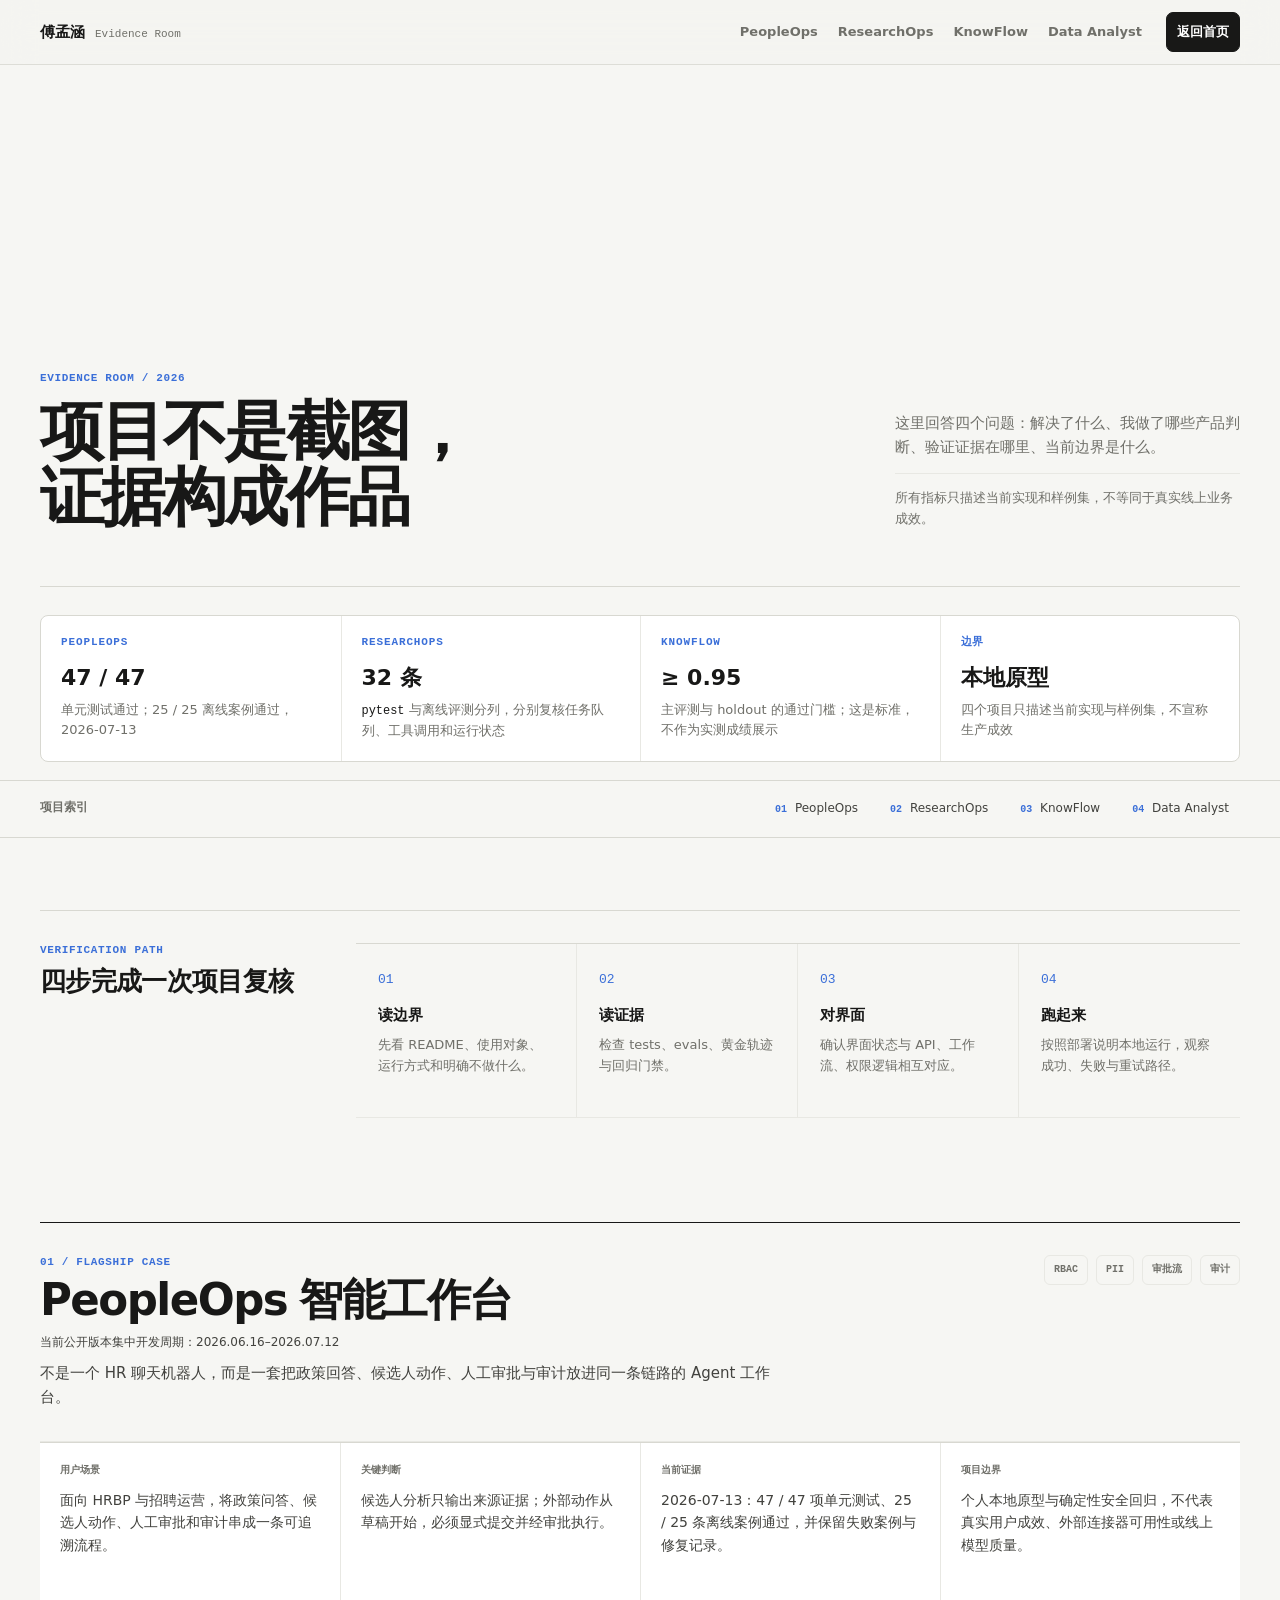
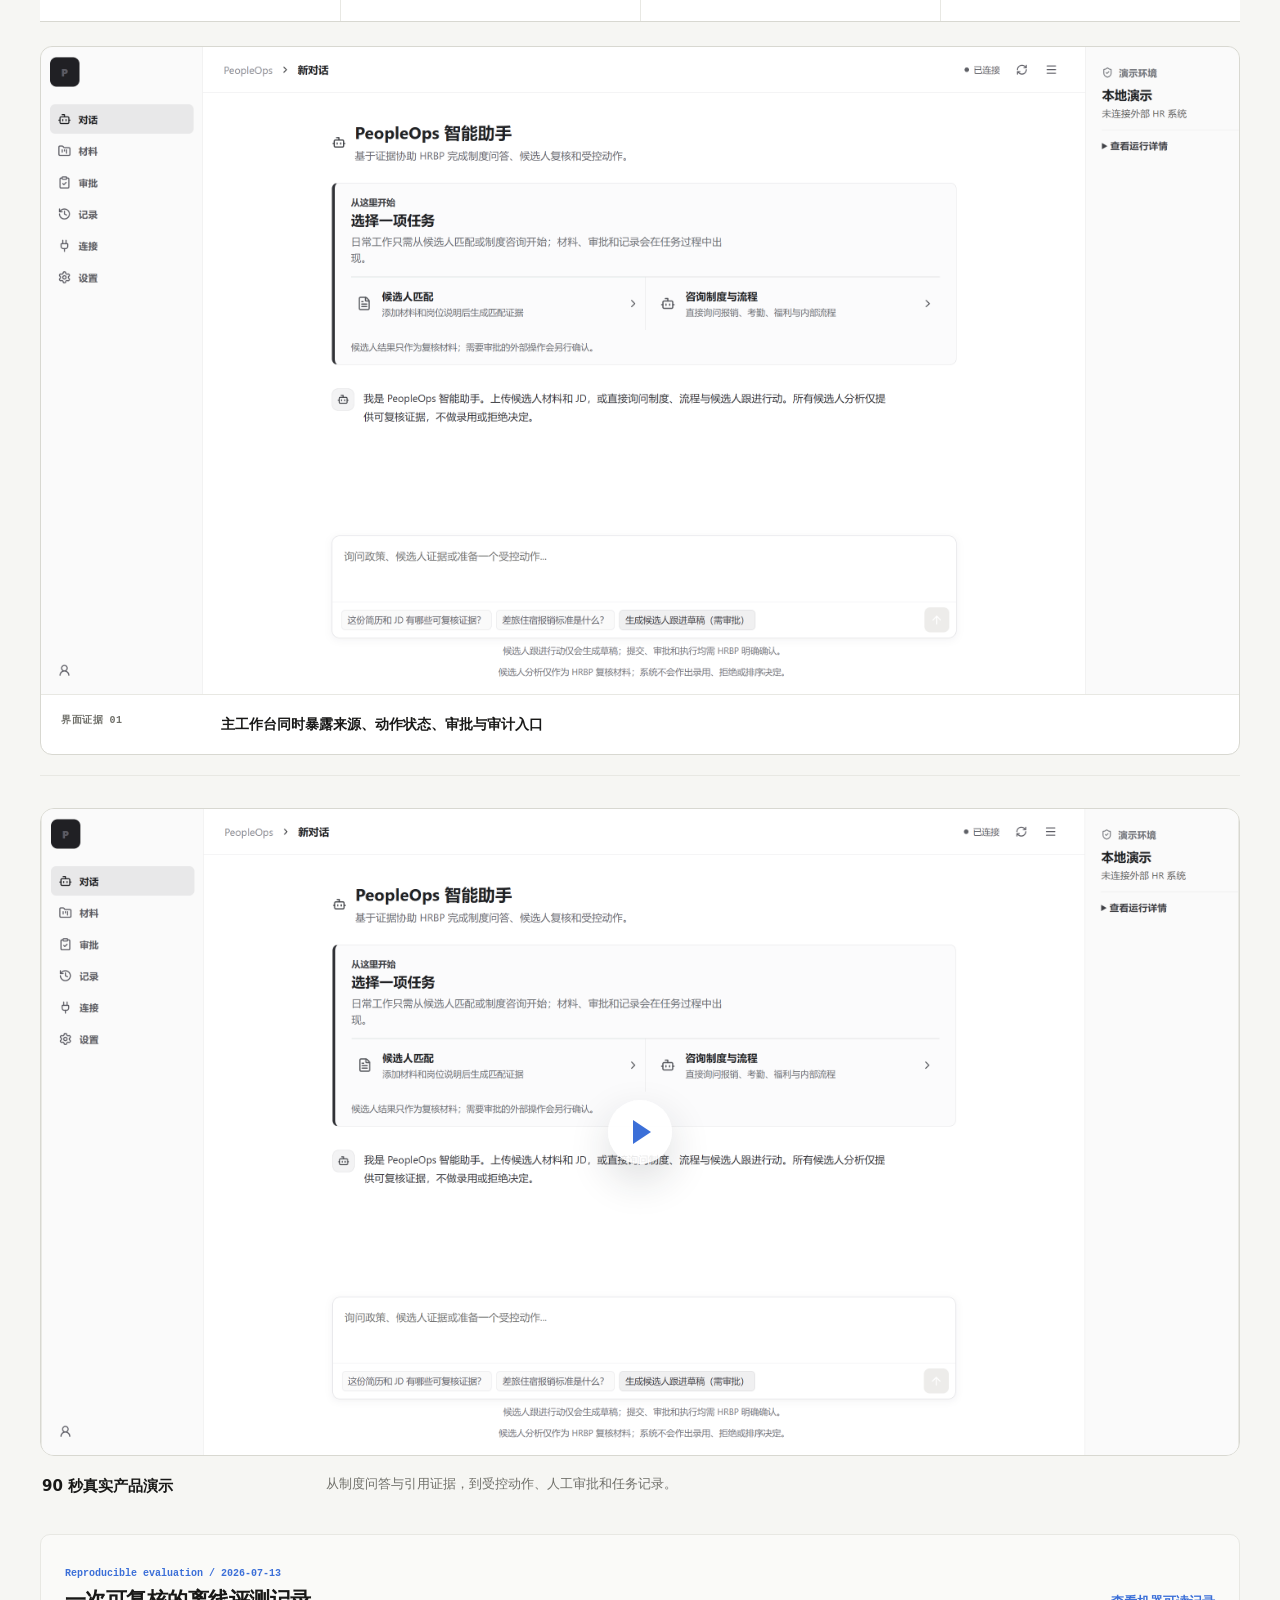
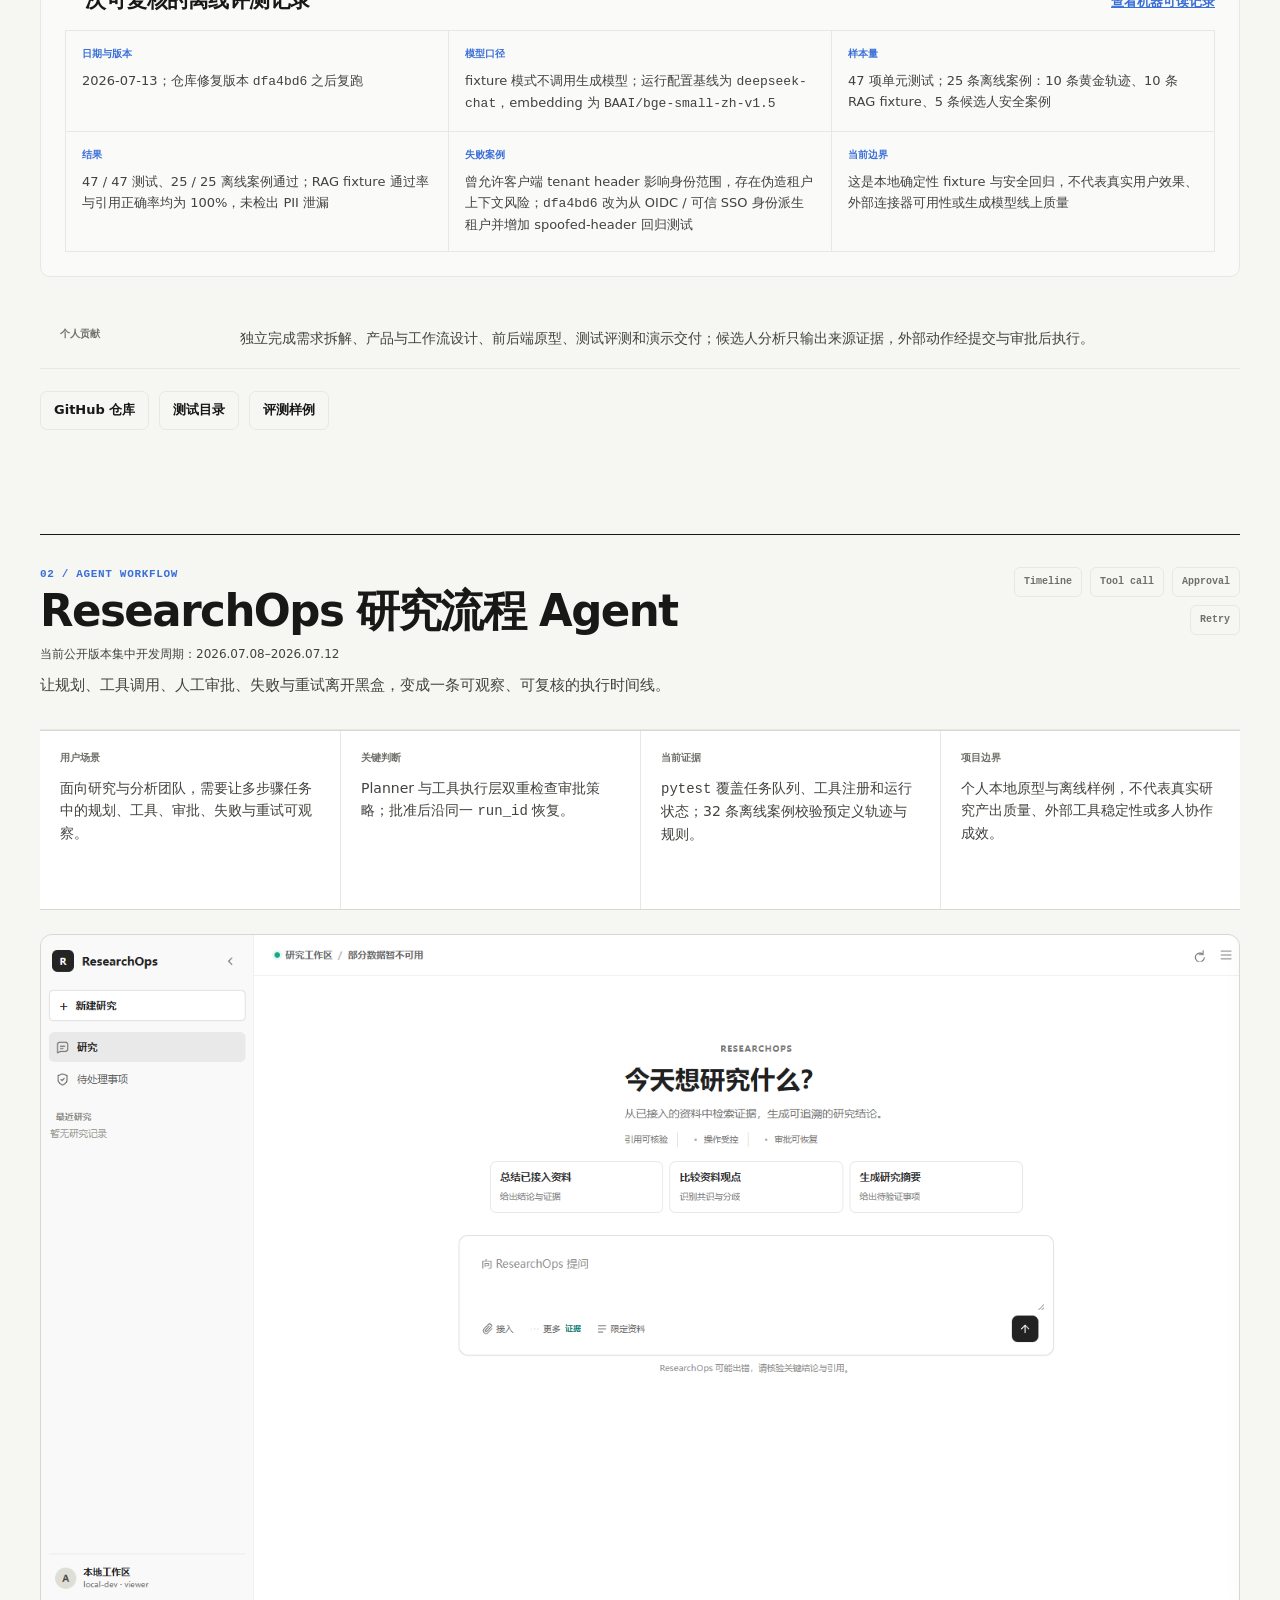
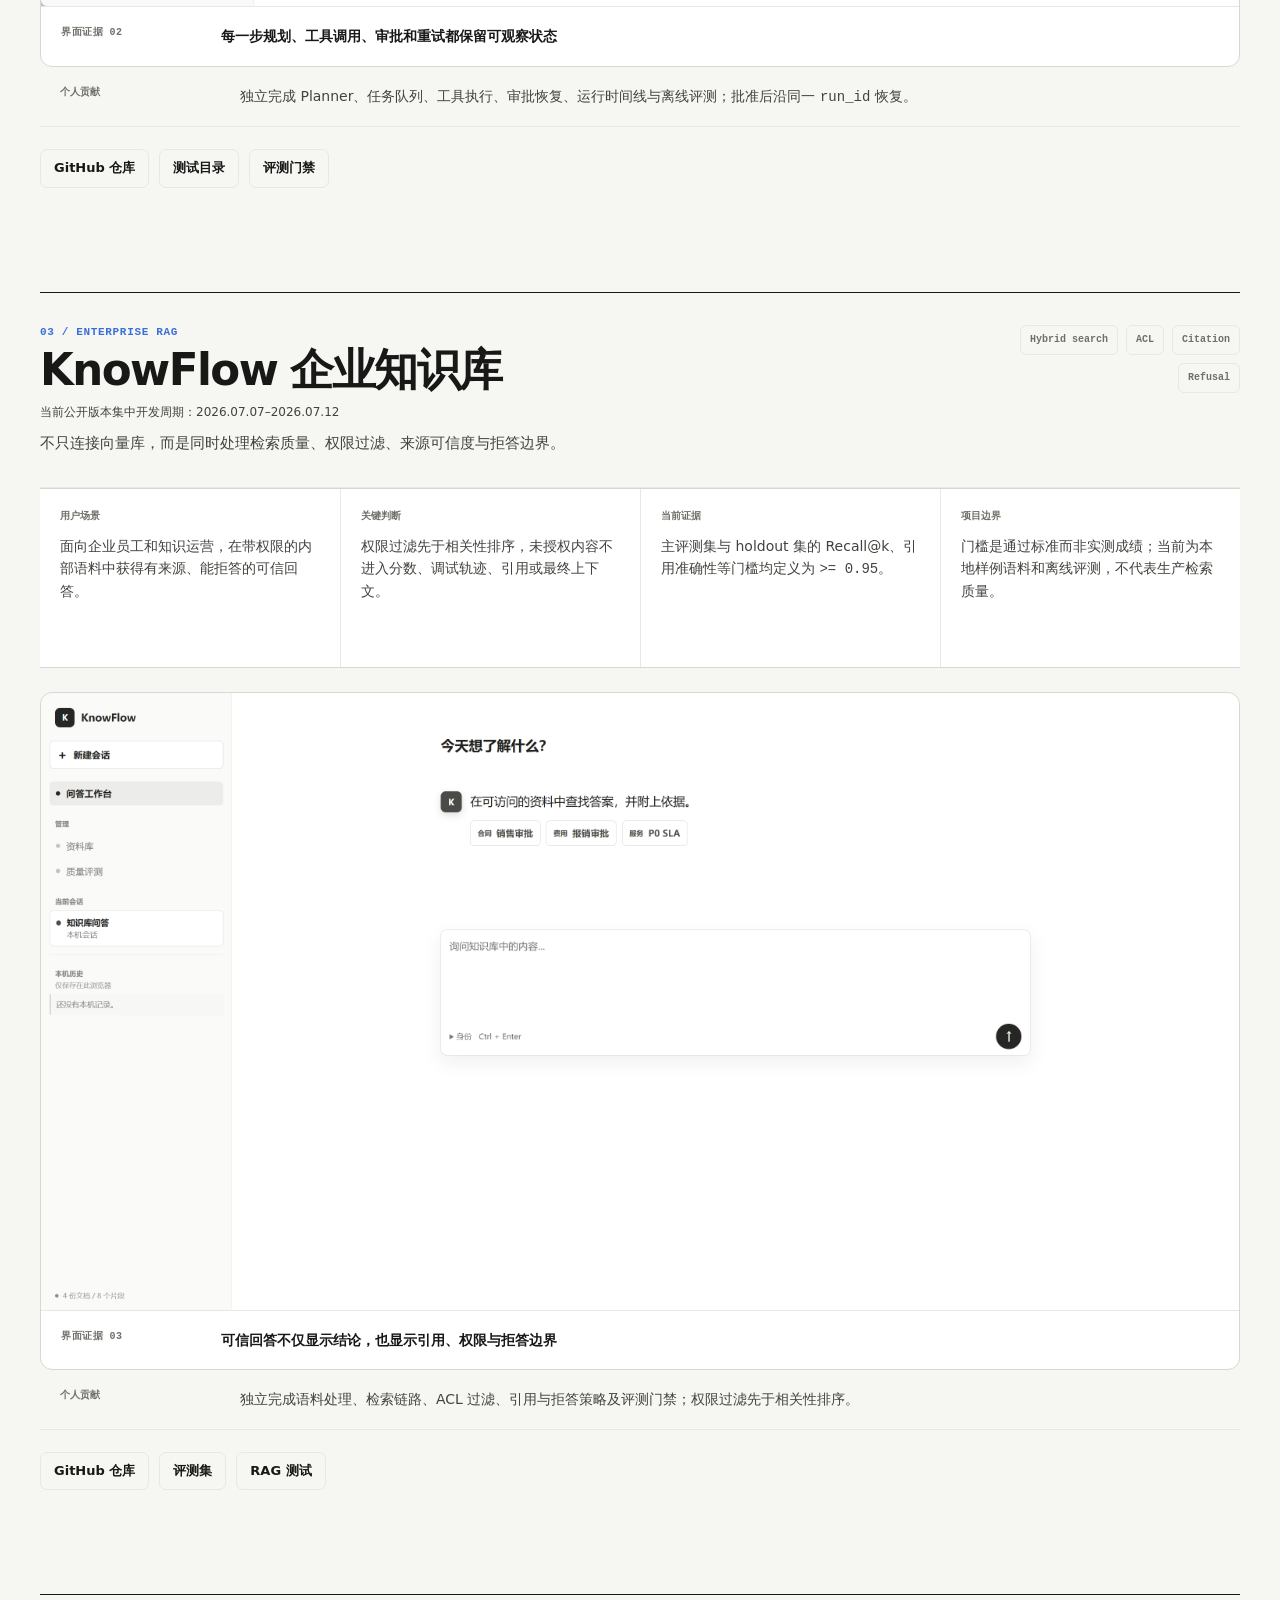
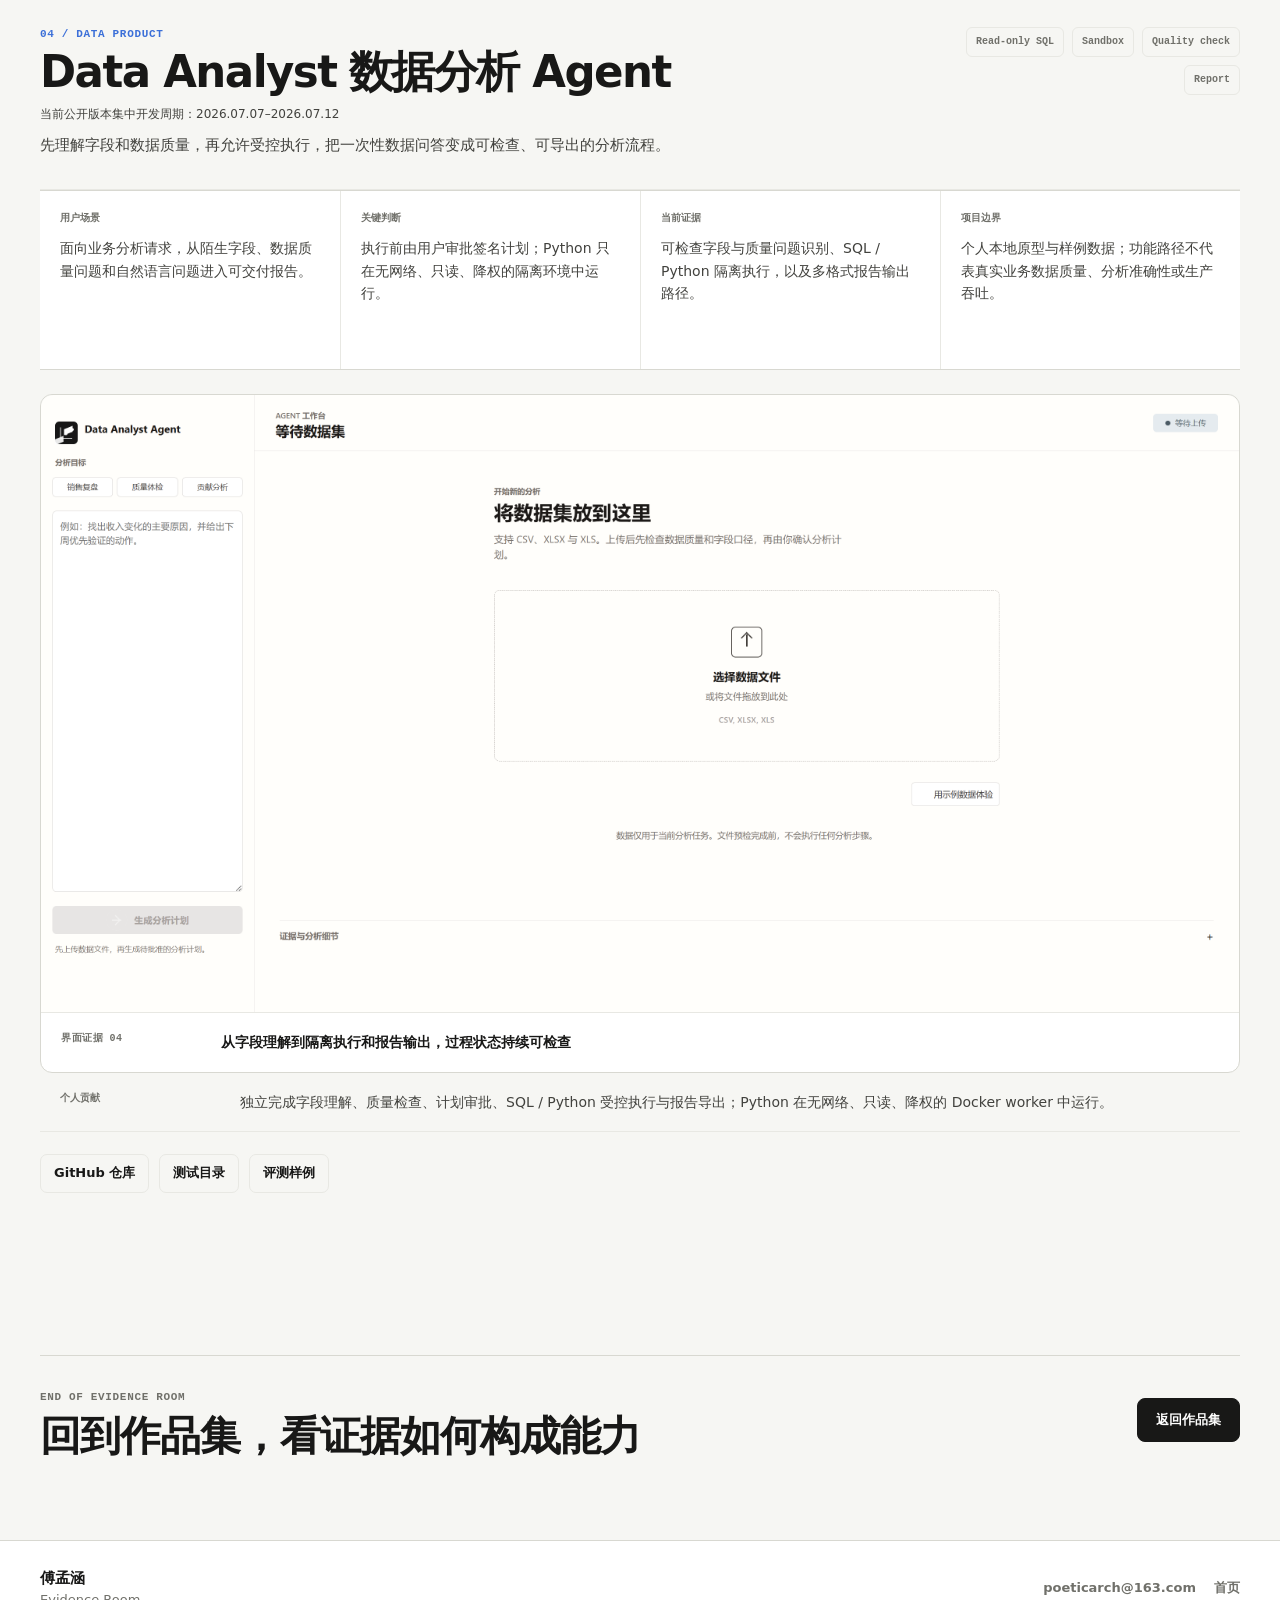
==== commit b895b397: "feat: strengthen AI Agent resume targeting" ====
--- a/cases/index.html
+++ b/cases/index.html
@@ -136,7 +136,7 @@
               <div><dt>当前边界</dt><dd>这是本地确定性 fixture 与安全回归，不代表真实用户效果、外部连接器可用性或生成模型线上质量</dd></div>
             </dl>
           </section>
-          <div class="case-decision"><span>关键决策</span><p>候选人分析只输出带来源证据，不给录用结论；外部动作从草稿开始，必须显式提交、审批后执行。</p></div>
+          <div class="case-decision"><span>个人贡献</span><p>独立完成需求拆解、产品与工作流设计、前后端原型、测试评测和演示交付；候选人分析只输出来源证据，外部动作经提交与审批后执行。</p></div>
           <div class="case-links">
             <a href="https://github.com/dafu110/peopleops-intelligence-agent" target="_blank" rel="noreferrer">GitHub 仓库</a>
             <a href="https://github.com/dafu110/peopleops-intelligence-agent/tree/main/backend/tests" target="_blank" rel="noreferrer">测试目录</a>
@@ -169,7 +169,7 @@
             <img class="case-shot" src="../assets/researchops-dashboard.png" width="1529" height="857" loading="lazy" decoding="async" alt="ResearchOps dashboard，展示任务规划、工具调用、审批与运行时间线" />
             <figcaption><span>界面证据 02</span><strong>每一步规划、工具调用、审批和重试都保留可观察状态</strong></figcaption>
           </figure>
-          <div class="case-decision"><span>关键决策</span><p>Planner 与工具执行层双重检查审批策略；批准后在同一 <code>run_id</code> 恢复，避免重新提问造成上下文漂移。</p></div>
+          <div class="case-decision"><span>个人贡献</span><p>独立完成 Planner、任务队列、工具执行、审批恢复、运行时间线与离线评测；批准后沿同一 <code>run_id</code> 恢复。</p></div>
           <div class="case-links">
             <a href="https://github.com/dafu110/researchops-agent" target="_blank" rel="noreferrer">GitHub 仓库</a>
             <a href="https://github.com/dafu110/researchops-agent/tree/main/tests" target="_blank" rel="noreferrer">测试目录</a>
@@ -202,7 +202,7 @@
             <img class="case-shot" src="../assets/knowflow-dashboard.png" width="3072" height="1582" loading="lazy" decoding="async" alt="KnowFlow RAG dashboard，展示带引用回答、权限过滤与检索评测" />
             <figcaption><span>界面证据 03</span><strong>可信回答不仅显示结论，也显示引用、权限与拒答边界</strong></figcaption>
           </figure>
-          <div class="case-decision"><span>关键决策</span><p>权限过滤先于相关性排序，未授权内容不进入分数、调试轨迹、引用或最终上下文。</p></div>
+          <div class="case-decision"><span>个人贡献</span><p>独立完成语料处理、检索链路、ACL 过滤、引用与拒答策略及评测门禁；权限过滤先于相关性排序。</p></div>
           <div class="case-links">
             <a href="https://github.com/dafu110/knowflow-rag-agent" target="_blank" rel="noreferrer">GitHub 仓库</a>
             <a href="https://github.com/dafu110/knowflow-rag-agent/blob/main/evals/rag_eval_set.jsonl" target="_blank" rel="noreferrer">评测集</a>
@@ -235,7 +235,7 @@
             <img class="case-shot" src="../assets/data-analyst-workbench.png" width="3072" height="1582" loading="lazy" decoding="async" alt="Data Analyst 工作台，展示字段理解、质量检查、受控分析与报告输出" />
             <figcaption><span>界面证据 04</span><strong>从字段理解到隔离执行和报告输出，过程状态持续可检查</strong></figcaption>
           </figure>
-          <div class="case-decision"><span>关键决策</span><p>执行前由用户审批签名计划；生产 Python 只在无网络、只读、降权的 Docker worker 中运行，API 不持有 Docker socket。</p></div>
+          <div class="case-decision"><span>个人贡献</span><p>独立完成字段理解、质量检查、计划审批、SQL / Python 受控执行与报告导出；Python 在无网络、只读、降权的 Docker worker 中运行。</p></div>
           <div class="case-links">
             <a href="https://github.com/dafu110/data-analyst-agent" target="_blank" rel="noreferrer">GitHub 仓库</a>
             <a href="https://github.com/dafu110/data-analyst-agent/tree/main/tests" target="_blank" rel="noreferrer">测试目录</a>
--- a/base.css
+++ b/base.css
@@ -58,6 +58,16 @@
   color: inherit;
 }
 
+.contact-link {
+  padding: 0;
+  border: 0;
+  background: transparent;
+  color: inherit;
+  font: inherit;
+  text-align: left;
+  cursor: pointer;
+}
+
 .sr-only {
   position: absolute;
   width: 1px;
@@ -174,7 +184,8 @@
 
 .nav a,
 .header-action,
-.footer-links a {
+.footer-links a,
+.footer-links .contact-link {
   color: var(--muted);
   font-size: 13px;
   font-weight: 650;
@@ -186,7 +197,9 @@
 .header-action:hover,
 .header-action:focus-visible,
 .footer-links a:hover,
-.footer-links a:focus-visible {
+.footer-links a:focus-visible,
+.footer-links .contact-link:hover,
+.footer-links .contact-link:focus-visible {
   color: var(--ink);
 }
 
@@ -405,9 +418,11 @@
   border: 1px solid var(--line-dark);
   border-radius: var(--radius-sm);
   color: var(--ink);
+  font: inherit;
   font-size: 13px;
   font-weight: 650;
   text-decoration: none;
+  cursor: pointer;
   transition: background-color var(--motion-fast), border-color var(--motion-fast), color var(--motion-fast), transform var(--motion-fast);
 }
 
--- a/responsive.css
+++ b/responsive.css
@@ -59,10 +59,6 @@
     grid-template-columns: 1fr;
   }
 
-  .background-section h2 {
-    white-space: normal;
-  }
-
   .resume-hero {
     min-height: auto;
   }
@@ -545,7 +541,7 @@
   }
 
   .evidence-panel dd span,
-  .evidence-panel > a {
+  .evidence-panel > .contact-link {
     font-size: 10px;
   }
 
@@ -682,7 +678,7 @@
   }
 
   .background-section h2 {
-    font-size: clamp(1.9rem, 8vw, 2.15rem);
+    font-size: 1.8rem;
   }
 
   .case-hero h1 {
@@ -707,7 +703,9 @@
 
   .cta-card h2 {
     font-size: clamp(1.22rem, 6.15vw, 1.5rem);
-    white-space: nowrap;
+    max-width: 18ch;
+    white-space: normal;
+    text-wrap: balance;
   }
 
   .evidence-index {
@@ -728,4 +726,17 @@
   .background-copy {
     font-size: 13px;
   }
+
+  .contact-dialog {
+    align-items: end;
+    padding: 14px;
+  }
+
+  .contact-panel {
+    padding: 22px 18px 18px;
+  }
+
+  .contact-actions {
+    display: grid;
+  }
 }
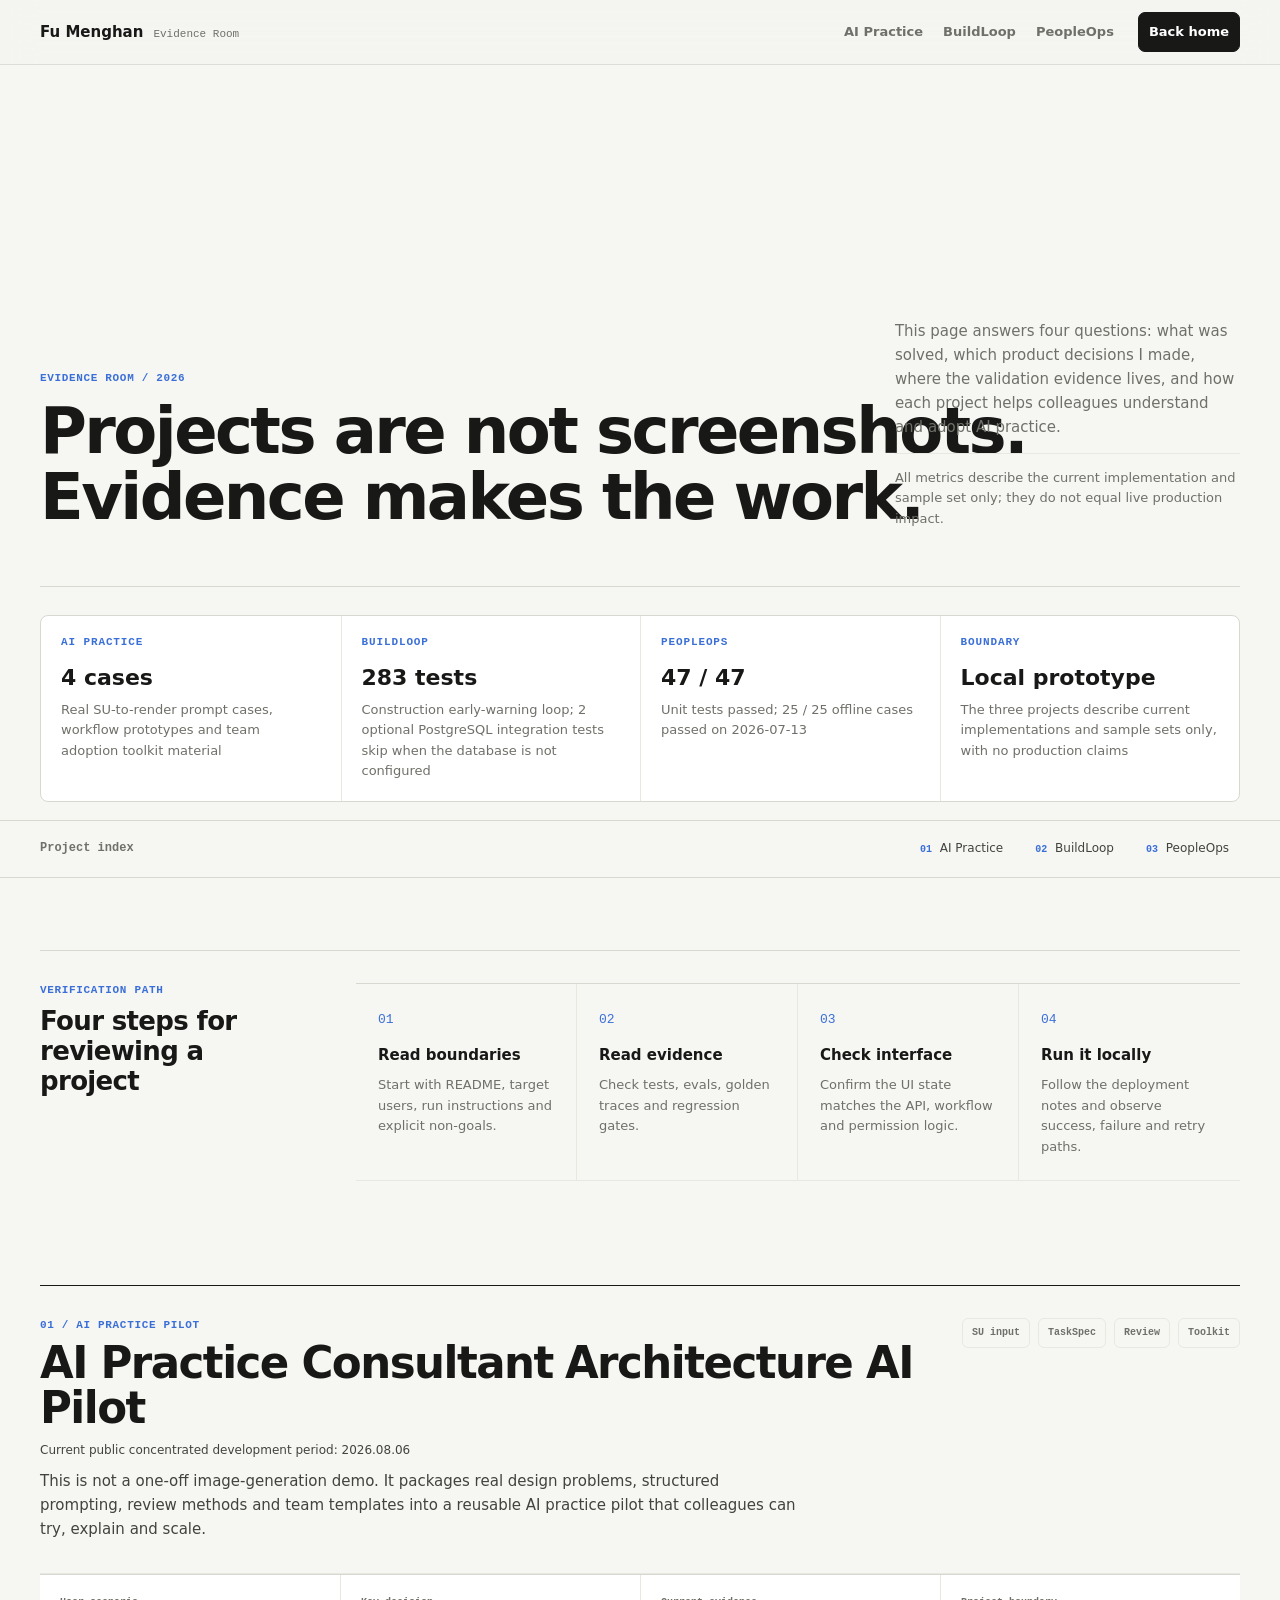
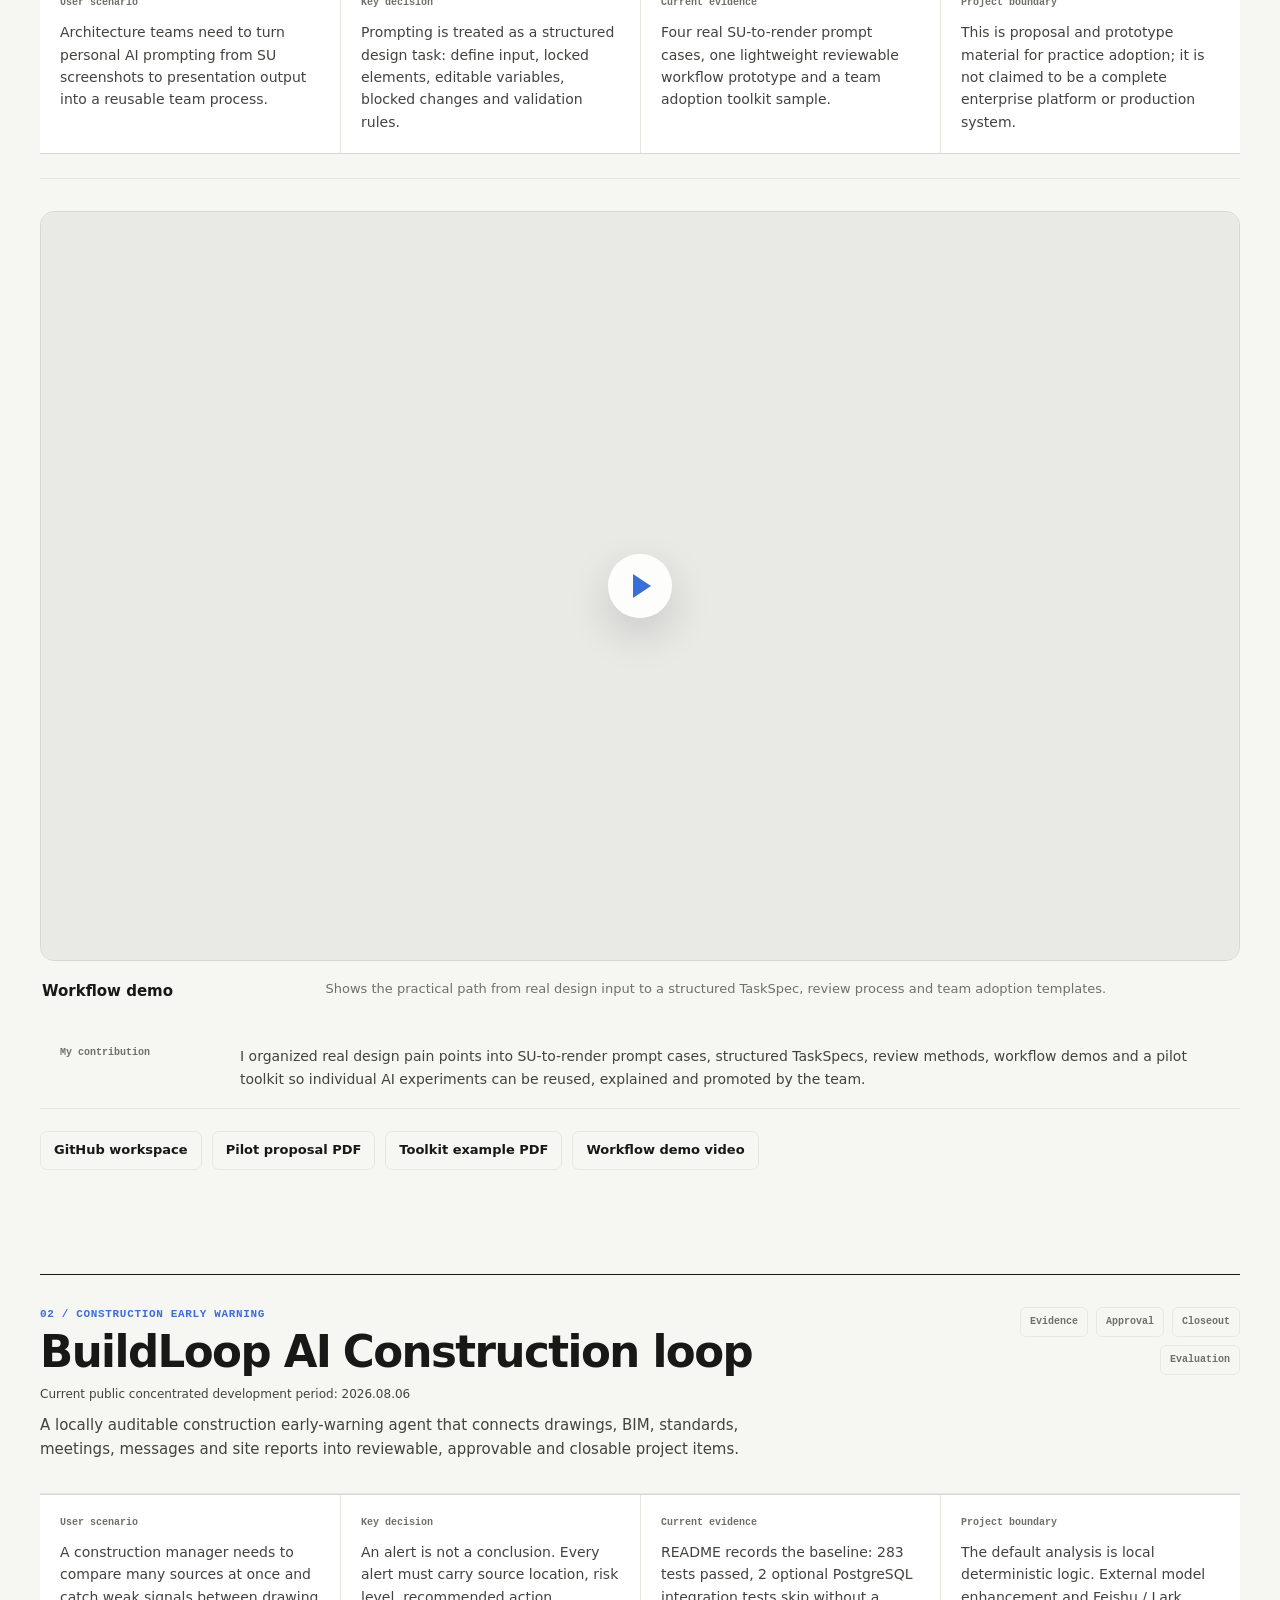
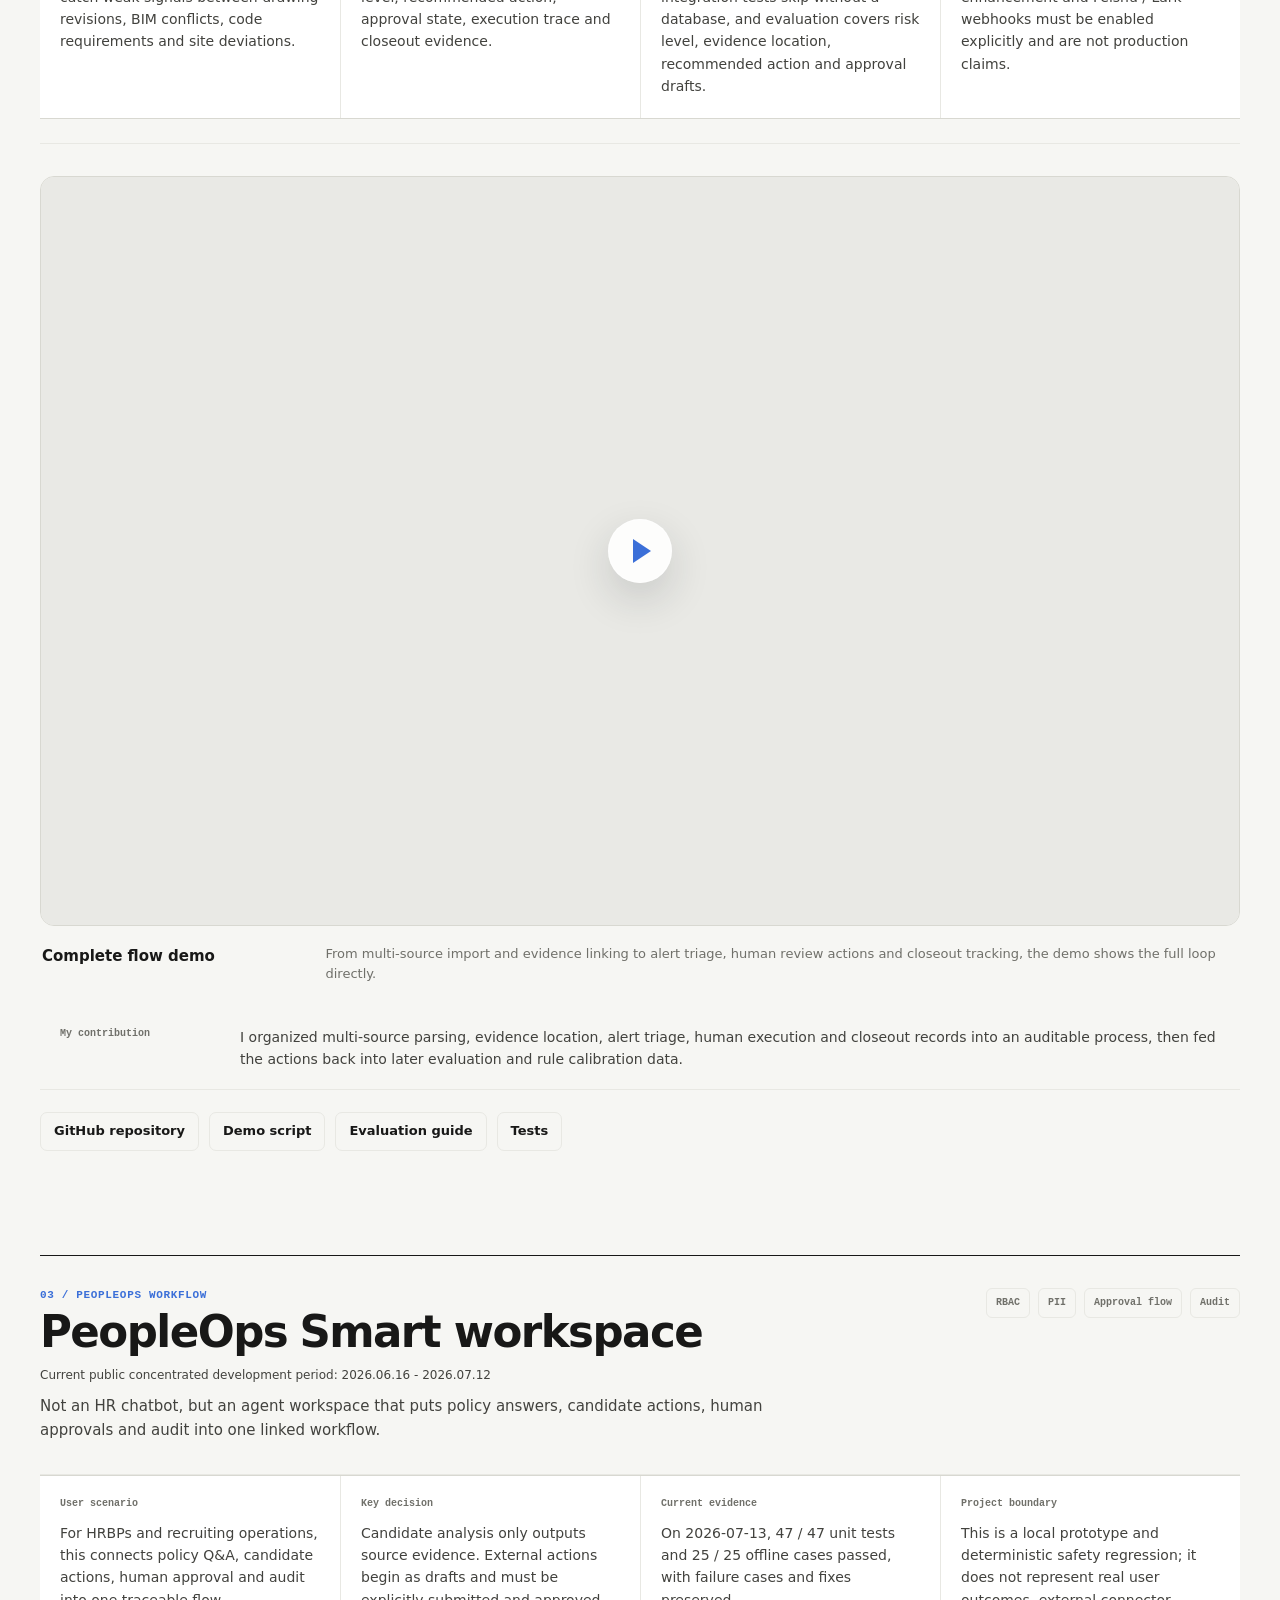
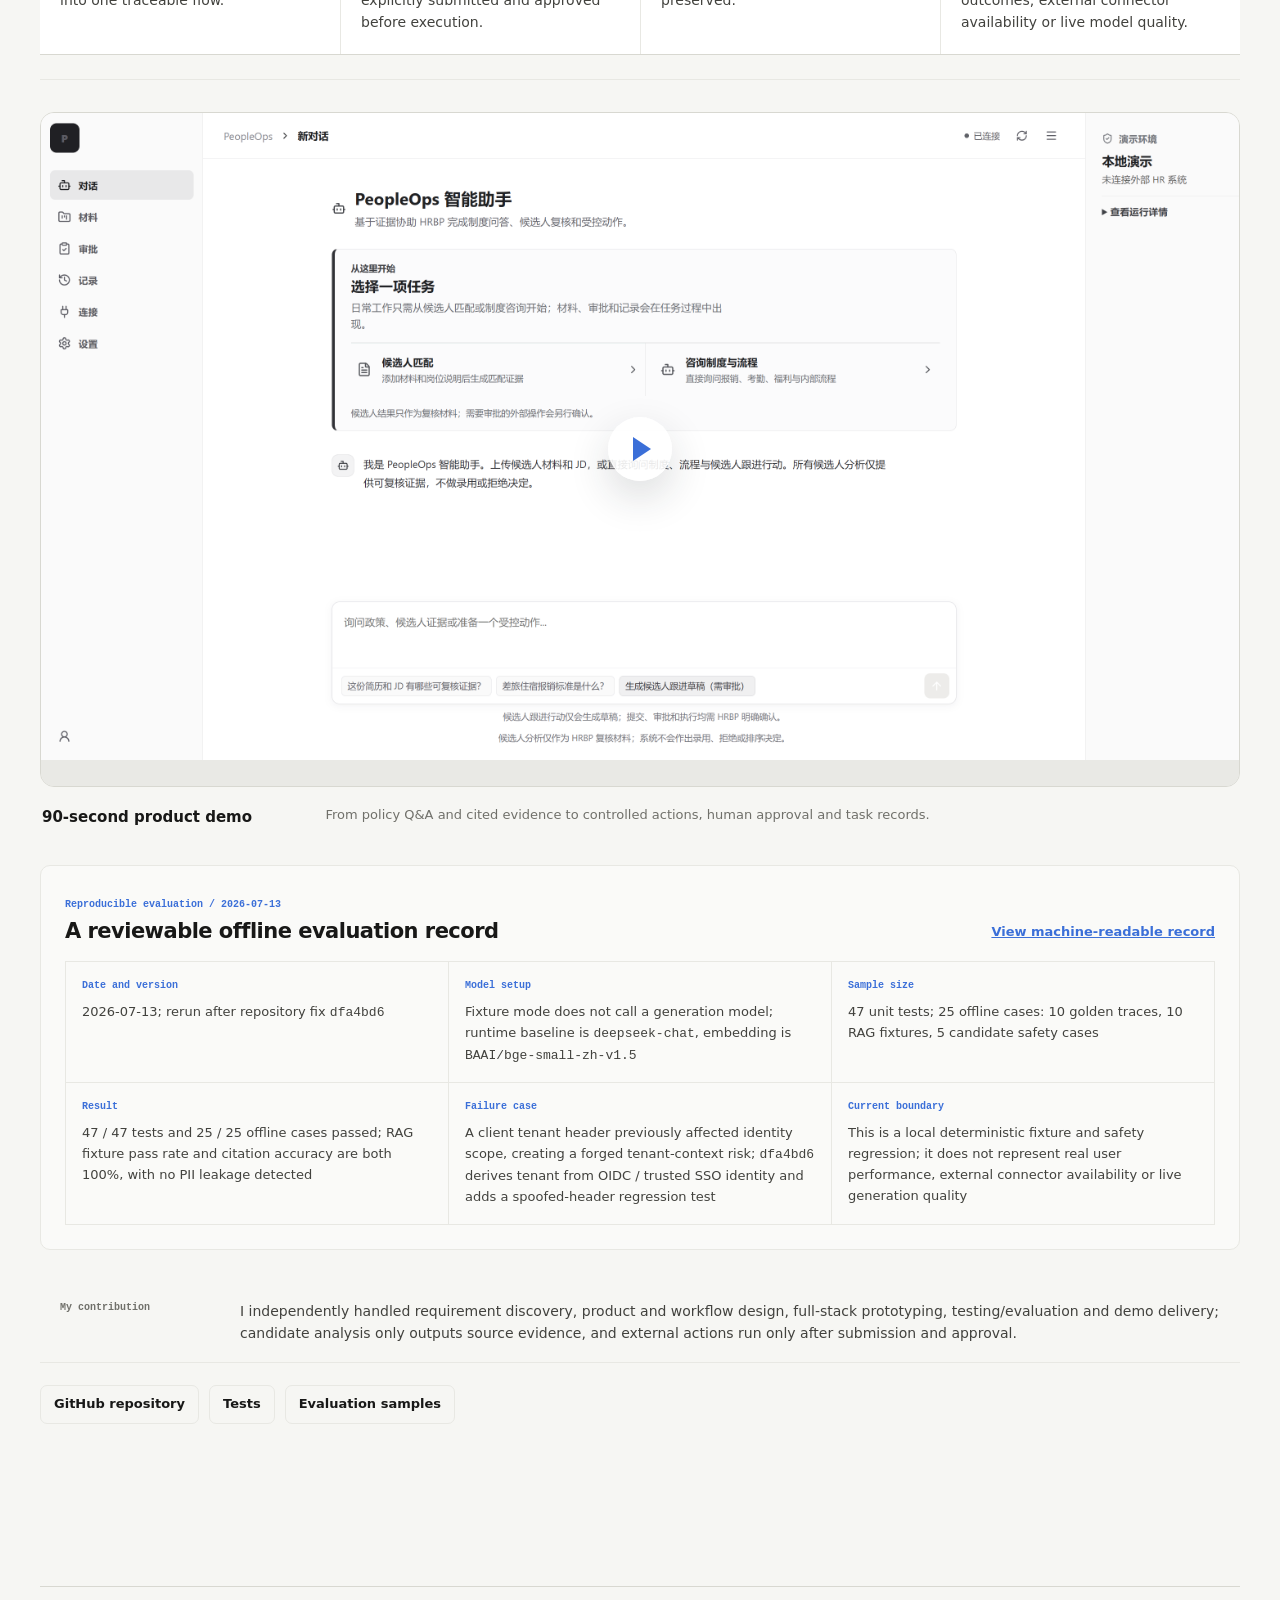
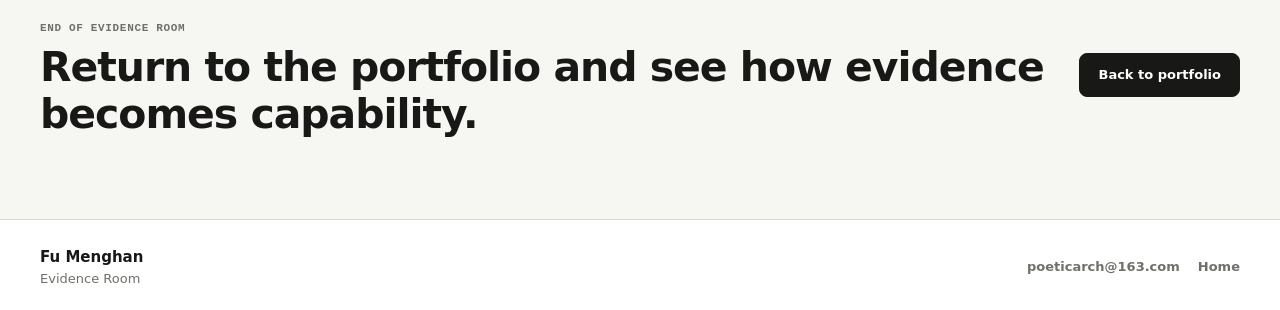
==== commit ba43cc7f: "feat: publish fully English AI Practice Consultant resume" ====
--- a/cases/index.html
+++ b/cases/index.html
@@ -1,12 +1,12 @@
 ﻿<!doctype html>
-<html lang="zh-CN">
+<html lang="en">
   <head>
     <meta charset="utf-8" />
     <meta name="viewport" content="width=device-width, initial-scale=1" />
-    <title>项目证据室 | 傅孟涵 AI Agent 作品集</title>
-    <meta name="description" content="傅孟涵 AI Agent 项目的角色、产品判断、测试评测、界面与当前边界。" />
-    <meta property="og:title" content="项目证据室 | 傅孟涵 AI Agent 作品集" />
-    <meta property="og:description" content="从产品判断到测试评测，查看四个 AI Agent 项目的完整验证路径。" />
+    <title>Evidence Room | Fu Menghan AI Practice Consultant Portfolio</title>
+    <meta name="description" content="Evidence room for Fu Menghan's AI Practice Consultant portfolio: role fit, product judgment, tests, interfaces and current boundaries." />
+    <meta property="og:title" content="Evidence Room | Fu Menghan AI Practice Consultant Portfolio" />
+    <meta property="og:description" content="Three AI practice projects with evidence paths, demos, tests and adoption boundaries." />
     <meta property="og:type" content="website" />
     <meta property="og:url" content="https://dafu110.github.io/agent-portfolio/cases/" />
     <meta property="og:image" content="https://dafu110.github.io/agent-portfolio/assets/portfolio-social-preview.png" />
@@ -21,252 +21,74 @@
     <link rel="stylesheet" href="../responsive.css" />
   </head>
   <body class="case-page">
-    <a class="skip-link" href="#main-content">跳到主要内容</a>
+    <a class="skip-link" href="#main-content">Skip to main content</a>
 
     <header class="site-header">
       <div class="container header-inner">
-        <a class="brand" href="../index.html" aria-label="返回作品集首页">
-          <strong>傅孟涵</strong>
-          <span>Evidence Room</span>
-        </a>
-        <button class="nav-toggle" type="button" aria-expanded="false" aria-controls="site-nav">
-          <span class="sr-only">打开案例导航</span><span aria-hidden="true">菜单</span>
-        </button>
-        <nav id="site-nav" class="nav" aria-label="案例导航">
-          <a href="#peopleops">PeopleOps</a>
-          <a href="#researchops">ResearchOps</a>
-          <a href="#knowflow">KnowFlow</a>
-          <a href="#data-analyst">Data Analyst</a>
-        </nav>
-        <a class="header-action" href="../index.html">返回首页</a>
+        <a class="brand" href="../index.html" aria-label="Back to portfolio home"><strong>Fu Menghan</strong><span>Evidence Room</span></a>
+        <button class="nav-toggle" type="button" aria-expanded="false" aria-controls="site-nav"><span class="sr-only">Open case navigation</span><span aria-hidden="true">Menu</span></button>
+        <nav id="site-nav" class="nav" aria-label="Case navigation"><a href="#ai-practice">AI Practice</a><a href="#buildloop">BuildLoop</a><a href="#peopleops">PeopleOps</a></nav>
+        <a class="header-action" href="../index.html">Back home</a>
       </div>
     </header>
 
     <main id="main-content">
       <section class="case-hero container" aria-labelledby="case-title">
-        <div>
-          <p class="eyebrow">Evidence room / 2026</p>
-          <h1 id="case-title" class="display-lines"><span>项目不是截图，</span><span>证据构成作品</span></h1>
-        </div>
-        <div class="case-hero-copy">
-          <p>这里回答四个问题：解决了什么、我做了哪些产品判断、验证证据在哪里、当前边界是什么。</p>
-          <p>所有指标只描述当前实现和样例集，不等同于真实线上业务成效。</p>
-        </div>
+        <div><p class="eyebrow">Evidence room / 2026</p><h1 id="case-title" class="display-lines"><span>Projects are not screenshots.</span><span>Evidence makes the work.</span></h1></div>
+        <div class="case-hero-copy"><p>This page answers four questions: what was solved, which product decisions I made, where the validation evidence lives, and how each project helps colleagues understand and adopt AI practice.</p><p>All metrics describe the current implementation and sample set only; they do not equal live production impact.</p></div>
       </section>
 
-      <section class="case-stats container" aria-label="项目证据摘要">
-        <div><span class="stat-label">PeopleOps</span><strong>47 / 47</strong><span>单元测试通过；25 / 25 离线案例通过，2026-07-13</span></div>
-        <div><span class="stat-label">ResearchOps</span><strong>32 条</strong><span><code>pytest</code> 与离线评测分列，分别复核任务队列、工具调用和运行状态</span></div>
-        <div><span class="stat-label">KnowFlow</span><strong>≥ 0.95</strong><span>主评测与 holdout 的通过门槛；这是标准，不作为实测成绩展示</span></div>
-        <div><span class="stat-label">边界</span><strong>本地原型</strong><span>四个项目只描述当前实现与样例集，不宣称生产成效</span></div>
+      <section class="case-stats container" aria-label="Project evidence summary">
+        <div><span class="stat-label">AI Practice</span><strong>4 cases</strong><span>Real SU-to-render prompt cases, workflow prototypes and team adoption toolkit material</span></div>
+        <div><span class="stat-label">BuildLoop</span><strong>283 tests</strong><span>Construction early-warning loop; 2 optional PostgreSQL integration tests skip when the database is not configured</span></div>
+        <div><span class="stat-label">PeopleOps</span><strong>47 / 47</strong><span>Unit tests passed; 25 / 25 offline cases passed on 2026-07-13</span></div>
+        <div><span class="stat-label">Boundary</span><strong>Local prototype</strong><span>The three projects describe current implementations and sample sets only, with no production claims</span></div>
       </section>
 
-      <nav class="evidence-index" aria-label="证据室项目快速导航">
-        <div class="container">
-          <span>项目索引</span>
-          <a href="#peopleops"><b>01</b> PeopleOps</a>
-          <a href="#researchops"><b>02</b> ResearchOps</a>
-          <a href="#knowflow"><b>03</b> KnowFlow</a>
-          <a href="#data-analyst"><b>04</b> Data Analyst</a>
-        </div>
-      </nav>
+      <nav class="evidence-index" aria-label="Evidence room project index"><div class="container"><span>Project index</span><a href="#ai-practice"><b>01</b> AI Practice</a><a href="#buildloop"><b>02</b> BuildLoop</a><a href="#peopleops"><b>03</b> PeopleOps</a></div></nav>
 
       <section class="verify-panel container" aria-labelledby="verify-title">
-        <div>
-          <p class="eyebrow">Verification path</p>
-          <h2 id="verify-title">四步完成一次项目复核</h2>
-        </div>
+        <div><p class="eyebrow">Verification path</p><h2 id="verify-title">Four steps for reviewing a project</h2></div>
         <ol>
-          <li><span>01</span><strong>读边界</strong><p>先看 README、使用对象、运行方式和明确不做什么。</p></li>
-          <li><span>02</span><strong>读证据</strong><p>检查 tests、evals、黄金轨迹与回归门禁。</p></li>
-          <li><span>03</span><strong>对界面</strong><p>确认界面状态与 API、工作流、权限逻辑相互对应。</p></li>
-          <li><span>04</span><strong>跑起来</strong><p>按照部署说明本地运行，观察成功、失败与重试路径。</p></li>
+          <li><span>01</span><strong>Read boundaries</strong><p>Start with README, target users, run instructions and explicit non-goals.</p></li>
+          <li><span>02</span><strong>Read evidence</strong><p>Check tests, evals, golden traces and regression gates.</p></li>
+          <li><span>03</span><strong>Check interface</strong><p>Confirm the UI state matches the API, workflow and permission logic.</p></li>
+          <li><span>04</span><strong>Run it locally</strong><p>Follow the deployment notes and observe success, failure and retry paths.</p></li>
         </ol>
       </section>
 
-      <section class="case-list container" aria-label="项目案例">
-        <article id="peopleops" class="case-file">
-          <div class="case-file-head">
-            <div>
-              <p class="project-kicker">01 / Flagship case</p>
-              <h2 class="case-title-parts"><span>PeopleOps</span><span>智能工作台</span></h2>
-              <p class="project-period">当前公开版本集中开发周期：<time datetime="2026-06-16">2026.06.16</time>–<time datetime="2026-07-12">2026.07.12</time></p>
-              <p>不是一个 HR 聊天机器人，而是一套把政策回答、候选人动作、人工审批与审计放进同一条链路的 Agent 工作台。</p>
-            </div>
-            <ul class="tag-row">
-              <li>RBAC</li>
-              <li>PII</li>
-              <li>审批流</li>
-              <li>审计</li>
-            </ul>
-          </div>
-          <div class="case-file-grid">
-            <section><span>用户场景</span><p>面向 HRBP 与招聘运营，将政策问答、候选人动作、人工审批和审计串成一条可追溯流程。</p></section>
-            <section><span>关键判断</span><p>候选人分析只输出来源证据；外部动作从草稿开始，必须显式提交并经审批执行。</p></section>
-            <section><span>当前证据</span><p>2026-07-13：47 / 47 项单元测试、25 / 25 条离线案例通过，并保留失败案例与修复记录。</p></section>
-            <section><span>项目边界</span><p>个人本地原型与确定性安全回归，不代表真实用户成效、外部连接器可用性或线上模型质量。</p></section>
-          </div>
-          <figure class="case-visual">
-            <img class="case-shot" src="../assets/peopleops-intelligence-console.png" width="2928" height="1582" loading="eager" decoding="async" fetchpriority="high" alt="PeopleOps Intelligence Console，展示政策问答、候选人流程、审批、权限与审计状态" />
-            <figcaption><span>界面证据 01</span><strong>主工作台同时暴露来源、动作状态、审批与审计入口</strong></figcaption>
-          </figure>
-          <figure class="demo-video-block case-demo-video">
-            <div class="demo-video-frame" data-state="paused">
-              <video data-project="peopleops" playsinline preload="metadata" poster="../assets/peopleops-intelligence-console.png" aria-label="PeopleOps Intelligence Agent 90 秒产品演示">
-                <source src="../assets/peopleops-real-agent-90s-1080p.mp4" type="video/mp4" />
-                <source src="../assets/peopleops-real-agent-90s-1080p.webm" type="video/webm" />
-                <track kind="captions" src="../assets/peopleops-demo-zh.vtt" srclang="zh" label="中文说明" />
-                当前浏览器不支持视频播放。<a href="../assets/peopleops-real-agent-90s-1080p.mp4">打开 PeopleOps 演示视频</a>。
-              </video>
-              <button class="demo-video-toggle" type="button" aria-label="播放 PeopleOps 演示视频"><span>播放</span></button>
-            </div>
-            <figcaption><strong>90 秒真实产品演示</strong><span>从制度问答与引用证据，到受控动作、人工审批和任务记录。</span></figcaption>
-          </figure>
-          <section id="peopleops-eval" class="eval-record" aria-labelledby="peopleops-eval-title">
-            <div class="eval-record-head">
-              <div><span>Reproducible evaluation / 2026-07-13</span><h3 id="peopleops-eval-title">一次可复核的离线评测记录</h3></div>
-              <a href="../evidence/peopleops-eval-2026-07-13.json">查看机器可读记录</a>
-            </div>
-            <dl class="eval-record-grid">
-              <div><dt>日期与版本</dt><dd>2026-07-13；仓库修复版本 <code>dfa4bd6</code> 之后复跑</dd></div>
-              <div><dt>模型口径</dt><dd>fixture 模式不调用生成模型；运行配置基线为 <code>deepseek-chat</code>，embedding 为 <code>BAAI/bge-small-zh-v1.5</code></dd></div>
-              <div><dt>样本量</dt><dd>47 项单元测试；25 条离线案例：10 条黄金轨迹、10 条 RAG fixture、5 条候选人安全案例</dd></div>
-              <div><dt>结果</dt><dd>47 / 47 测试、25 / 25 离线案例通过；RAG fixture 通过率与引用正确率均为 100%，未检出 PII 泄漏</dd></div>
-              <div><dt>失败案例</dt><dd>曾允许客户端 tenant header 影响身份范围，存在伪造租户上下文风险；<code>dfa4bd6</code> 改为从 OIDC / 可信 SSO 身份派生租户并增加 spoofed-header 回归测试</dd></div>
-              <div><dt>当前边界</dt><dd>这是本地确定性 fixture 与安全回归，不代表真实用户效果、外部连接器可用性或生成模型线上质量</dd></div>
-            </dl>
-          </section>
-          <div class="case-decision"><span>个人贡献</span><p>独立完成需求拆解、产品与工作流设计、前后端原型、测试评测和演示交付；候选人分析只输出来源证据，外部动作经提交与审批后执行。</p></div>
-          <div class="case-links">
-            <a href="https://github.com/dafu110/peopleops-intelligence-agent" target="_blank" rel="noreferrer">GitHub 仓库</a>
-            <a href="https://github.com/dafu110/peopleops-intelligence-agent/tree/main/backend/tests" target="_blank" rel="noreferrer">测试目录</a>
-            <a href="https://github.com/dafu110/peopleops-intelligence-agent/tree/main/evals" target="_blank" rel="noreferrer">评测样例</a>
-          </div>
+      <section class="case-list container" aria-label="Project cases">
+        <article id="ai-practice" class="case-file">
+          <div class="case-file-head"><div><p class="project-kicker">01 / AI practice pilot</p><h2 class="case-title-parts"><span>AI Practice Consultant</span><span>Architecture AI Pilot</span></h2><p class="project-period">Current public concentrated development period: <time datetime="2026-08-06">2026.08.06</time></p><p>This is not a one-off image-generation demo. It packages real design problems, structured prompting, review methods and team templates into a reusable AI practice pilot that colleagues can try, explain and scale.</p></div><ul class="tag-row"><li>SU input</li><li>TaskSpec</li><li>Review</li><li>Toolkit</li></ul></div>
+          <div class="case-file-grid"><section><span>User scenario</span><p>Architecture teams need to turn personal AI prompting from SU screenshots to presentation output into a reusable team process.</p></section><section><span>Key decision</span><p>Prompting is treated as a structured design task: define input, locked elements, editable variables, blocked changes and validation rules.</p></section><section><span>Current evidence</span><p>Four real SU-to-render prompt cases, one lightweight reviewable workflow prototype and a team adoption toolkit sample.</p></section><section><span>Project boundary</span><p>This is proposal and prototype material for practice adoption; it is not claimed to be a complete enterprise platform or production system.</p></section></div>
+          <figure class="demo-video-block case-demo-video ai-practice-video"><div class="demo-video-frame" data-state="paused"><video data-project="ai-practice-case" playsinline preload="metadata" poster="../assets/ai-practice-demo-first-frame.png" aria-label="AI Practice Consultant workflow demo"><source src="../AI%20Practice%20Consultant/ArchMind-English-Workflow-Demo-1920x1200.mp4" type="video/mp4" />Your browser does not support video playback. <a href="../AI%20Practice%20Consultant/ArchMind-English-Workflow-Demo-1920x1200.mp4">Open the AI Practice workflow demo video</a>.</video><button class="demo-video-toggle" type="button" aria-label="Play AI Practice Consultant workflow demo"><span>Play</span></button></div><figcaption><strong>Workflow demo</strong><span>Shows the practical path from real design input to a structured TaskSpec, review process and team adoption templates.</span></figcaption></figure>
+          <div class="case-decision"><span>My contribution</span><p>I organized real design pain points into SU-to-render prompt cases, structured TaskSpecs, review methods, workflow demos and a pilot toolkit so individual AI experiments can be reused, explained and promoted by the team.</p></div>
+          <div class="case-links"><a href="https://github.com/dafu110/Architecture-AI-Practice-Workspace" target="_blank" rel="noreferrer">GitHub workspace</a><a href="../AI%20Practice%20Consultant/AI_Practice_Portfolio_English_Architecture_AI_Pilot.pdf" target="_blank" rel="noreferrer">Pilot proposal PDF</a><a href="../AI%20Practice%20Consultant/Pilot_Toolkit_Example_English.pdf" target="_blank" rel="noreferrer">Toolkit example PDF</a><a href="../AI%20Practice%20Consultant/ArchMind-English-Workflow-Demo-1920x1200.mp4" target="_blank" rel="noreferrer">Workflow demo video</a></div>
         </article>
 
-        <article id="researchops" class="case-file">
-          <div class="case-file-head">
-            <div>
-              <p class="project-kicker">02 / Agent workflow</p>
-              <h2 class="case-title-parts"><span>ResearchOps</span><span>研究流程 Agent</span></h2>
-              <p class="project-period">当前公开版本集中开发周期：<time datetime="2026-07-08">2026.07.08</time>–<time datetime="2026-07-12">2026.07.12</time></p>
-              <p>让规划、工具调用、人工审批、失败与重试离开黑盒，变成一条可观察、可复核的执行时间线。</p>
-            </div>
-            <ul class="tag-row">
-              <li>Timeline</li>
-              <li>Tool call</li>
-              <li>Approval</li>
-              <li>Retry</li>
-            </ul>
-          </div>
-          <div class="case-file-grid">
-            <section><span>用户场景</span><p>面向研究与分析团队，需要让多步骤任务中的规划、工具、审批、失败与重试可观察。</p></section>
-            <section><span>关键判断</span><p>Planner 与工具执行层双重检查审批策略；批准后沿同一 <code>run_id</code> 恢复。</p></section>
-            <section><span>当前证据</span><p><code>pytest</code> 覆盖任务队列、工具注册和运行状态；32 条离线案例校验预定义轨迹与规则。</p></section>
-            <section><span>项目边界</span><p>个人本地原型与离线样例，不代表真实研究产出质量、外部工具稳定性或多人协作成效。</p></section>
-          </div>
-          <figure class="case-visual">
-            <img class="case-shot" src="../assets/researchops-dashboard.png" width="1529" height="857" loading="lazy" decoding="async" alt="ResearchOps dashboard，展示任务规划、工具调用、审批与运行时间线" />
-            <figcaption><span>界面证据 02</span><strong>每一步规划、工具调用、审批和重试都保留可观察状态</strong></figcaption>
-          </figure>
-          <div class="case-decision"><span>个人贡献</span><p>独立完成 Planner、任务队列、工具执行、审批恢复、运行时间线与离线评测；批准后沿同一 <code>run_id</code> 恢复。</p></div>
-          <div class="case-links">
-            <a href="https://github.com/dafu110/researchops-agent" target="_blank" rel="noreferrer">GitHub 仓库</a>
-            <a href="https://github.com/dafu110/researchops-agent/tree/main/tests" target="_blank" rel="noreferrer">测试目录</a>
-            <a href="https://github.com/dafu110/researchops-agent/blob/main/scripts/run_eval_gate.py" target="_blank" rel="noreferrer">评测门禁</a>
-          </div>
+        <article id="buildloop" class="case-file">
+          <div class="case-file-head"><div><p class="project-kicker">02 / Construction early warning</p><h2 class="case-title-parts"><span>BuildLoop AI</span><span>Construction loop</span></h2><p class="project-period">Current public concentrated development period: <time datetime="2026-08-06">2026.08.06</time></p><p>A locally auditable construction early-warning agent that connects drawings, BIM, standards, meetings, messages and site reports into reviewable, approvable and closable project items.</p></div><ul class="tag-row"><li>Evidence</li><li>Approval</li><li>Closeout</li><li>Evaluation</li></ul></div>
+          <div class="case-file-grid"><section><span>User scenario</span><p>A construction manager needs to compare many sources at once and catch weak signals between drawing revisions, BIM conflicts, code requirements and site deviations.</p></section><section><span>Key decision</span><p>An alert is not a conclusion. Every alert must carry source location, risk level, recommended action, approval state, execution trace and closeout evidence.</p></section><section><span>Current evidence</span><p>README records the baseline: 283 tests passed, 2 optional PostgreSQL integration tests skip without a database, and evaluation covers risk level, evidence location, recommended action and approval drafts.</p></section><section><span>Project boundary</span><p>The default analysis is local deterministic logic. External model enhancement and Feishu / Lark webhooks must be enabled explicitly and are not production claims.</p></section></div>
+          <figure class="demo-video-block case-demo-video buildloop-demo-video"><div class="demo-video-frame" data-state="paused"><video data-project="buildloop-case" playsinline preload="auto" aria-label="BuildLoop AI complete flow demo"><source src="../assets/buildloop-ai-complete-flow.webm" type="video/webm" />Your browser does not support video playback. <a href="../assets/buildloop-ai-complete-flow.webm">Open the BuildLoop AI demo video</a>.</video><button class="demo-video-toggle" type="button" aria-label="Play BuildLoop AI complete flow demo"><span>Play</span></button></div><figcaption><strong>Complete flow demo</strong><span>From multi-source import and evidence linking to alert triage, human review actions and closeout tracking, the demo shows the full loop directly.</span></figcaption></figure>
+          <div class="case-decision"><span>My contribution</span><p>I organized multi-source parsing, evidence location, alert triage, human execution and closeout records into an auditable process, then fed the actions back into later evaluation and rule calibration data.</p></div>
+          <div class="case-links"><a href="https://github.com/dafu110/BuildLoop-Al" target="_blank" rel="noreferrer">GitHub repository</a><a href="https://github.com/dafu110/BuildLoop-Al/blob/main/docs/demo-script.md" target="_blank" rel="noreferrer">Demo script</a><a href="https://github.com/dafu110/BuildLoop-Al/blob/main/docs/evaluation.md" target="_blank" rel="noreferrer">Evaluation guide</a><a href="https://github.com/dafu110/BuildLoop-Al/tree/main/tests" target="_blank" rel="noreferrer">Tests</a></div>
         </article>
 
-        <article id="knowflow" class="case-file">
-          <div class="case-file-head">
-            <div>
-              <p class="project-kicker">03 / Enterprise RAG</p>
-              <h2 class="case-title-parts"><span>KnowFlow</span><span>企业知识库</span></h2>
-              <p class="project-period">当前公开版本集中开发周期：<time datetime="2026-07-07">2026.07.07</time>–<time datetime="2026-07-12">2026.07.12</time></p>
-              <p>不只连接向量库，而是同时处理检索质量、权限过滤、来源可信度与拒答边界。</p>
-            </div>
-            <ul class="tag-row">
-              <li>Hybrid search</li>
-              <li>ACL</li>
-              <li>Citation</li>
-              <li>Refusal</li>
-            </ul>
-          </div>
-          <div class="case-file-grid">
-            <section><span>用户场景</span><p>面向企业员工和知识运营，在带权限的内部语料中获得有来源、能拒答的可信回答。</p></section>
-            <section><span>关键判断</span><p>权限过滤先于相关性排序，未授权内容不进入分数、调试轨迹、引用或最终上下文。</p></section>
-            <section><span>当前证据</span><p>主评测集与 holdout 集的 Recall@k、引用准确性等门槛均定义为 <code>&gt;= 0.95</code>。</p></section>
-            <section><span>项目边界</span><p>门槛是通过标准而非实测成绩；当前为本地样例语料和离线评测，不代表生产检索质量。</p></section>
-          </div>
-          <figure class="case-visual">
-            <img class="case-shot" src="../assets/knowflow-dashboard.png" width="3072" height="1582" loading="lazy" decoding="async" alt="KnowFlow RAG dashboard，展示带引用回答、权限过滤与检索评测" />
-            <figcaption><span>界面证据 03</span><strong>可信回答不仅显示结论，也显示引用、权限与拒答边界</strong></figcaption>
-          </figure>
-          <div class="case-decision"><span>个人贡献</span><p>独立完成语料处理、检索链路、ACL 过滤、引用与拒答策略及评测门禁；权限过滤先于相关性排序。</p></div>
-          <div class="case-links">
-            <a href="https://github.com/dafu110/knowflow-rag-agent" target="_blank" rel="noreferrer">GitHub 仓库</a>
-            <a href="https://github.com/dafu110/knowflow-rag-agent/blob/main/evals/rag_eval_set.jsonl" target="_blank" rel="noreferrer">评测集</a>
-            <a href="https://github.com/dafu110/knowflow-rag-agent/blob/main/tests/test_rag_agent.py" target="_blank" rel="noreferrer">RAG 测试</a>
-          </div>
-        </article>
-
-        <article id="data-analyst" class="case-file">
-          <div class="case-file-head">
-            <div>
-              <p class="project-kicker">04 / Data product</p>
-              <h2 class="case-title-parts"><span>Data Analyst</span><span>数据分析 Agent</span></h2>
-              <p class="project-period">当前公开版本集中开发周期：<time datetime="2026-07-07">2026.07.07</time>–<time datetime="2026-07-12">2026.07.12</time></p>
-              <p>先理解字段和数据质量，再允许受控执行，把一次性数据问答变成可检查、可导出的分析流程。</p>
-            </div>
-            <ul class="tag-row">
-              <li>Read-only SQL</li>
-              <li>Sandbox</li>
-              <li>Quality check</li>
-              <li>Report</li>
-            </ul>
-          </div>
-          <div class="case-file-grid">
-            <section><span>用户场景</span><p>面向业务分析请求，从陌生字段、数据质量问题和自然语言问题进入可交付报告。</p></section>
-            <section><span>关键判断</span><p>执行前由用户审批签名计划；Python 只在无网络、只读、降权的隔离环境中运行。</p></section>
-            <section><span>当前证据</span><p>可检查字段与质量问题识别、SQL / Python 隔离执行，以及多格式报告输出路径。</p></section>
-            <section><span>项目边界</span><p>个人本地原型与样例数据；功能路径不代表真实业务数据质量、分析准确性或生产吞吐。</p></section>
-          </div>
-          <figure class="case-visual">
-            <img class="case-shot" src="../assets/data-analyst-workbench.png" width="3072" height="1582" loading="lazy" decoding="async" alt="Data Analyst 工作台，展示字段理解、质量检查、受控分析与报告输出" />
-            <figcaption><span>界面证据 04</span><strong>从字段理解到隔离执行和报告输出，过程状态持续可检查</strong></figcaption>
-          </figure>
-          <div class="case-decision"><span>个人贡献</span><p>独立完成字段理解、质量检查、计划审批、SQL / Python 受控执行与报告导出；Python 在无网络、只读、降权的 Docker worker 中运行。</p></div>
-          <div class="case-links">
-            <a href="https://github.com/dafu110/data-analyst-agent" target="_blank" rel="noreferrer">GitHub 仓库</a>
-            <a href="https://github.com/dafu110/data-analyst-agent/tree/main/tests" target="_blank" rel="noreferrer">测试目录</a>
-            <a href="https://github.com/dafu110/data-analyst-agent/tree/main/evals" target="_blank" rel="noreferrer">评测样例</a>
-          </div>
+        <article id="peopleops" class="case-file">
+          <div class="case-file-head"><div><p class="project-kicker">03 / PeopleOps workflow</p><h2 class="case-title-parts"><span>PeopleOps</span><span>Smart workspace</span></h2><p class="project-period">Current public concentrated development period: <time datetime="2026-06-16">2026.06.16</time> - <time datetime="2026-07-12">2026.07.12</time></p><p>Not an HR chatbot, but an agent workspace that puts policy answers, candidate actions, human approvals and audit into one linked workflow.</p></div><ul class="tag-row"><li>RBAC</li><li>PII</li><li>Approval flow</li><li>Audit</li></ul></div>
+          <div class="case-file-grid"><section><span>User scenario</span><p>For HRBPs and recruiting operations, this connects policy Q&A, candidate actions, human approval and audit into one traceable flow.</p></section><section><span>Key decision</span><p>Candidate analysis only outputs source evidence. External actions begin as drafts and must be explicitly submitted and approved before execution.</p></section><section><span>Current evidence</span><p>On 2026-07-13, 47 / 47 unit tests and 25 / 25 offline cases passed, with failure cases and fixes preserved.</p></section><section><span>Project boundary</span><p>This is a local prototype and deterministic safety regression; it does not represent real user outcomes, external connector availability or live model quality.</p></section></div>
+          <figure class="demo-video-block case-demo-video peopleops-demo-video"><div class="demo-video-frame" data-state="paused"><video data-project="peopleops" playsinline preload="metadata" poster="../assets/peopleops-intelligence-console.png" aria-label="PeopleOps Intelligence Agent 90-second product demo"><source src="../assets/peopleops-real-agent-90s-1080p.mp4" type="video/mp4" /><source src="../assets/peopleops-real-agent-90s-1080p.webm" type="video/webm" /><track kind="captions" src="../assets/peopleops-demo-en.vtt" srclang="en" label="English captions" />Your browser does not support video playback. <a href="../assets/peopleops-real-agent-90s-1080p.mp4">Open the PeopleOps demo video</a>.</video><button class="demo-video-toggle" type="button" aria-label="Play PeopleOps demo video"><span>Play</span></button></div><figcaption><strong>90-second product demo</strong><span>From policy Q&A and cited evidence to controlled actions, human approval and task records.</span></figcaption></figure>
+          <section id="peopleops-eval" class="eval-record" aria-labelledby="peopleops-eval-title"><div class="eval-record-head"><div><span>Reproducible evaluation / 2026-07-13</span><h3 id="peopleops-eval-title">A reviewable offline evaluation record</h3></div><a href="../evidence/peopleops-eval-2026-07-13.json">View machine-readable record</a></div><dl class="eval-record-grid"><div><dt>Date and version</dt><dd>2026-07-13; rerun after repository fix <code>dfa4bd6</code></dd></div><div><dt>Model setup</dt><dd>Fixture mode does not call a generation model; runtime baseline is <code>deepseek-chat</code>, embedding is <code>BAAI/bge-small-zh-v1.5</code></dd></div><div><dt>Sample size</dt><dd>47 unit tests; 25 offline cases: 10 golden traces, 10 RAG fixtures, 5 candidate safety cases</dd></div><div><dt>Result</dt><dd>47 / 47 tests and 25 / 25 offline cases passed; RAG fixture pass rate and citation accuracy are both 100%, with no PII leakage detected</dd></div><div><dt>Failure case</dt><dd>A client tenant header previously affected identity scope, creating a forged tenant-context risk; <code>dfa4bd6</code> derives tenant from OIDC / trusted SSO identity and adds a spoofed-header regression test</dd></div><div><dt>Current boundary</dt><dd>This is a local deterministic fixture and safety regression; it does not represent real user performance, external connector availability or live generation quality</dd></div></dl></section>
+          <div class="case-decision"><span>My contribution</span><p>I independently handled requirement discovery, product and workflow design, full-stack prototyping, testing/evaluation and demo delivery; candidate analysis only outputs source evidence, and external actions run only after submission and approval.</p></div>
+          <div class="case-links"><a href="https://github.com/dafu110/peopleops-intelligence-agent" target="_blank" rel="noreferrer">GitHub repository</a><a href="https://github.com/dafu110/peopleops-intelligence-agent/tree/main/backend/tests" target="_blank" rel="noreferrer">Tests</a><a href="https://github.com/dafu110/peopleops-intelligence-agent/tree/main/evals" target="_blank" rel="noreferrer">Evaluation samples</a></div>
         </article>
       </section>
 
-      <section class="cta-section" aria-labelledby="case-end-title">
-        <div class="container cta-card">
-          <div>
-            <p class="eyebrow">End of evidence room</p>
-            <h2 id="case-end-title">回到作品集，看证据如何构成能力</h2>
-          </div>
-          <a class="button button-primary" href="../index.html">返回作品集</a>
-        </div>
-      </section>
+      <section class="cta-section" aria-labelledby="case-end-title"><div class="container cta-card"><div><p class="eyebrow">End of evidence room</p><h2 id="case-end-title">Return to the portfolio and see how evidence becomes capability.</h2></div><a class="button button-primary" href="../index.html">Back to portfolio</a></div></section>
     </main>
 
-    <footer class="footer">
-      <div class="container footer-inner">
-        <div>
-          <strong>傅孟涵</strong>
-          <span>Evidence Room</span>
-        </div>
-        <div class="footer-links">
-          <a href="mailto:poeticarch@163.com">poeticarch@163.com</a>
-          <a href="../index.html">首页</a>
-        </div>
-      </div>
-    </footer>
+    <footer class="footer"><div class="container footer-inner"><div><strong>Fu Menghan</strong><span>Evidence Room</span></div><div class="footer-links"><a href="mailto:poeticarch@163.com">poeticarch@163.com</a><a href="../index.html">Home</a></div></div></footer>
     <script src="../site.js" defer></script>
   </body>
 </html>
+
--- a/components.css
+++ b/components.css
@@ -480,6 +480,9 @@
 }
 
 .case-demo-video { --product-frame-ratio: 2928 / 1582; --video-fit: contain; margin-block: 20px; padding-inline: 0; }
+.ai-practice-video { --product-frame-ratio: 1920 / 1200; --video-fit: contain; }
+.buildloop-demo-video { --product-frame-ratio: 1920 / 1200; --video-fit: contain; }
+.peopleops-demo-video { --product-frame-ratio: 16 / 9; --video-fit: contain; }
 
 .capability-section {
   border-block: 1px solid var(--line);
--- a/responsive.css
+++ b/responsive.css
@@ -86,7 +86,7 @@
   }
 
   .project-jump {
-    grid-template-columns: repeat(2, minmax(0, 1fr));
+    grid-template-columns: minmax(0, 1fr);
   }
 
   .project-jump > span {
@@ -389,7 +389,7 @@
   }
 
   .supporting-projects {
-    grid-template-columns: repeat(2, minmax(0, 1fr));
+    grid-template-columns: minmax(0, 1fr);
   }
 
 }
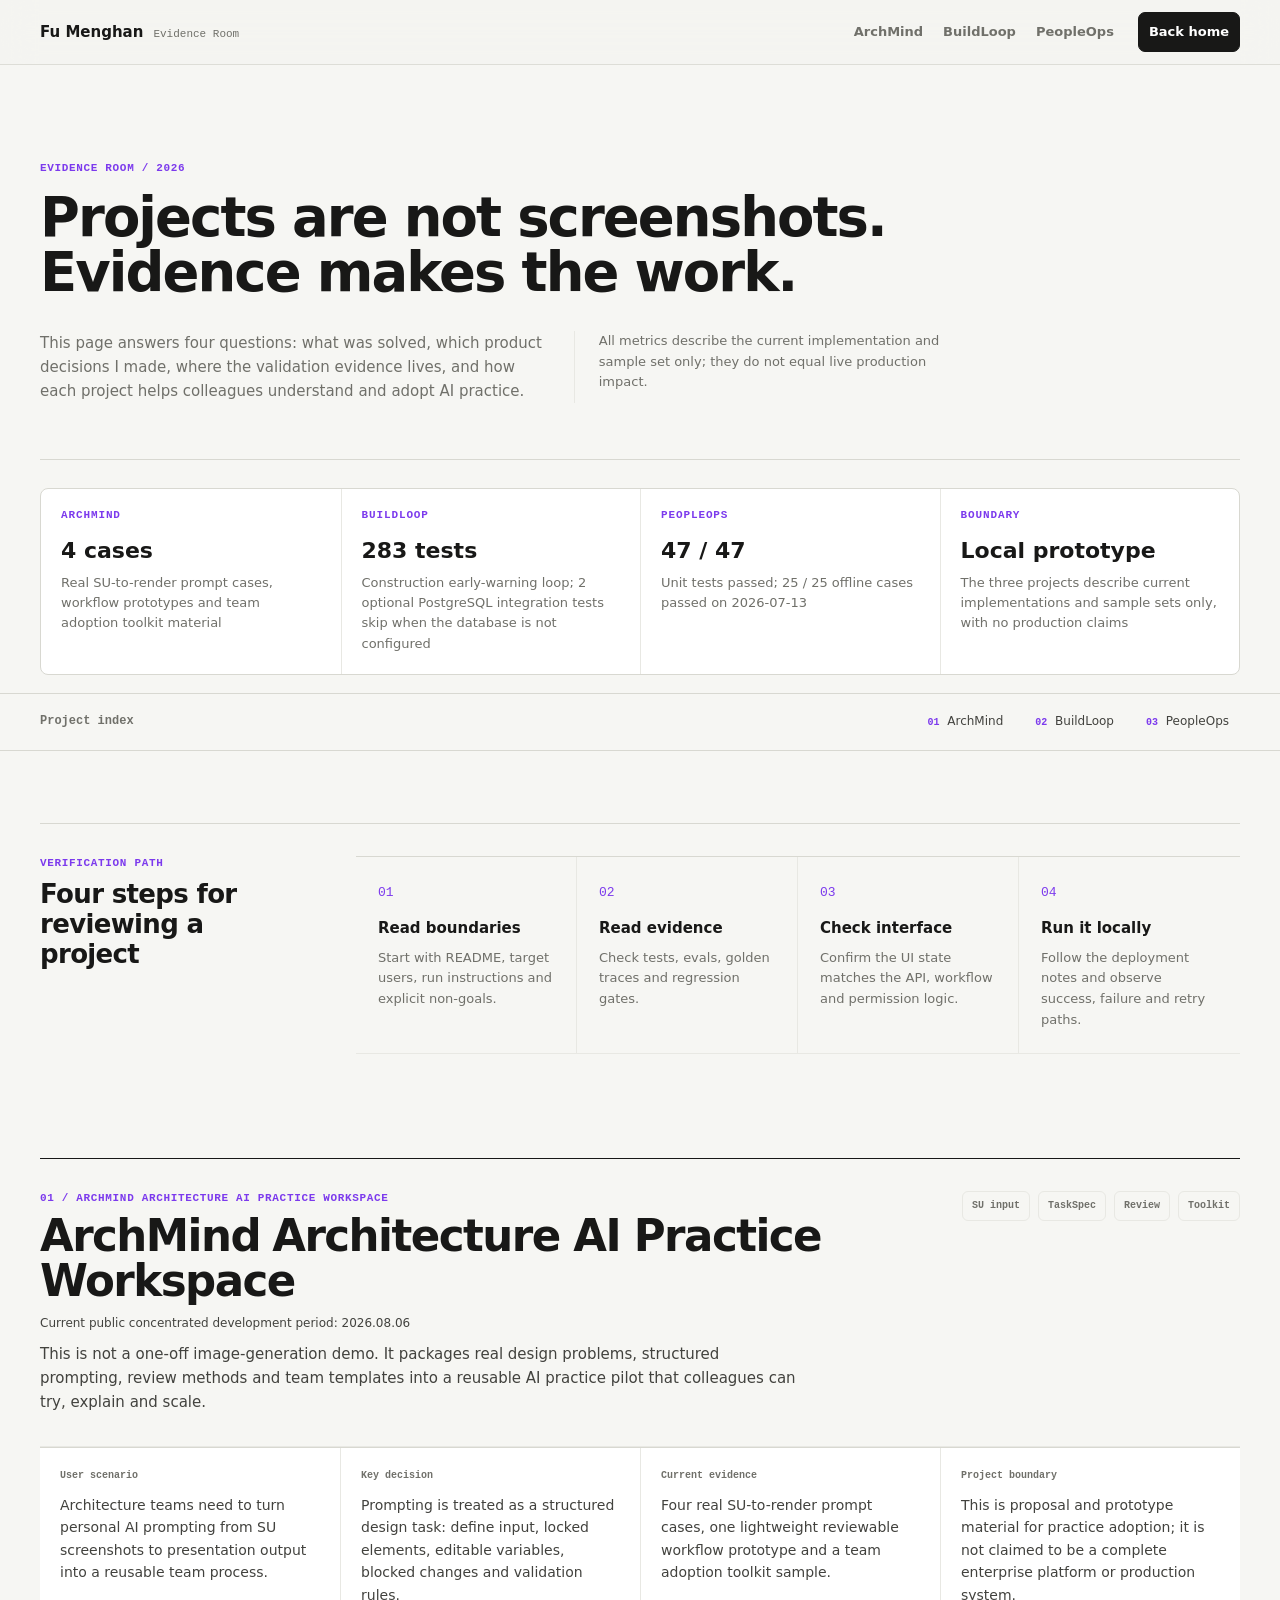
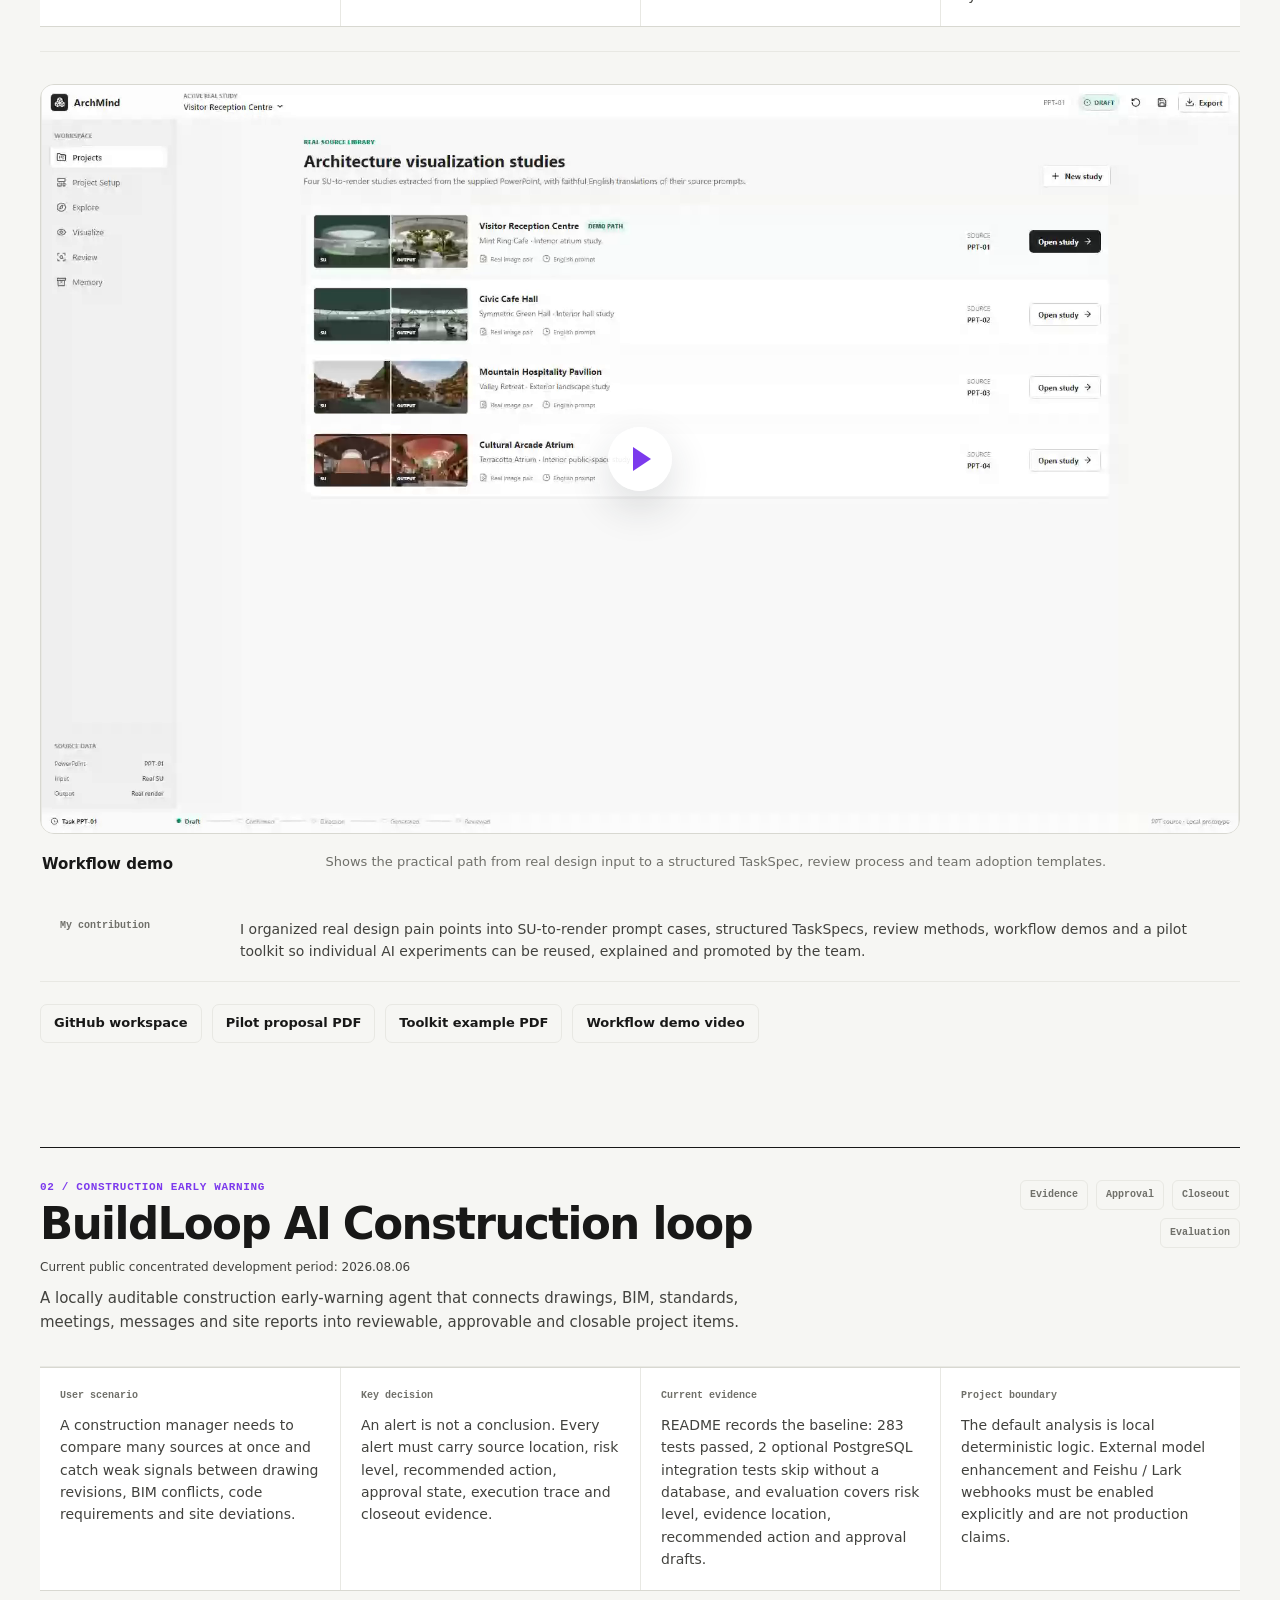
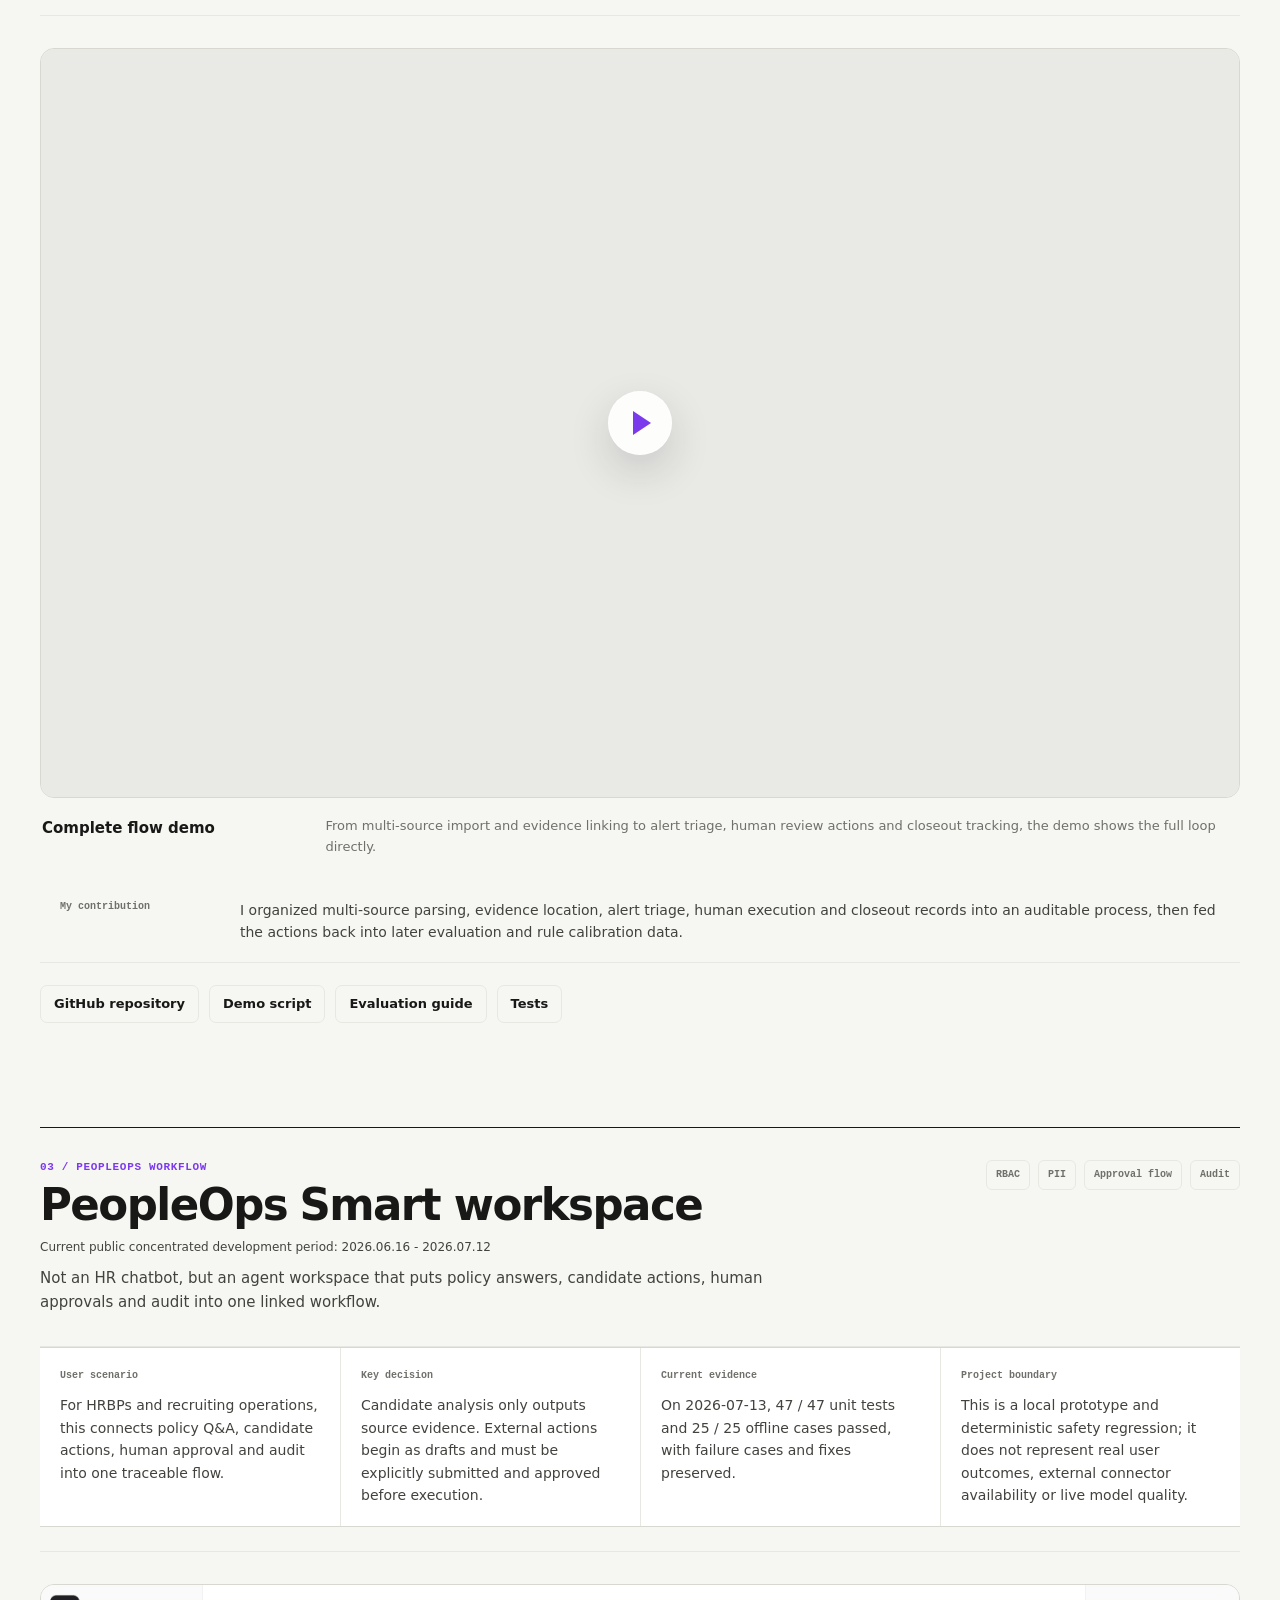
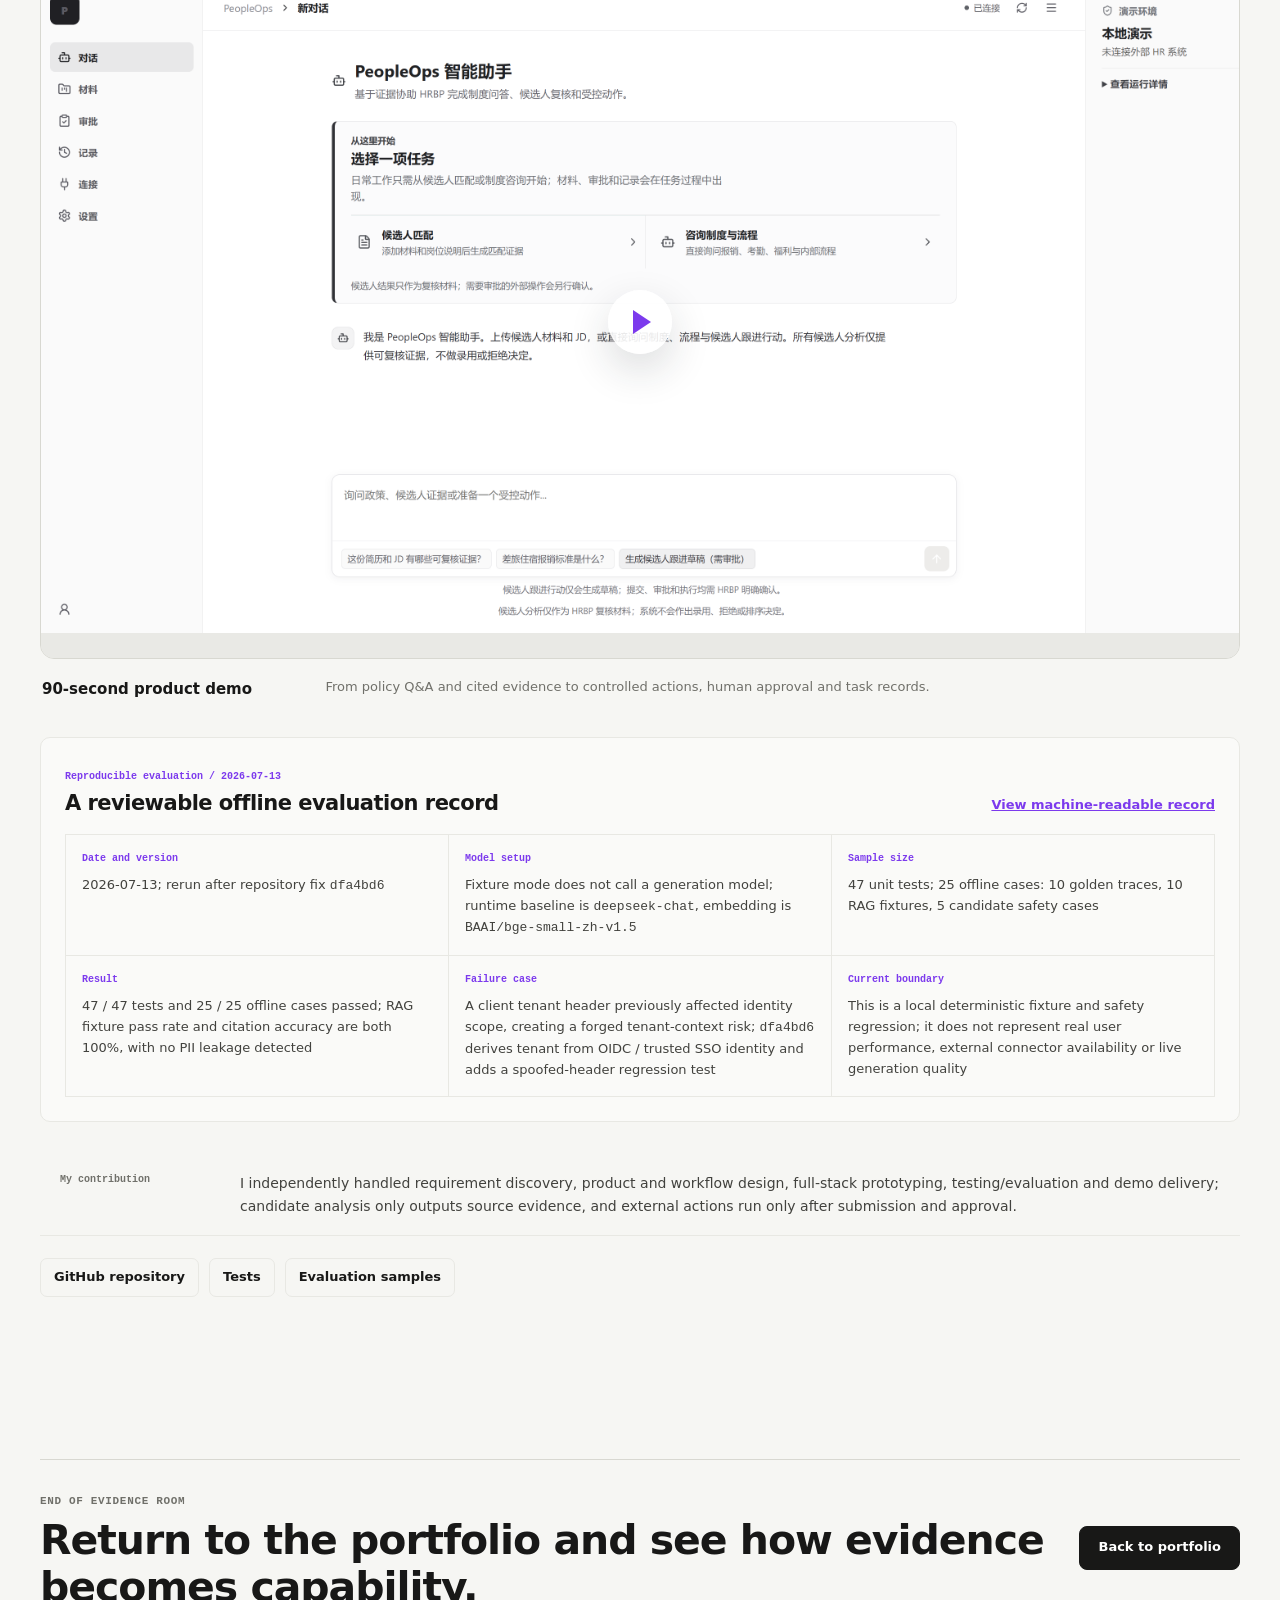
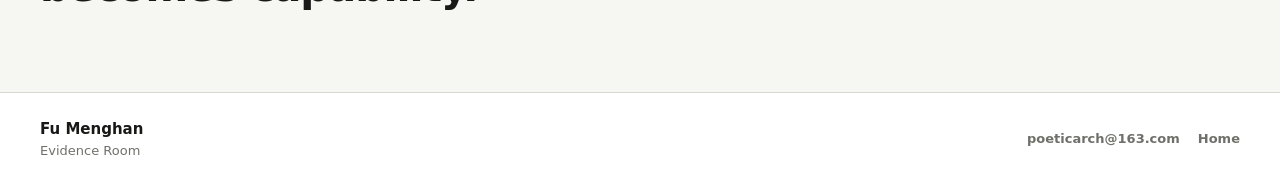
==== commit 41ad4757: "fix: align first project name with ArchMind repo" ====
--- a/cases/index.html
+++ b/cases/index.html
@@ -1,4 +1,4 @@
-﻿<!doctype html>
+<!doctype html>
 <html lang="en">
   <head>
     <meta charset="utf-8" />
@@ -27,7 +27,7 @@
       <div class="container header-inner">
         <a class="brand" href="../index.html" aria-label="Back to portfolio home"><strong>Fu Menghan</strong><span>Evidence Room</span></a>
         <button class="nav-toggle" type="button" aria-expanded="false" aria-controls="site-nav"><span class="sr-only">Open case navigation</span><span aria-hidden="true">Menu</span></button>
-        <nav id="site-nav" class="nav" aria-label="Case navigation"><a href="#ai-practice">AI Practice</a><a href="#buildloop">BuildLoop</a><a href="#peopleops">PeopleOps</a></nav>
+        <nav id="site-nav" class="nav" aria-label="Case navigation"><a href="#ai-practice">ArchMind</a><a href="#buildloop">BuildLoop</a><a href="#peopleops">PeopleOps</a></nav>
         <a class="header-action" href="../index.html">Back home</a>
       </div>
     </header>
@@ -39,13 +39,13 @@
       </section>
 
       <section class="case-stats container" aria-label="Project evidence summary">
-        <div><span class="stat-label">AI Practice</span><strong>4 cases</strong><span>Real SU-to-render prompt cases, workflow prototypes and team adoption toolkit material</span></div>
+        <div><span class="stat-label">ArchMind</span><strong>4 cases</strong><span>Real SU-to-render prompt cases, workflow prototypes and team adoption toolkit material</span></div>
         <div><span class="stat-label">BuildLoop</span><strong>283 tests</strong><span>Construction early-warning loop; 2 optional PostgreSQL integration tests skip when the database is not configured</span></div>
         <div><span class="stat-label">PeopleOps</span><strong>47 / 47</strong><span>Unit tests passed; 25 / 25 offline cases passed on 2026-07-13</span></div>
         <div><span class="stat-label">Boundary</span><strong>Local prototype</strong><span>The three projects describe current implementations and sample sets only, with no production claims</span></div>
       </section>
 
-      <nav class="evidence-index" aria-label="Evidence room project index"><div class="container"><span>Project index</span><a href="#ai-practice"><b>01</b> AI Practice</a><a href="#buildloop"><b>02</b> BuildLoop</a><a href="#peopleops"><b>03</b> PeopleOps</a></div></nav>
+      <nav class="evidence-index" aria-label="Evidence room project index"><div class="container"><span>Project index</span><a href="#ai-practice"><b>01</b> ArchMind</a><a href="#buildloop"><b>02</b> BuildLoop</a><a href="#peopleops"><b>03</b> PeopleOps</a></div></nav>
 
       <section class="verify-panel container" aria-labelledby="verify-title">
         <div><p class="eyebrow">Verification path</p><h2 id="verify-title">Four steps for reviewing a project</h2></div>
@@ -59,9 +59,9 @@
 
       <section class="case-list container" aria-label="Project cases">
         <article id="ai-practice" class="case-file">
-          <div class="case-file-head"><div><p class="project-kicker">01 / AI practice pilot</p><h2 class="case-title-parts"><span>AI Practice Consultant</span><span>Architecture AI Pilot</span></h2><p class="project-period">Current public concentrated development period: <time datetime="2026-08-06">2026.08.06</time></p><p>This is not a one-off image-generation demo. It packages real design problems, structured prompting, review methods and team templates into a reusable AI practice pilot that colleagues can try, explain and scale.</p></div><ul class="tag-row"><li>SU input</li><li>TaskSpec</li><li>Review</li><li>Toolkit</li></ul></div>
+          <div class="case-file-head"><div><p class="project-kicker">01 / ArchMind Architecture AI Practice Workspace</p><h2 class="case-title-parts"><span>ArchMind</span><span>Architecture AI Practice Workspace</span></h2><p class="project-period">Current public concentrated development period: <time datetime="2026-08-06">2026.08.06</time></p><p>This is not a one-off image-generation demo. It packages real design problems, structured prompting, review methods and team templates into a reusable AI practice pilot that colleagues can try, explain and scale.</p></div><ul class="tag-row"><li>SU input</li><li>TaskSpec</li><li>Review</li><li>Toolkit</li></ul></div>
           <div class="case-file-grid"><section><span>User scenario</span><p>Architecture teams need to turn personal AI prompting from SU screenshots to presentation output into a reusable team process.</p></section><section><span>Key decision</span><p>Prompting is treated as a structured design task: define input, locked elements, editable variables, blocked changes and validation rules.</p></section><section><span>Current evidence</span><p>Four real SU-to-render prompt cases, one lightweight reviewable workflow prototype and a team adoption toolkit sample.</p></section><section><span>Project boundary</span><p>This is proposal and prototype material for practice adoption; it is not claimed to be a complete enterprise platform or production system.</p></section></div>
-          <figure class="demo-video-block case-demo-video ai-practice-video"><div class="demo-video-frame" data-state="paused"><video data-project="ai-practice-case" playsinline preload="metadata" poster="../assets/ai-practice-demo-first-frame.png" aria-label="AI Practice Consultant workflow demo"><source src="../AI%20Practice%20Consultant/ArchMind-English-Workflow-Demo-1920x1200.mp4" type="video/mp4" />Your browser does not support video playback. <a href="../AI%20Practice%20Consultant/ArchMind-English-Workflow-Demo-1920x1200.mp4">Open the AI Practice workflow demo video</a>.</video><button class="demo-video-toggle" type="button" aria-label="Play AI Practice Consultant workflow demo"><span>Play</span></button></div><figcaption><strong>Workflow demo</strong><span>Shows the practical path from real design input to a structured TaskSpec, review process and team adoption templates.</span></figcaption></figure>
+          <figure class="demo-video-block case-demo-video ai-practice-video"><div class="demo-video-frame" data-state="paused"><video data-project="ai-practice-case" playsinline preload="metadata" poster="../assets/ai-practice-demo-first-frame.png" aria-label="ArchMind workflow demo"><source src="../AI%20Practice%20Consultant/ArchMind-English-Workflow-Demo-1920x1200.mp4" type="video/mp4" />Your browser does not support video playback. <a href="../AI%20Practice%20Consultant/ArchMind-English-Workflow-Demo-1920x1200.mp4">Open the ArchMind workflow demo video</a>.</video><button class="demo-video-toggle" type="button" aria-label="Play ArchMind workflow demo"><span>Play</span></button></div><figcaption><strong>Workflow demo</strong><span>Shows the practical path from real design input to a structured TaskSpec, review process and team adoption templates.</span></figcaption></figure>
           <div class="case-decision"><span>My contribution</span><p>I organized real design pain points into SU-to-render prompt cases, structured TaskSpecs, review methods, workflow demos and a pilot toolkit so individual AI experiments can be reused, explained and promoted by the team.</p></div>
           <div class="case-links"><a href="https://github.com/dafu110/Architecture-AI-Practice-Workspace" target="_blank" rel="noreferrer">GitHub workspace</a><a href="../AI%20Practice%20Consultant/AI_Practice_Portfolio_English_Architecture_AI_Pilot.pdf" target="_blank" rel="noreferrer">Pilot proposal PDF</a><a href="../AI%20Practice%20Consultant/Pilot_Toolkit_Example_English.pdf" target="_blank" rel="noreferrer">Toolkit example PDF</a><a href="../AI%20Practice%20Consultant/ArchMind-English-Workflow-Demo-1920x1200.mp4" target="_blank" rel="noreferrer">Workflow demo video</a></div>
         </article>
--- a/base.css
+++ b/base.css
@@ -8,8 +8,8 @@
   --muted: #70706a;
   --line: #e8e8e3;
   --line-dark: #d8d8d1;
-  --accent: #3b6fd8;
-  --accent-soft: #eef3fc;
+  --accent: #7c3aed;
+  --accent-soft: #f0f0ec;
   --soft: #f0f0ec;
   --surface: #fafaf8;
   --max: 1200px;
--- a/components.css
+++ b/components.css
@@ -620,32 +620,38 @@
 
 .case-hero {
   display: grid;
-  grid-template-columns: minmax(0, 1fr) minmax(320px, 0.45fr);
-  gap: 88px;
+  grid-template-columns: minmax(0, 1fr);
+  gap: 30px;
   align-items: end;
-  min-height: 58svh;
-  padding-block: 88px 56px;
+  min-height: auto;
+  padding-block: 96px 56px;
   border-bottom: 1px solid var(--line-dark);
 }
 
 .case-hero h1 {
-  width: min(100%, 560px);
-  max-width: 560px;
+  width: min(100%, 850px);
+  max-width: 850px;
   margin-top: 14px;
-  font-size: clamp(3rem, 5vw, 4.75rem);
+  font-size: clamp(2.9rem, 4.25vw, 4rem);
   font-weight: 700;
-  letter-spacing: -0.04em;
+  letter-spacing: -0.035em;
   line-height: 1.02;
+  text-wrap: balance;
 }
 
 .case-hero-copy {
   display: grid;
-  gap: 14px;
+  grid-template-columns: minmax(0, 0.58fr) minmax(260px, 0.42fr);
+  gap: 28px;
+  max-width: 900px;
+  justify-self: start;
 }
 
 .case-hero-copy p:last-child {
-  padding-top: 14px;
-  border-top: 1px solid var(--line);
+  padding-top: 0;
+  padding-left: 24px;
+  border-top: 0;
+  border-left: 1px solid var(--line);
   font-size: 13px;
 }
 
--- a/responsive.css
+++ b/responsive.css
@@ -68,11 +68,34 @@
   }
 
   .section-title h2 {
-    font-size: clamp(2.5rem, 7vw, 3.5rem);
+    font-size: clamp(2.25rem, 6.5vw, 3.2rem);
+  }
+
+  .section-title.compact h2 {
+    max-width: 10ch;
+    font-size: clamp(2rem, 8vw, 2.8rem);
+    line-height: 0.98;
+  }
+
+  .section-title.compact p {
+    max-width: 42ch;
   }
 
   .case-hero {
     min-height: auto;
+  }
+
+  .case-hero-copy {
+    grid-template-columns: 1fr;
+    max-width: none;
+    justify-self: stretch;
+  }
+
+  .case-hero-copy p:last-child {
+    padding-top: 14px;
+    padding-left: 0;
+    border-top: 1px solid var(--line);
+    border-left: 0;
   }
 
   .profile-stack {
@@ -423,6 +446,18 @@
     line-height: 1.65;
   }
 
+  .section-title.compact h2 {
+    max-width: 13ch;
+    font-size: clamp(1.85rem, 8.4vw, 2.35rem);
+    line-height: 1;
+  }
+
+  .section-title.compact p {
+    max-width: 38ch;
+    font-size: 14px;
+  }
+
+
   .hero-proof {
     grid-template-columns: repeat(3, minmax(0, 1fr));
     gap: 0;
@@ -532,12 +567,30 @@
   }
 
   .evidence-panel dl div {
-    grid-template-columns: 34px minmax(0, 1fr);
-    padding-block: 9px;
+    grid-template-columns: minmax(0, 1fr);
+    gap: 5px;
+    padding-block: 12px;
+  }
+
+  .evidence-panel dt,
+  .evidence-panel dd {
+    min-width: 0;
+  }
+
+  .evidence-panel dt {
+    line-height: 1.2;
   }
 
   .evidence-panel dd strong {
+    display: block;
     font-size: 11px;
+    overflow-wrap: anywhere;
+  }
+
+  .evidence-panel dd span {
+    display: block;
+    line-height: 1.45;
+    overflow-wrap: anywhere;
   }
 
   .evidence-panel dd span,
@@ -683,7 +736,15 @@
 
   .case-hero h1 {
     width: 100%;
-    font-size: clamp(2.1rem, 10vw, 2.6rem);
+    max-width: 100%;
+    font-size: clamp(2rem, 8vw, 2.35rem);
+    line-height: 1.04;
+  }
+
+  .case-hero .display-lines > span {
+    width: auto;
+    white-space: normal;
+    text-wrap: balance;
   }
 
   .case-file-head h2 {
@@ -709,18 +770,21 @@
   }
 
   .evidence-index {
-    overflow-x: auto;
-    overscroll-behavior-inline: contain;
+    overflow-x: clip;
   }
 
   .evidence-index .container {
-    width: max-content;
-    min-width: 100%;
+    width: 100%;
+    min-width: 0;
+    flex-wrap: wrap;
+    align-content: center;
+    padding-block: 8px;
     padding-inline: 16px;
   }
 
   .evidence-index > .container > span {
-    margin-right: 8px;
+    flex-basis: 100%;
+    margin-right: 0;
   }
 
   .background-copy {
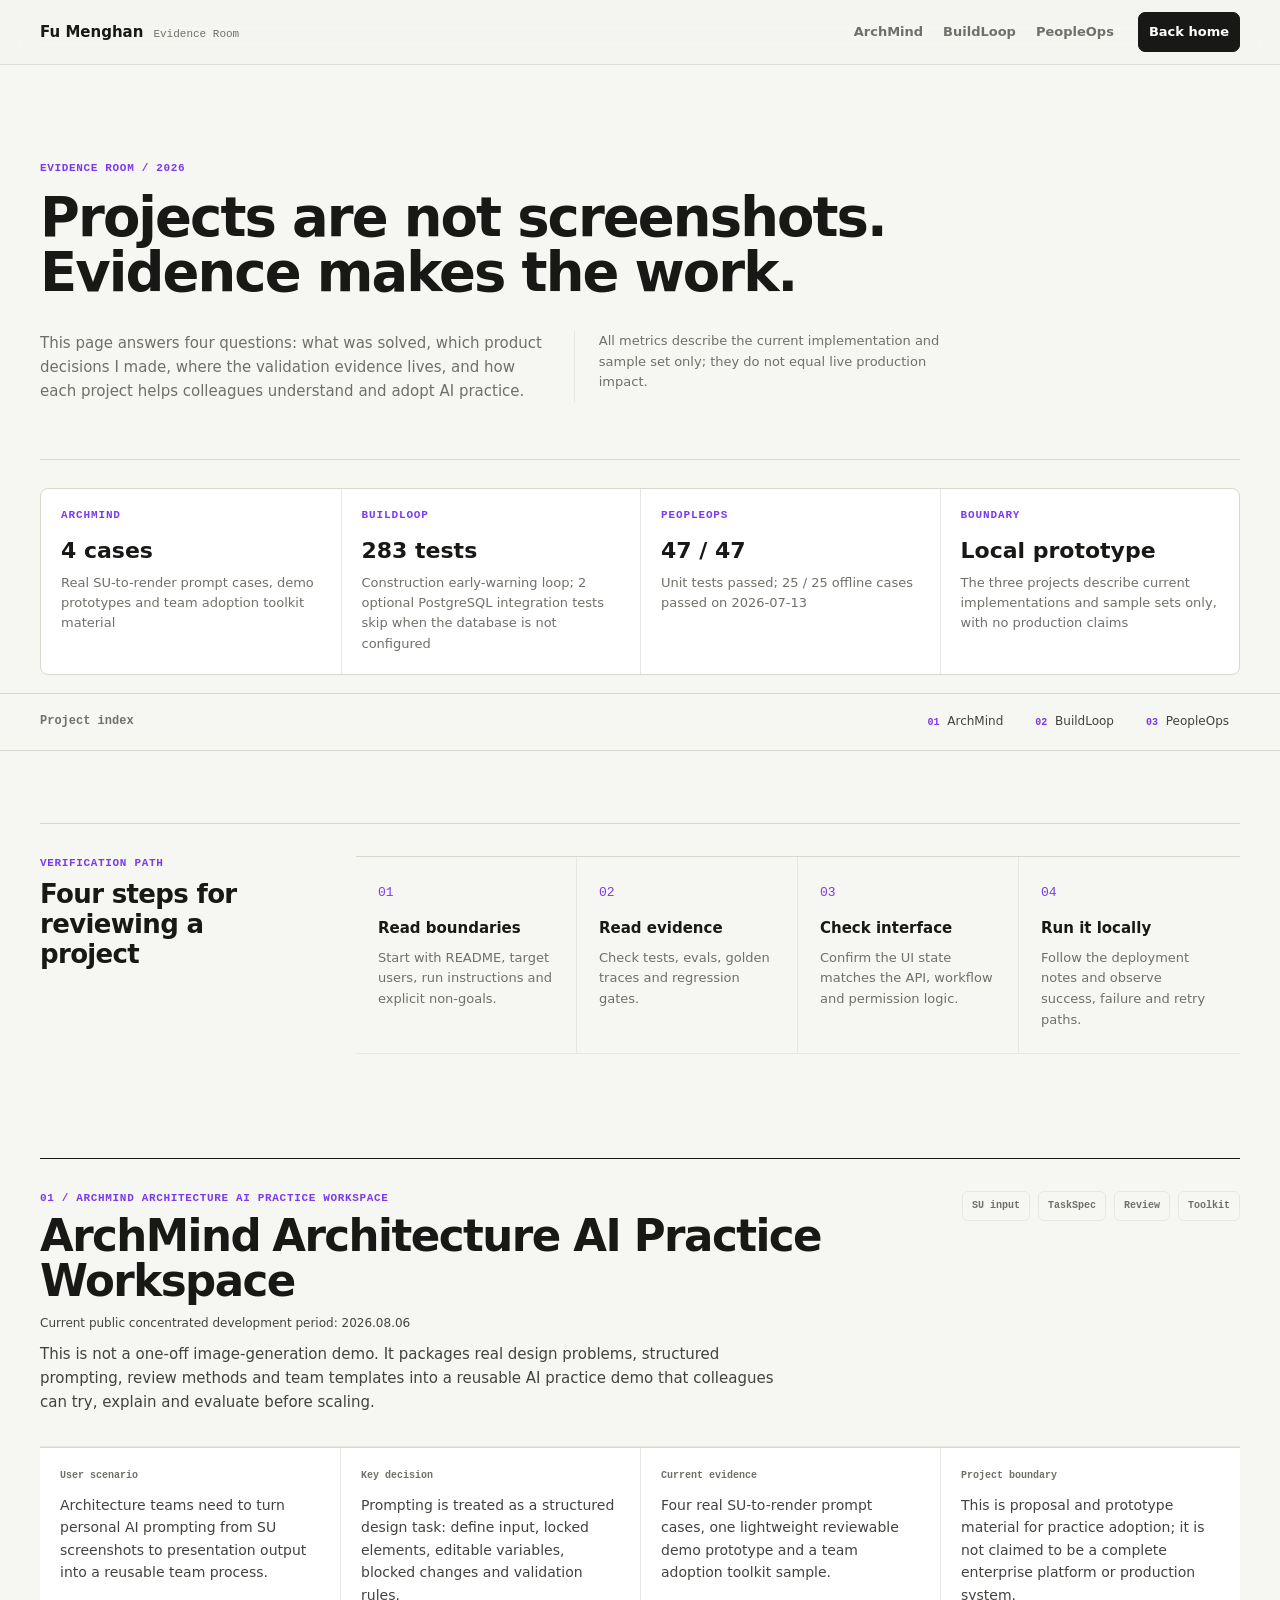
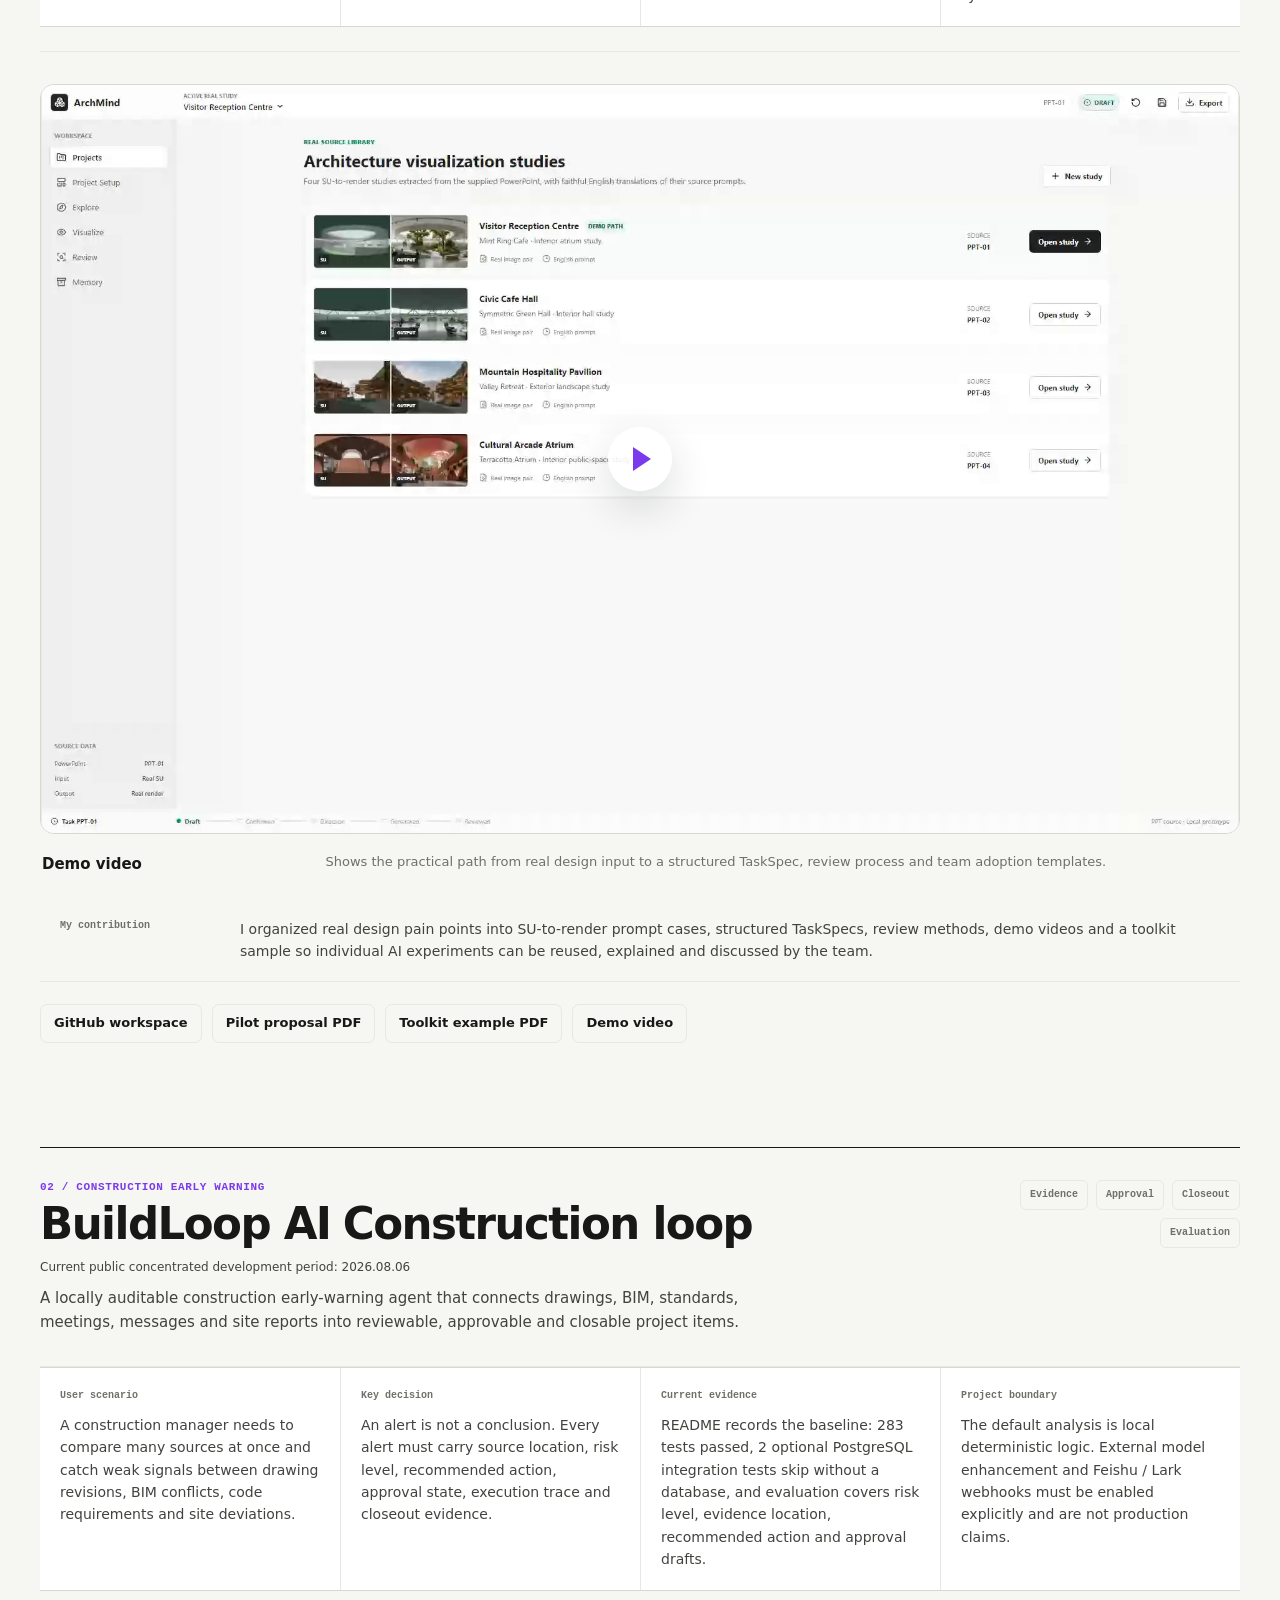
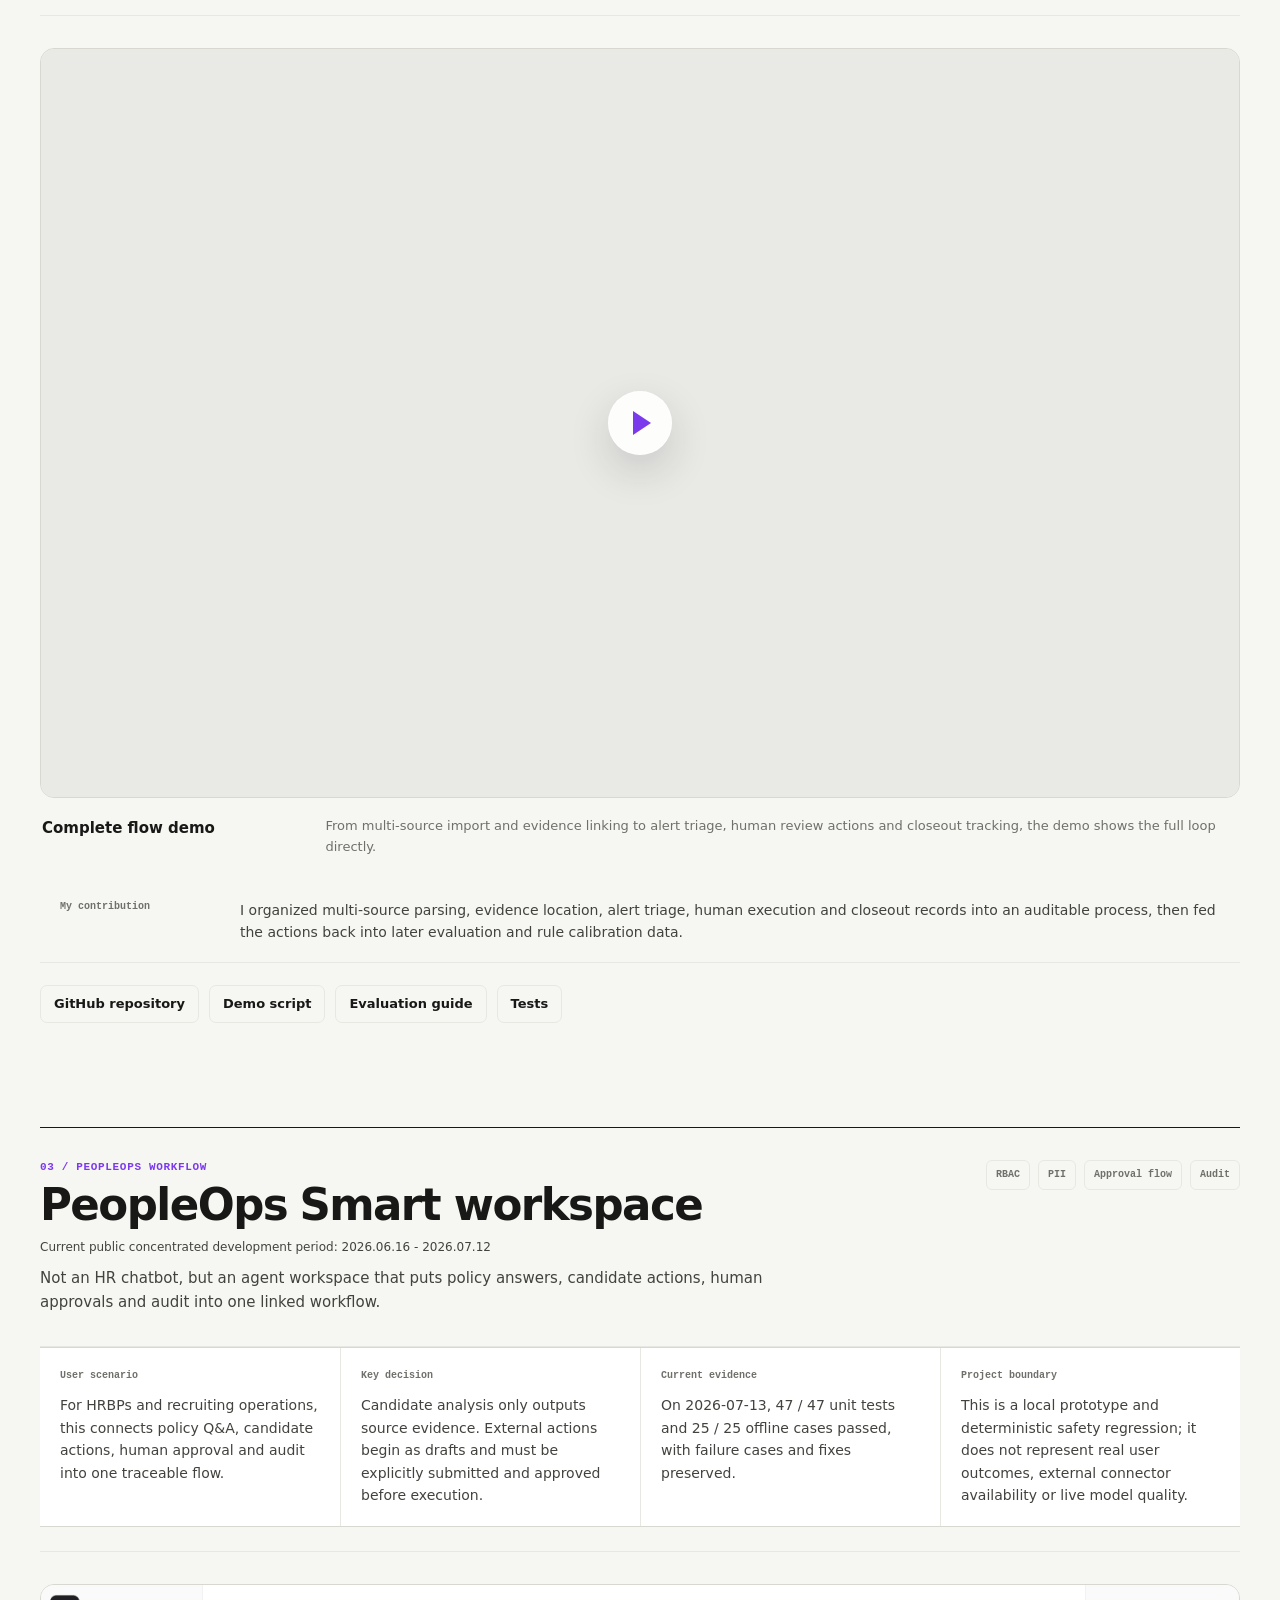
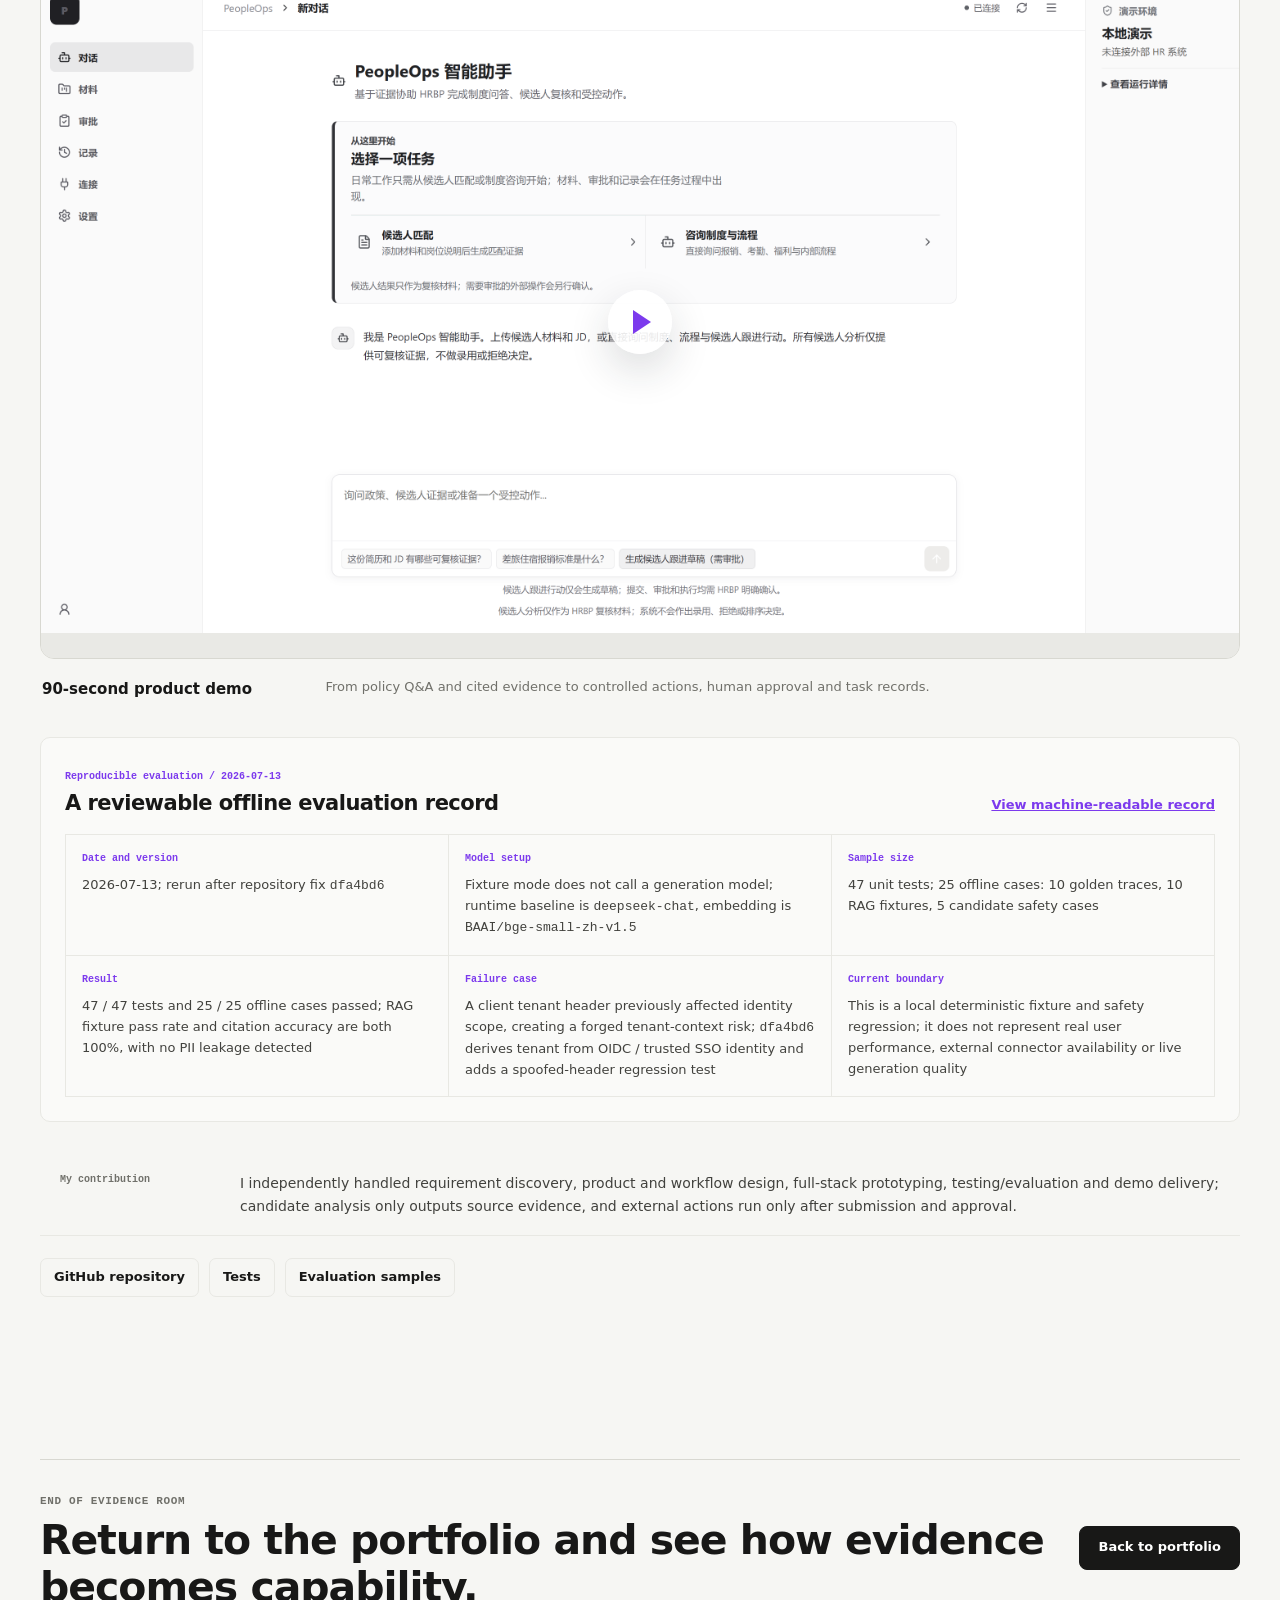
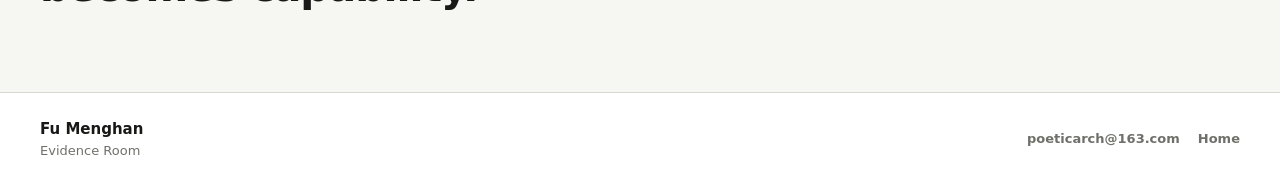
==== commit f869b043: "fix: describe AI projects as demos" ====
--- a/cases/index.html
+++ b/cases/index.html
@@ -39,7 +39,7 @@
       </section>
 
       <section class="case-stats container" aria-label="Project evidence summary">
-        <div><span class="stat-label">ArchMind</span><strong>4 cases</strong><span>Real SU-to-render prompt cases, workflow prototypes and team adoption toolkit material</span></div>
+        <div><span class="stat-label">ArchMind</span><strong>4 cases</strong><span>Real SU-to-render prompt cases, demo prototypes and team adoption toolkit material</span></div>
         <div><span class="stat-label">BuildLoop</span><strong>283 tests</strong><span>Construction early-warning loop; 2 optional PostgreSQL integration tests skip when the database is not configured</span></div>
         <div><span class="stat-label">PeopleOps</span><strong>47 / 47</strong><span>Unit tests passed; 25 / 25 offline cases passed on 2026-07-13</span></div>
         <div><span class="stat-label">Boundary</span><strong>Local prototype</strong><span>The three projects describe current implementations and sample sets only, with no production claims</span></div>
@@ -59,11 +59,11 @@
 
       <section class="case-list container" aria-label="Project cases">
         <article id="ai-practice" class="case-file">
-          <div class="case-file-head"><div><p class="project-kicker">01 / ArchMind Architecture AI Practice Workspace</p><h2 class="case-title-parts"><span>ArchMind</span><span>Architecture AI Practice Workspace</span></h2><p class="project-period">Current public concentrated development period: <time datetime="2026-08-06">2026.08.06</time></p><p>This is not a one-off image-generation demo. It packages real design problems, structured prompting, review methods and team templates into a reusable AI practice pilot that colleagues can try, explain and scale.</p></div><ul class="tag-row"><li>SU input</li><li>TaskSpec</li><li>Review</li><li>Toolkit</li></ul></div>
-          <div class="case-file-grid"><section><span>User scenario</span><p>Architecture teams need to turn personal AI prompting from SU screenshots to presentation output into a reusable team process.</p></section><section><span>Key decision</span><p>Prompting is treated as a structured design task: define input, locked elements, editable variables, blocked changes and validation rules.</p></section><section><span>Current evidence</span><p>Four real SU-to-render prompt cases, one lightweight reviewable workflow prototype and a team adoption toolkit sample.</p></section><section><span>Project boundary</span><p>This is proposal and prototype material for practice adoption; it is not claimed to be a complete enterprise platform or production system.</p></section></div>
-          <figure class="demo-video-block case-demo-video ai-practice-video"><div class="demo-video-frame" data-state="paused"><video data-project="ai-practice-case" playsinline preload="metadata" poster="../assets/ai-practice-demo-first-frame.png" aria-label="ArchMind workflow demo"><source src="../AI%20Practice%20Consultant/ArchMind-English-Workflow-Demo-1920x1200.mp4" type="video/mp4" />Your browser does not support video playback. <a href="../AI%20Practice%20Consultant/ArchMind-English-Workflow-Demo-1920x1200.mp4">Open the ArchMind workflow demo video</a>.</video><button class="demo-video-toggle" type="button" aria-label="Play ArchMind workflow demo"><span>Play</span></button></div><figcaption><strong>Workflow demo</strong><span>Shows the practical path from real design input to a structured TaskSpec, review process and team adoption templates.</span></figcaption></figure>
-          <div class="case-decision"><span>My contribution</span><p>I organized real design pain points into SU-to-render prompt cases, structured TaskSpecs, review methods, workflow demos and a pilot toolkit so individual AI experiments can be reused, explained and promoted by the team.</p></div>
-          <div class="case-links"><a href="https://github.com/dafu110/Architecture-AI-Practice-Workspace" target="_blank" rel="noreferrer">GitHub workspace</a><a href="../AI%20Practice%20Consultant/AI_Practice_Portfolio_English_Architecture_AI_Pilot.pdf" target="_blank" rel="noreferrer">Pilot proposal PDF</a><a href="../AI%20Practice%20Consultant/Pilot_Toolkit_Example_English.pdf" target="_blank" rel="noreferrer">Toolkit example PDF</a><a href="../AI%20Practice%20Consultant/ArchMind-English-Workflow-Demo-1920x1200.mp4" target="_blank" rel="noreferrer">Workflow demo video</a></div>
+          <div class="case-file-head"><div><p class="project-kicker">01 / ArchMind Architecture AI Practice Workspace</p><h2 class="case-title-parts"><span>ArchMind</span><span>Architecture AI Practice Workspace</span></h2><p class="project-period">Current public concentrated development period: <time datetime="2026-08-06">2026.08.06</time></p><p>This is not a one-off image-generation demo. It packages real design problems, structured prompting, review methods and team templates into a reusable AI practice demo that colleagues can try, explain and evaluate before scaling.</p></div><ul class="tag-row"><li>SU input</li><li>TaskSpec</li><li>Review</li><li>Toolkit</li></ul></div>
+          <div class="case-file-grid"><section><span>User scenario</span><p>Architecture teams need to turn personal AI prompting from SU screenshots to presentation output into a reusable team process.</p></section><section><span>Key decision</span><p>Prompting is treated as a structured design task: define input, locked elements, editable variables, blocked changes and validation rules.</p></section><section><span>Current evidence</span><p>Four real SU-to-render prompt cases, one lightweight reviewable demo prototype and a team adoption toolkit sample.</p></section><section><span>Project boundary</span><p>This is proposal and prototype material for practice adoption; it is not claimed to be a complete enterprise platform or production system.</p></section></div>
+          <figure class="demo-video-block case-demo-video ai-practice-video"><div class="demo-video-frame" data-state="paused"><video data-project="ai-practice-case" playsinline preload="metadata" poster="../assets/ai-practice-demo-first-frame.png" aria-label="ArchMind demo video"><source src="../AI%20Practice%20Consultant/ArchMind-English-Workflow-Demo-1920x1200.mp4" type="video/mp4" />Your browser does not support video playback. <a href="../AI%20Practice%20Consultant/ArchMind-English-Workflow-Demo-1920x1200.mp4">Open the ArchMind demo video</a>.</video><button class="demo-video-toggle" type="button" aria-label="Play ArchMind demo video"><span>Play</span></button></div><figcaption><strong>Demo video</strong><span>Shows the practical path from real design input to a structured TaskSpec, review process and team adoption templates.</span></figcaption></figure>
+          <div class="case-decision"><span>My contribution</span><p>I organized real design pain points into SU-to-render prompt cases, structured TaskSpecs, review methods, demo videos and a toolkit sample so individual AI experiments can be reused, explained and discussed by the team.</p></div>
+          <div class="case-links"><a href="https://github.com/dafu110/Architecture-AI-Practice-Workspace" target="_blank" rel="noreferrer">GitHub workspace</a><a href="../AI%20Practice%20Consultant/AI_Practice_Portfolio_English_Architecture_AI_Pilot.pdf" target="_blank" rel="noreferrer">Pilot proposal PDF</a><a href="../AI%20Practice%20Consultant/Pilot_Toolkit_Example_English.pdf" target="_blank" rel="noreferrer">Toolkit example PDF</a><a href="../AI%20Practice%20Consultant/ArchMind-English-Workflow-Demo-1920x1200.mp4" target="_blank" rel="noreferrer">Demo video</a></div>
         </article>
 
         <article id="buildloop" class="case-file">
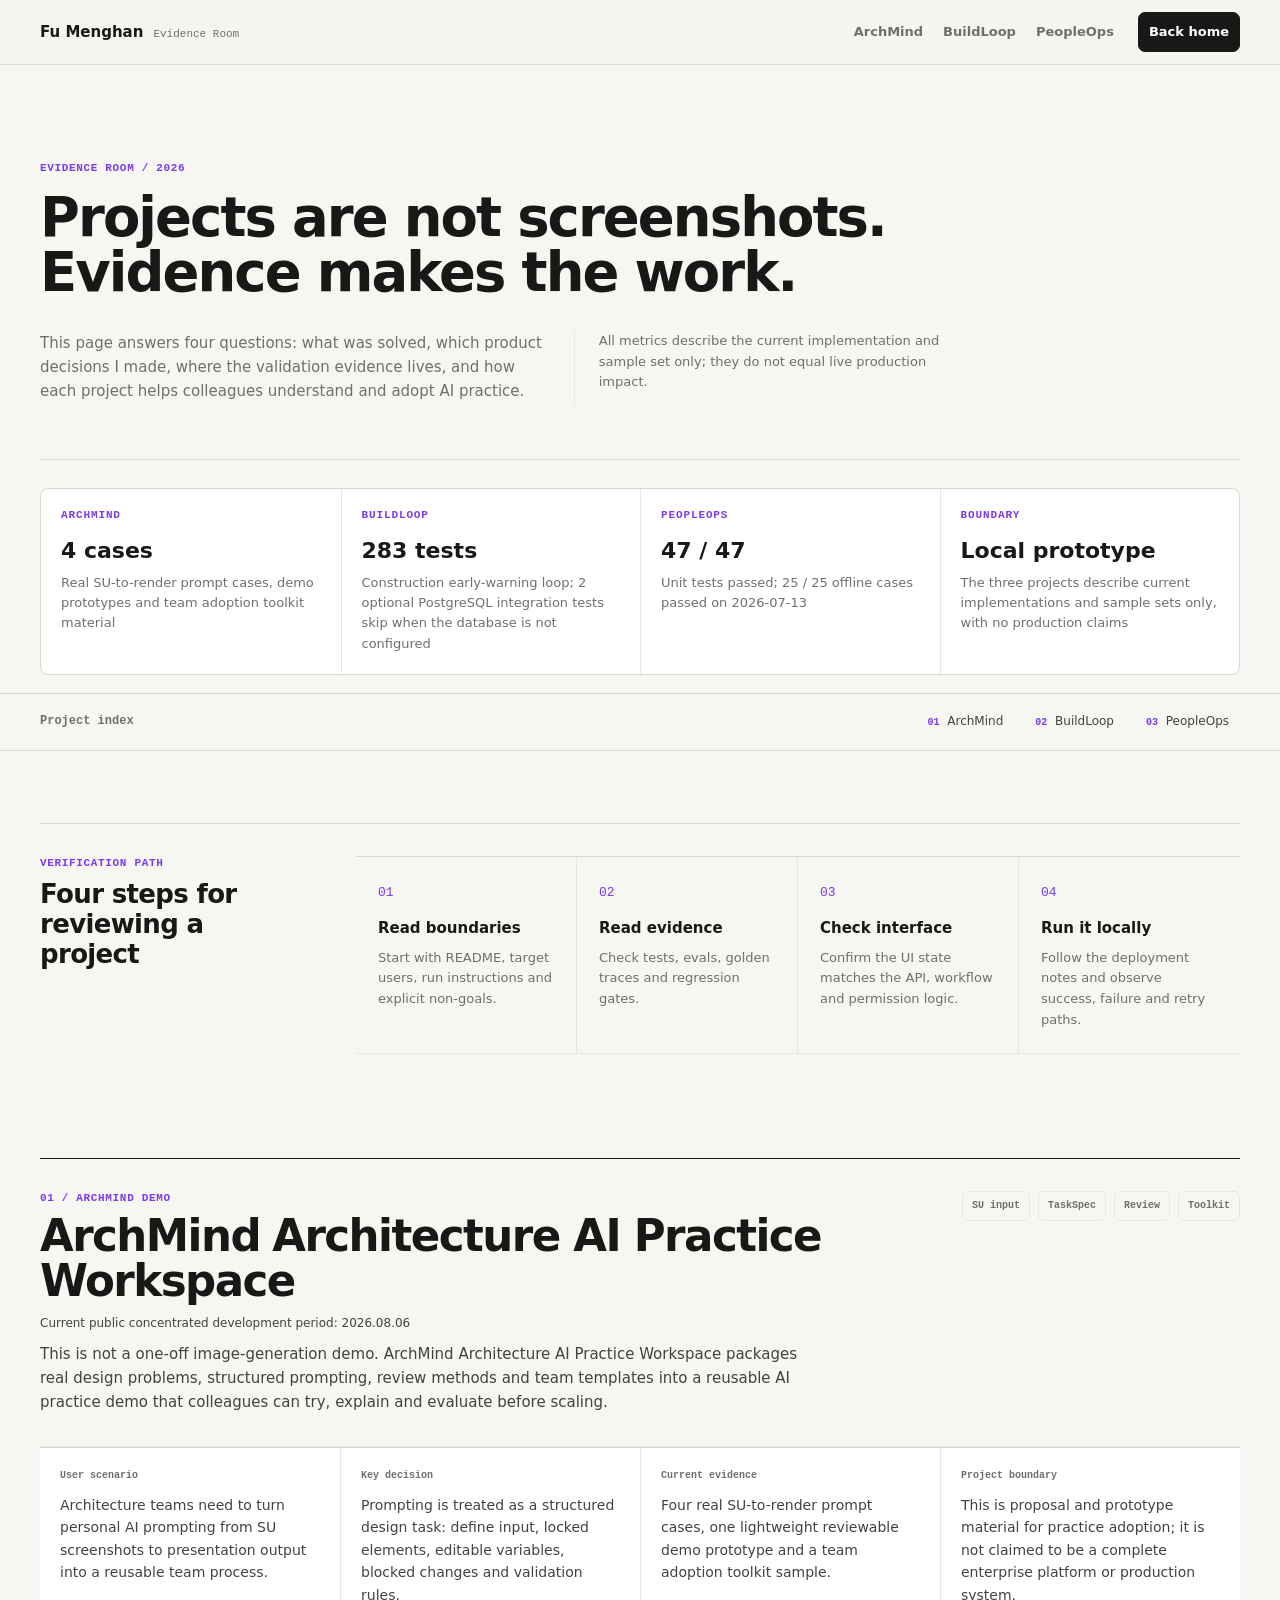
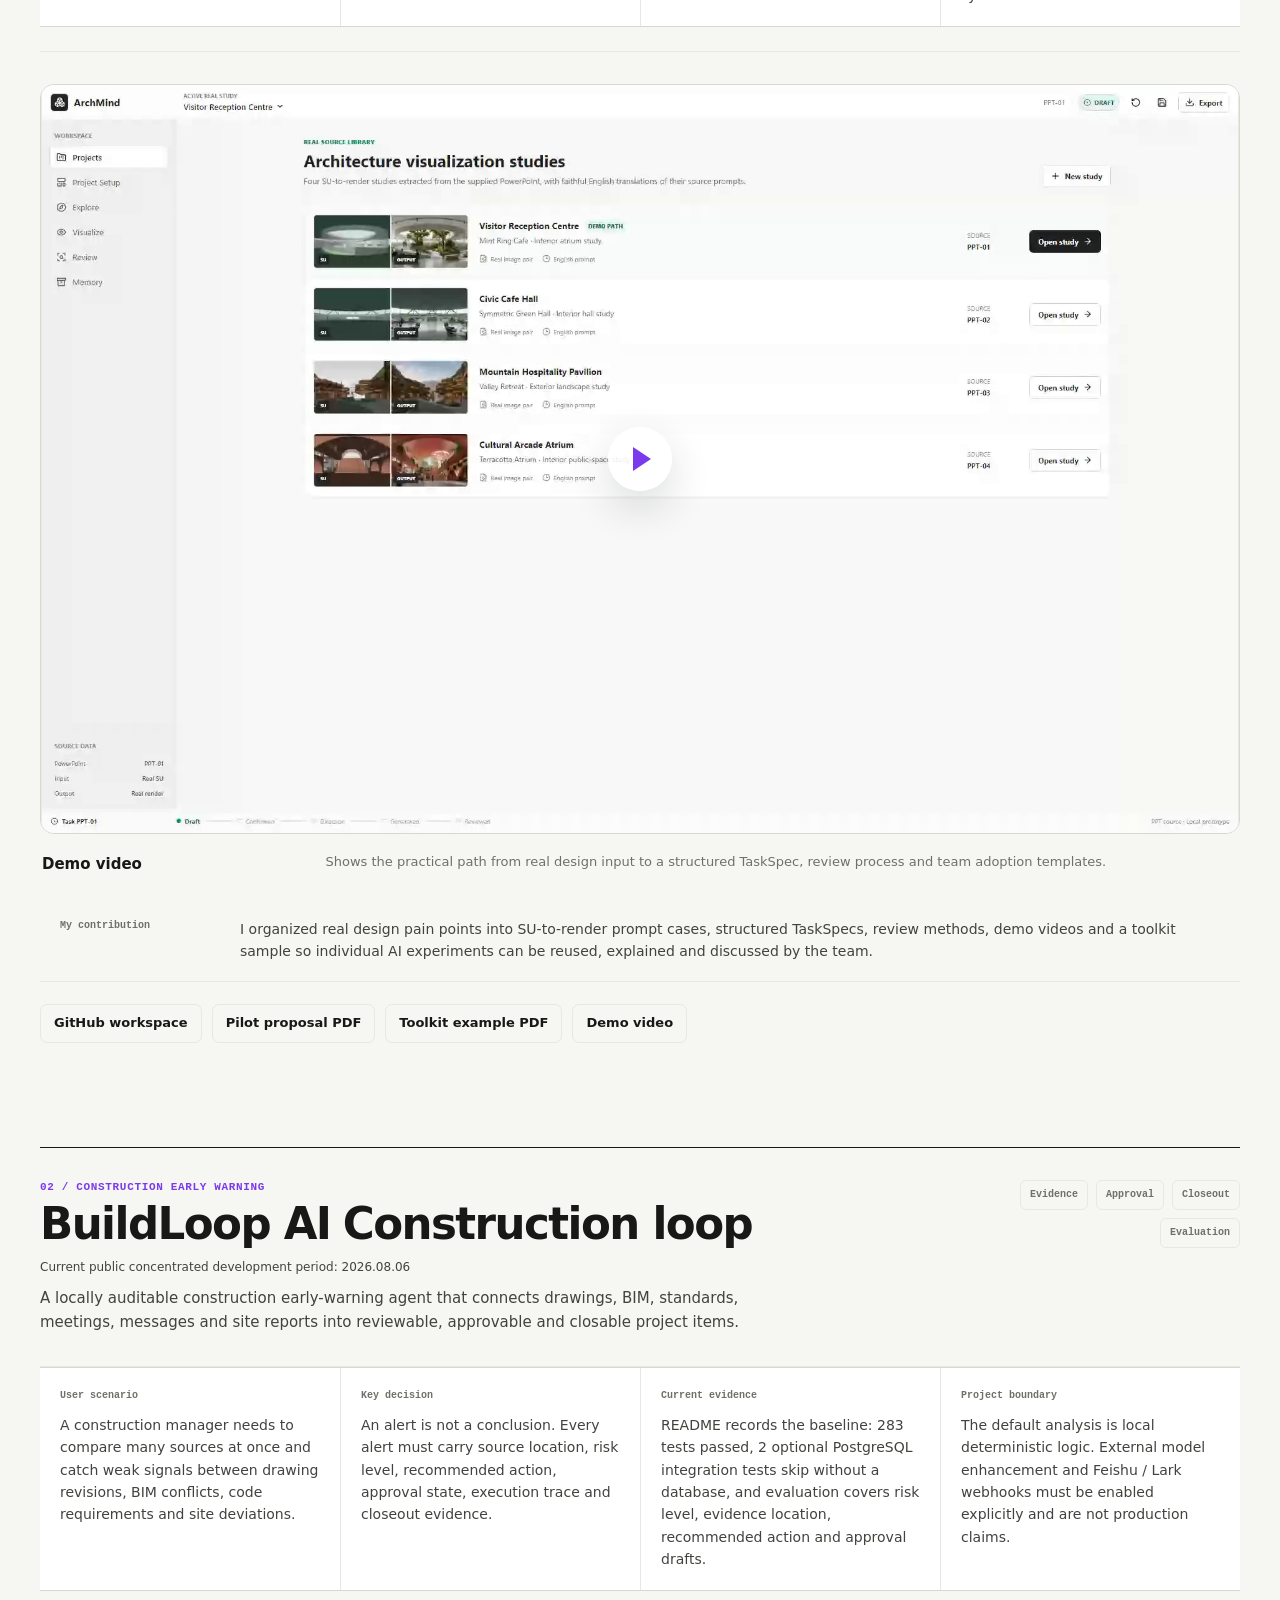
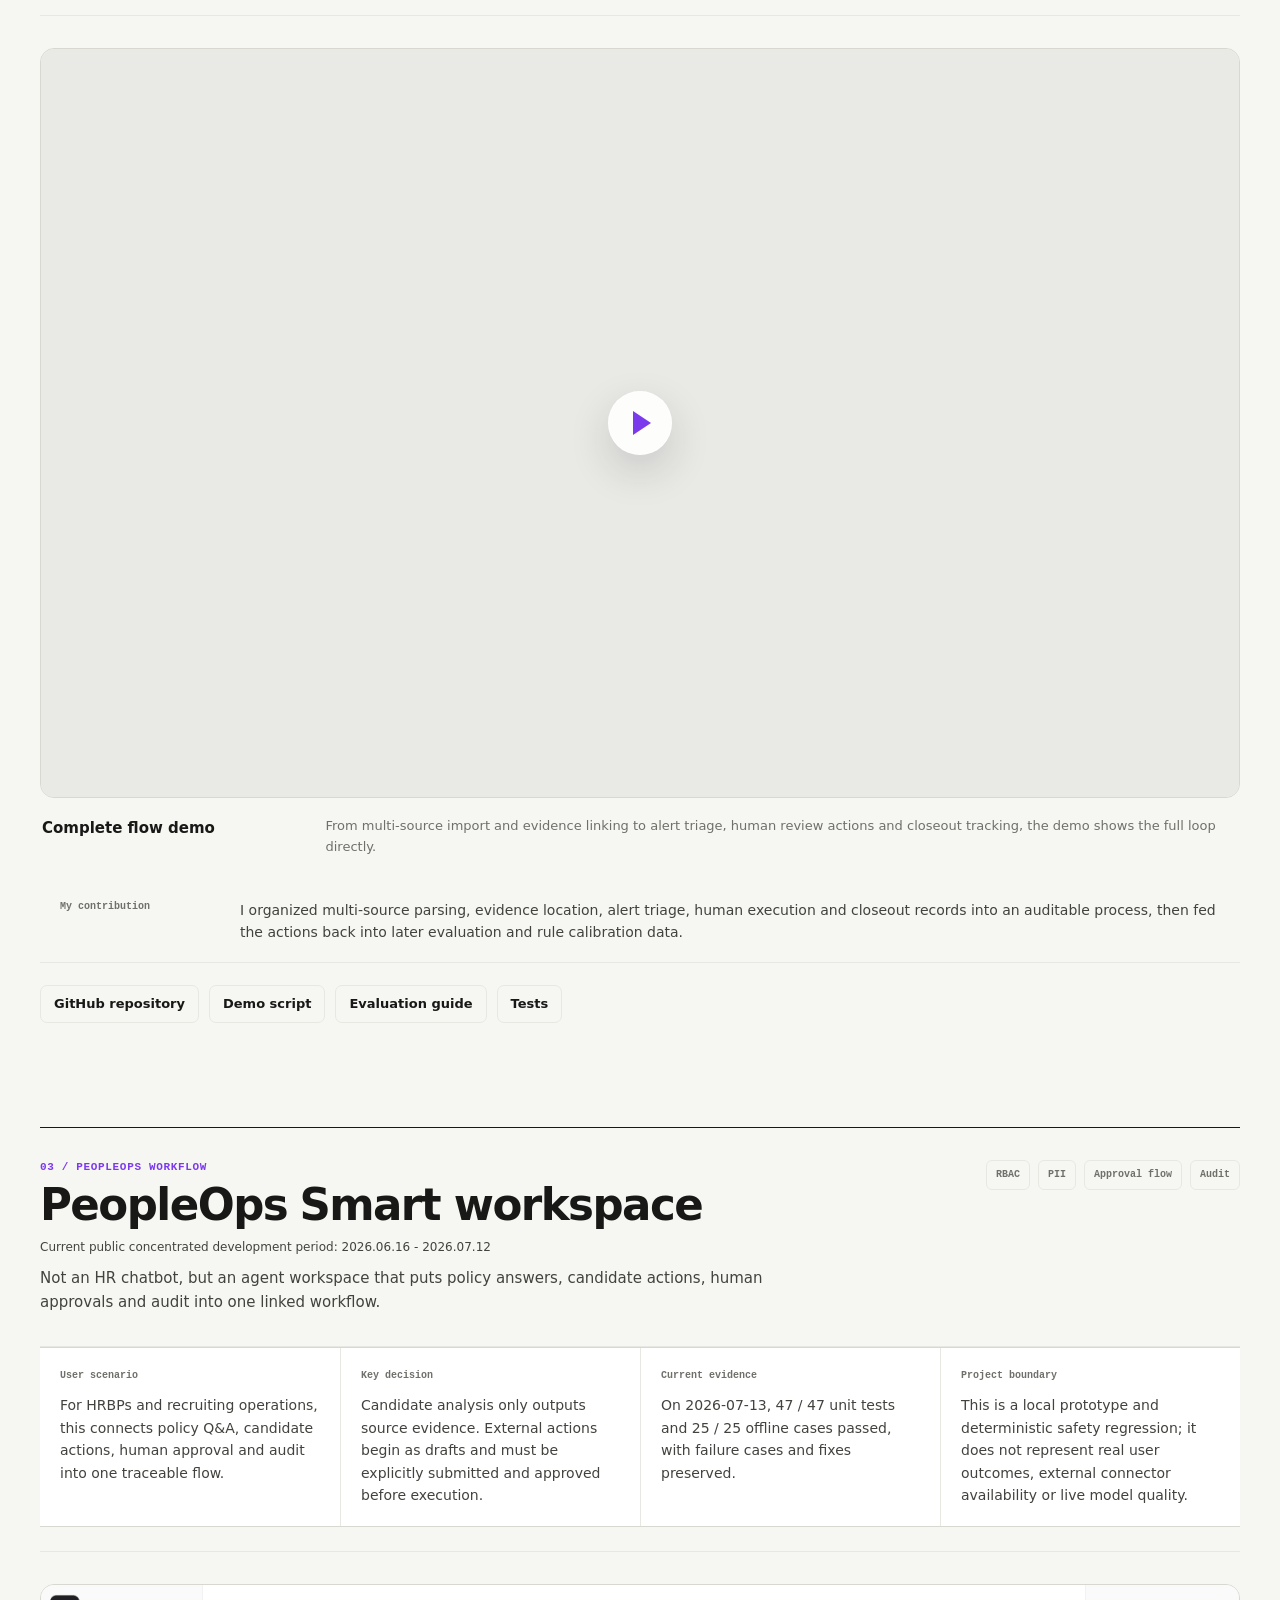
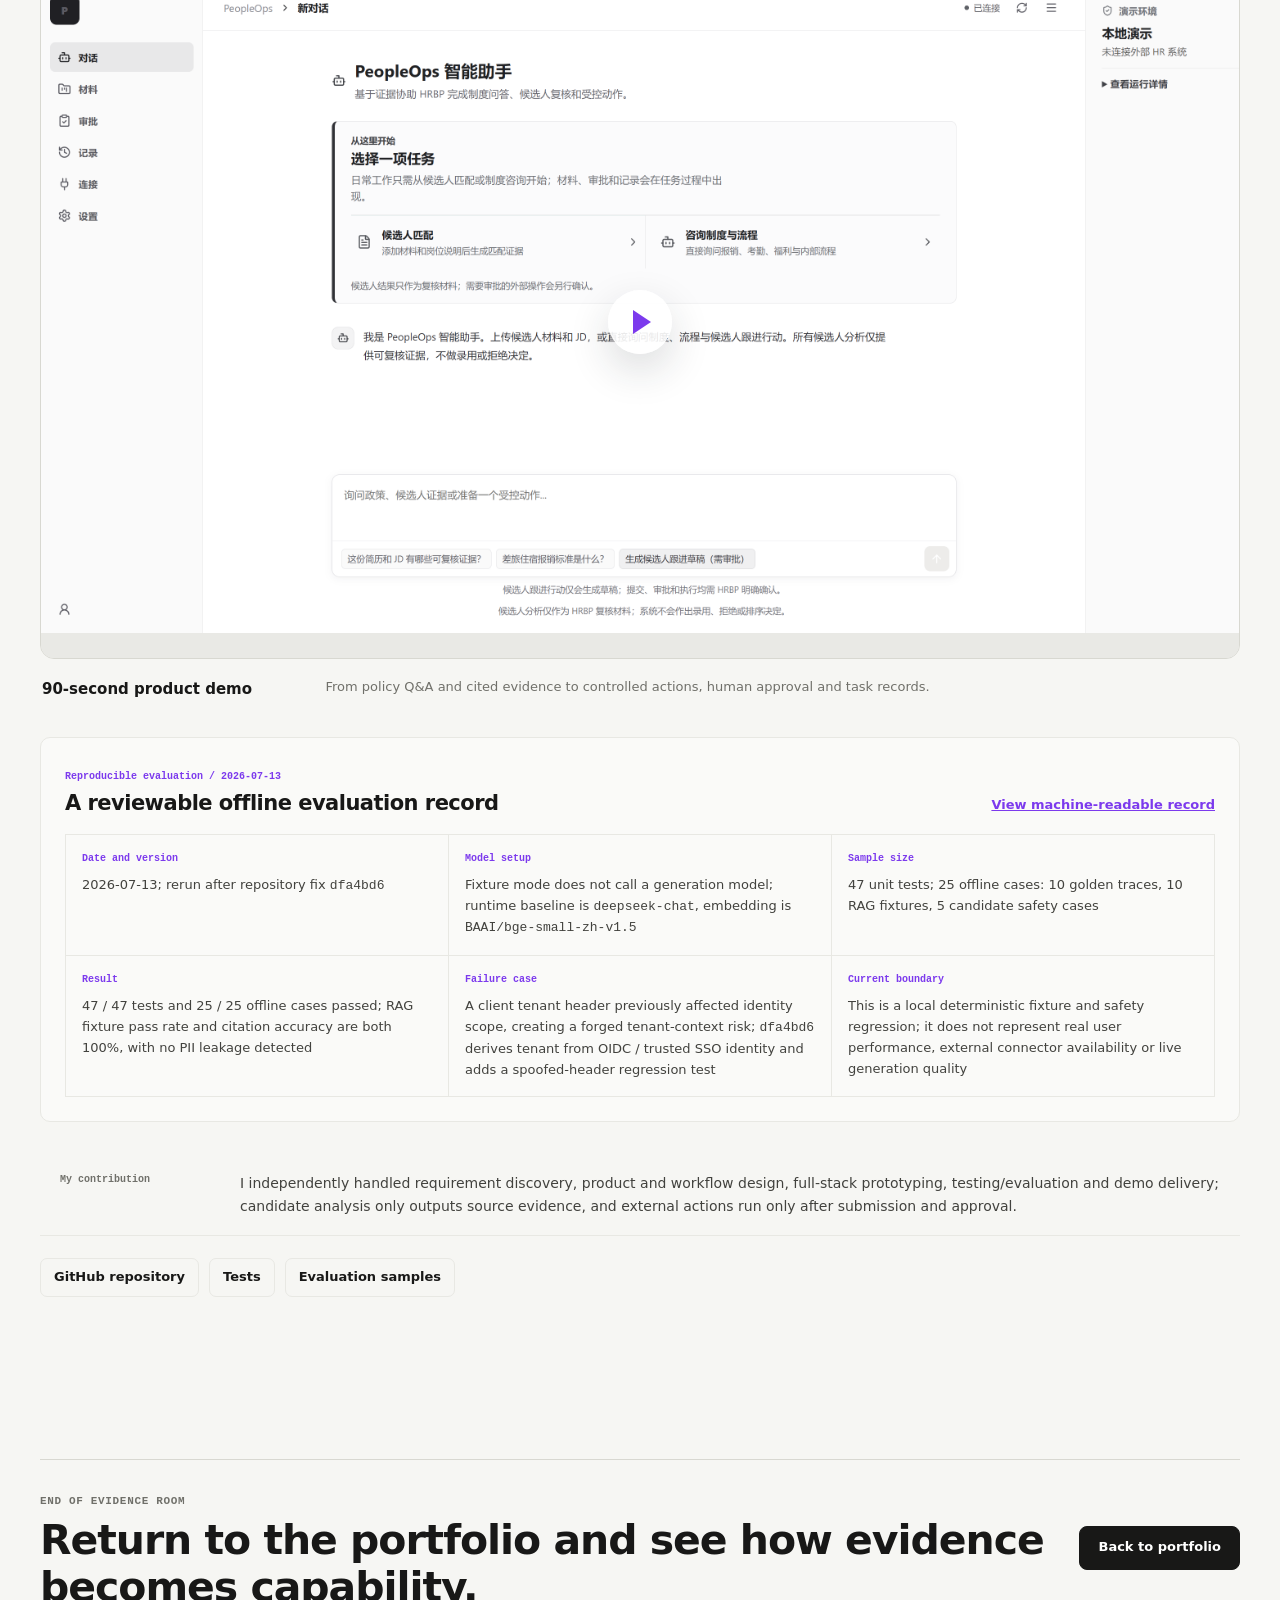
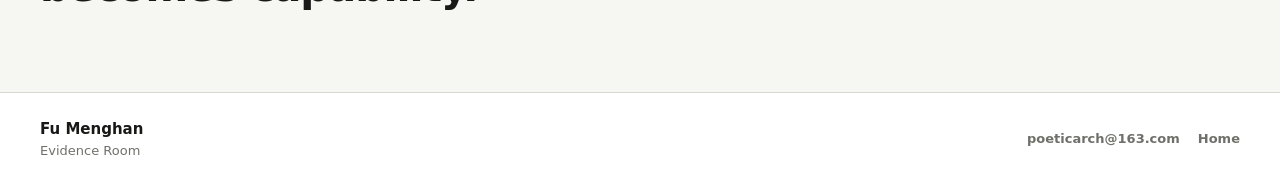
==== commit 05309309: "fix: shorten ArchMind project display name" ====
--- a/cases/index.html
+++ b/cases/index.html
@@ -59,7 +59,7 @@
 
       <section class="case-list container" aria-label="Project cases">
         <article id="ai-practice" class="case-file">
-          <div class="case-file-head"><div><p class="project-kicker">01 / ArchMind Architecture AI Practice Workspace</p><h2 class="case-title-parts"><span>ArchMind</span><span>Architecture AI Practice Workspace</span></h2><p class="project-period">Current public concentrated development period: <time datetime="2026-08-06">2026.08.06</time></p><p>This is not a one-off image-generation demo. It packages real design problems, structured prompting, review methods and team templates into a reusable AI practice demo that colleagues can try, explain and evaluate before scaling.</p></div><ul class="tag-row"><li>SU input</li><li>TaskSpec</li><li>Review</li><li>Toolkit</li></ul></div>
+          <div class="case-file-head"><div><p class="project-kicker">01 / ArchMind demo</p><h2 class="case-title-parts"><span>ArchMind</span><span>Architecture AI Practice Workspace</span></h2><p class="project-period">Current public concentrated development period: <time datetime="2026-08-06">2026.08.06</time></p><p>This is not a one-off image-generation demo. ArchMind Architecture AI Practice Workspace packages real design problems, structured prompting, review methods and team templates into a reusable AI practice demo that colleagues can try, explain and evaluate before scaling.</p></div><ul class="tag-row"><li>SU input</li><li>TaskSpec</li><li>Review</li><li>Toolkit</li></ul></div>
           <div class="case-file-grid"><section><span>User scenario</span><p>Architecture teams need to turn personal AI prompting from SU screenshots to presentation output into a reusable team process.</p></section><section><span>Key decision</span><p>Prompting is treated as a structured design task: define input, locked elements, editable variables, blocked changes and validation rules.</p></section><section><span>Current evidence</span><p>Four real SU-to-render prompt cases, one lightweight reviewable demo prototype and a team adoption toolkit sample.</p></section><section><span>Project boundary</span><p>This is proposal and prototype material for practice adoption; it is not claimed to be a complete enterprise platform or production system.</p></section></div>
           <figure class="demo-video-block case-demo-video ai-practice-video"><div class="demo-video-frame" data-state="paused"><video data-project="ai-practice-case" playsinline preload="metadata" poster="../assets/ai-practice-demo-first-frame.png" aria-label="ArchMind demo video"><source src="../AI%20Practice%20Consultant/ArchMind-English-Workflow-Demo-1920x1200.mp4" type="video/mp4" />Your browser does not support video playback. <a href="../AI%20Practice%20Consultant/ArchMind-English-Workflow-Demo-1920x1200.mp4">Open the ArchMind demo video</a>.</video><button class="demo-video-toggle" type="button" aria-label="Play ArchMind demo video"><span>Play</span></button></div><figcaption><strong>Demo video</strong><span>Shows the practical path from real design input to a structured TaskSpec, review process and team adoption templates.</span></figcaption></figure>
           <div class="case-decision"><span>My contribution</span><p>I organized real design pain points into SU-to-render prompt cases, structured TaskSpecs, review methods, demo videos and a toolkit sample so individual AI experiments can be reused, explained and discussed by the team.</p></div>
